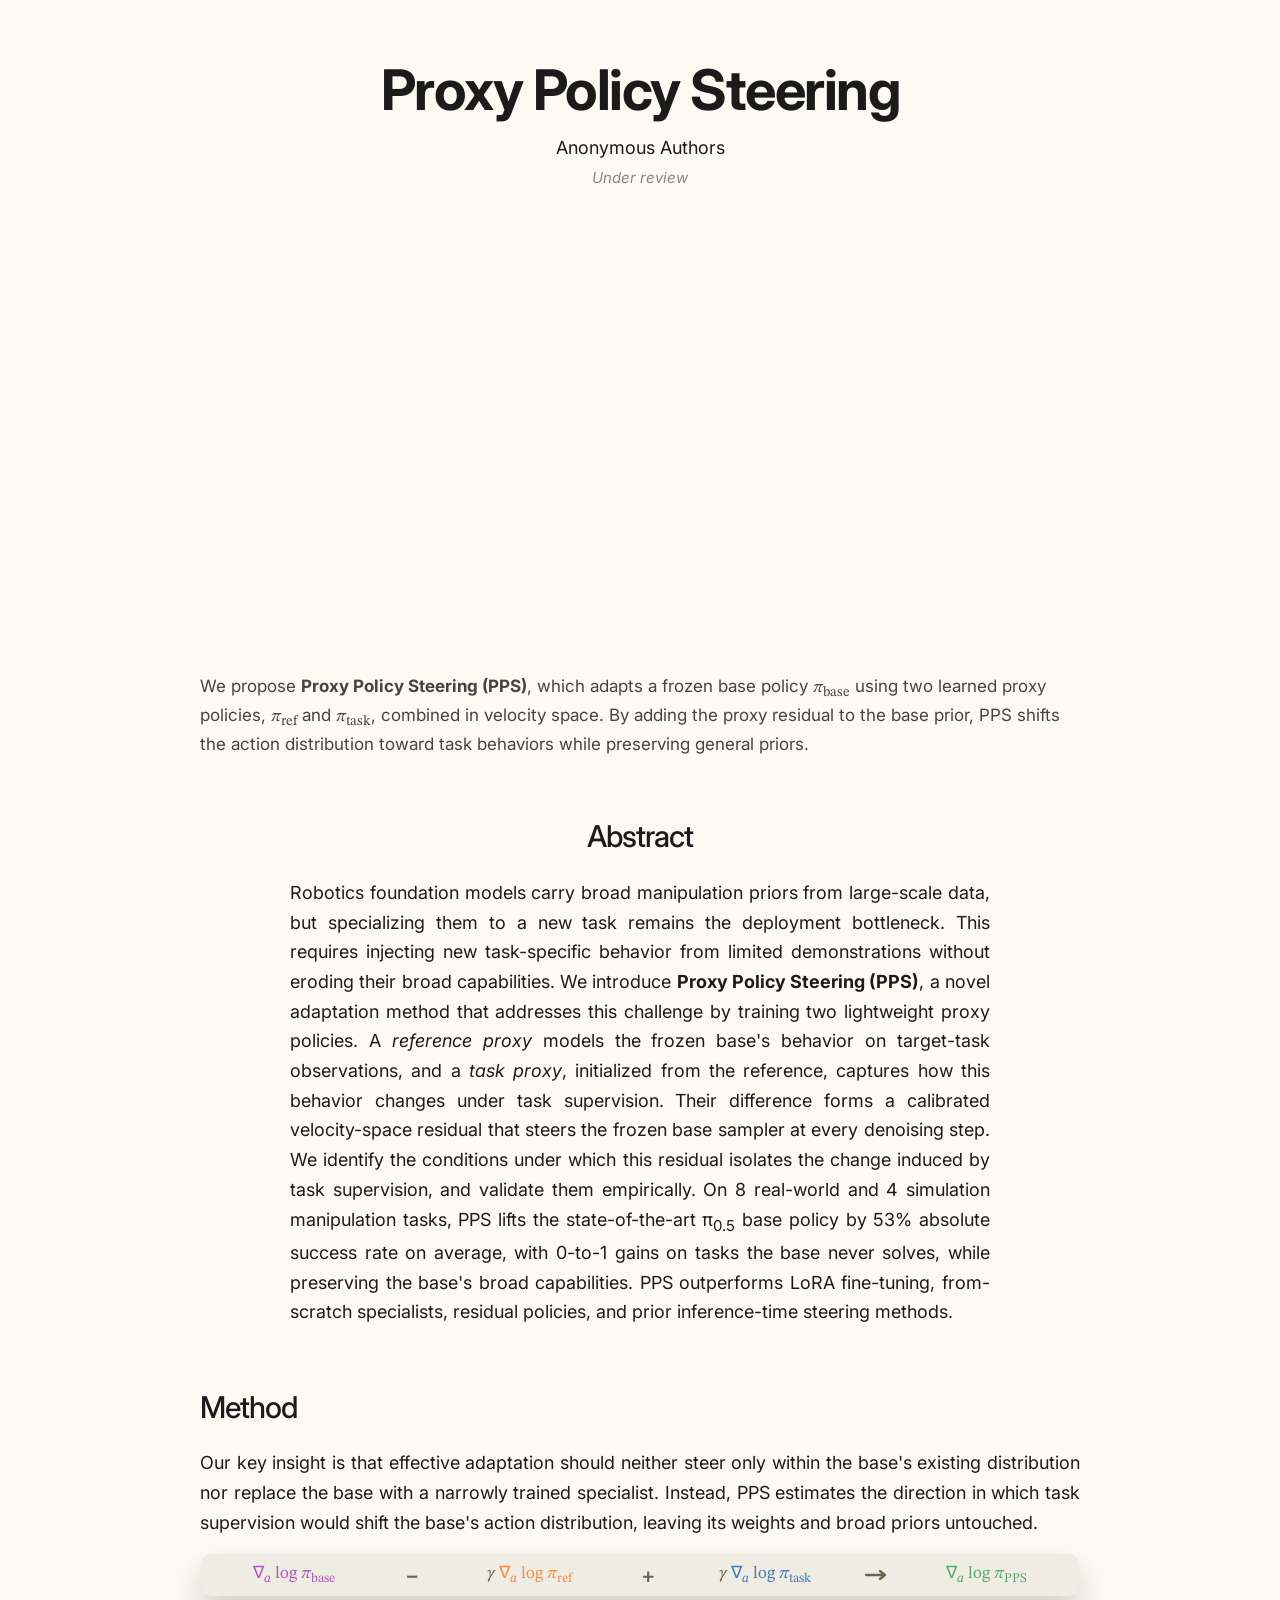
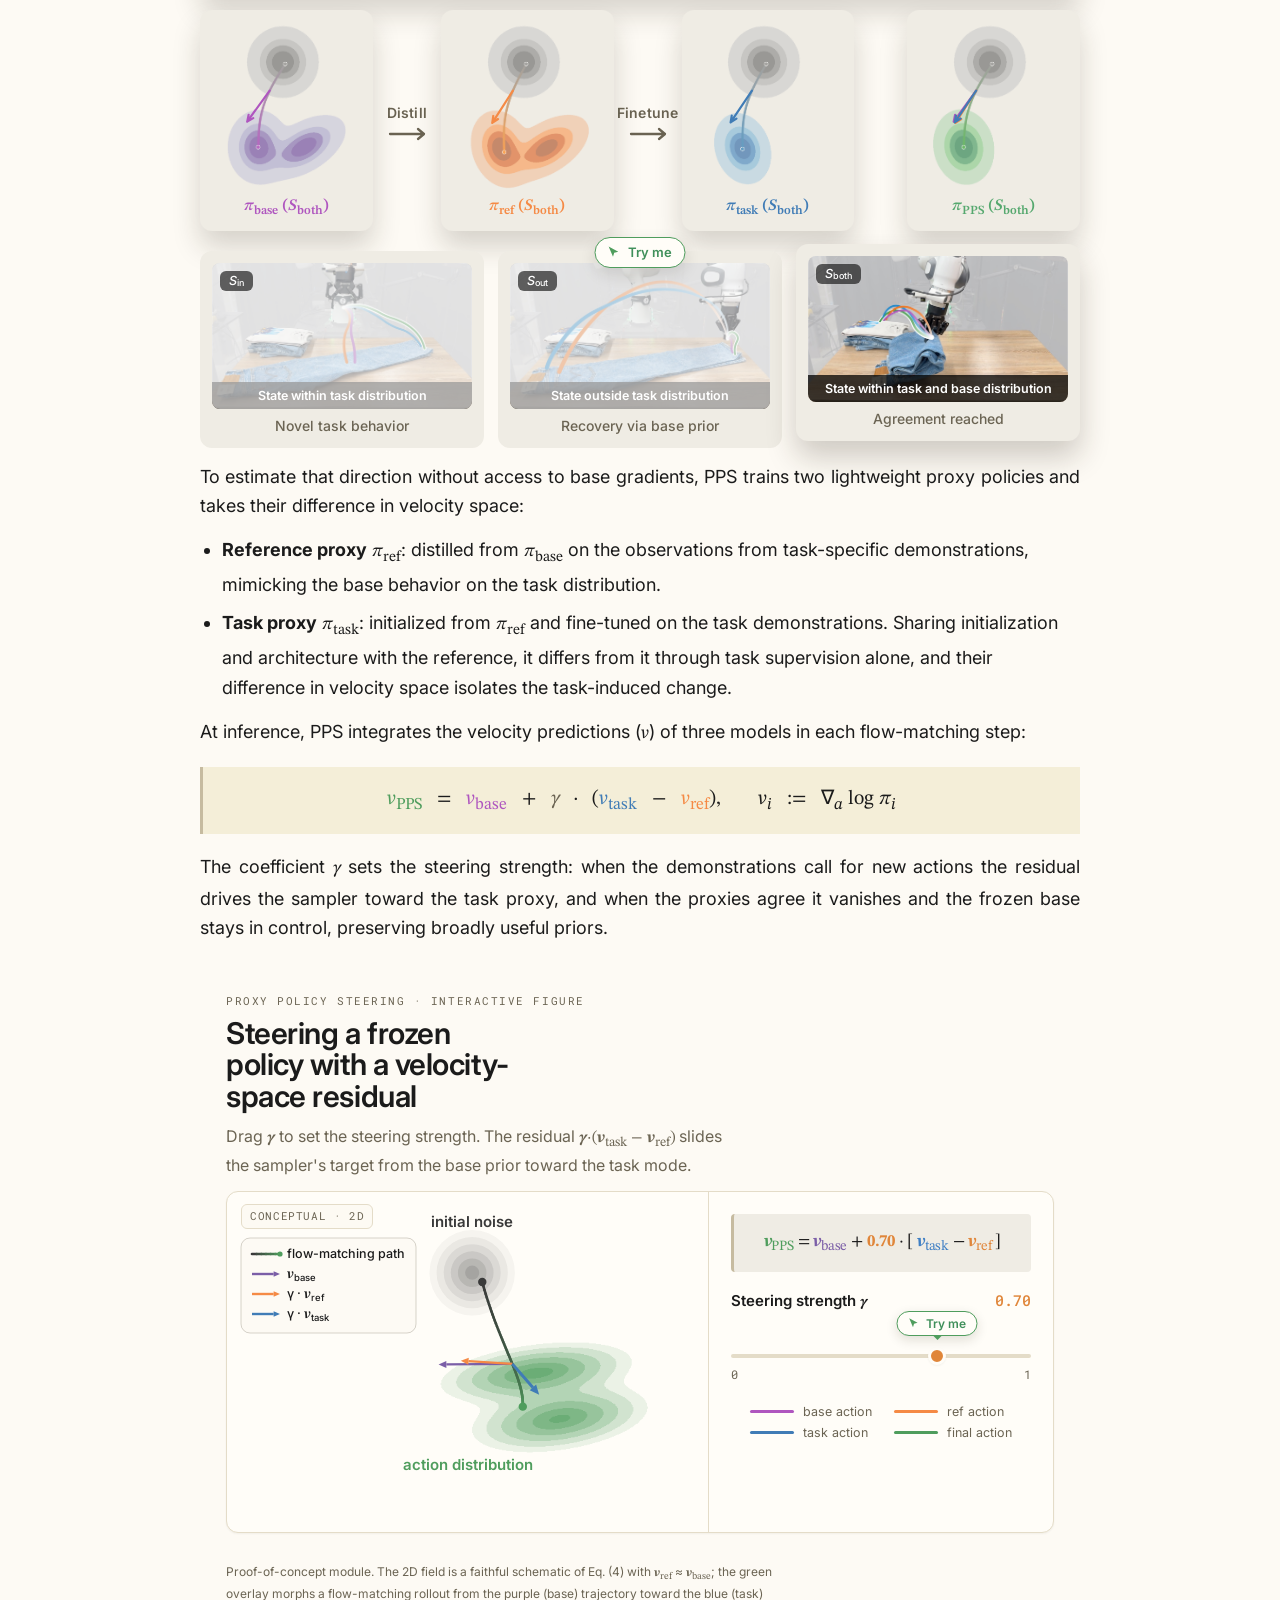
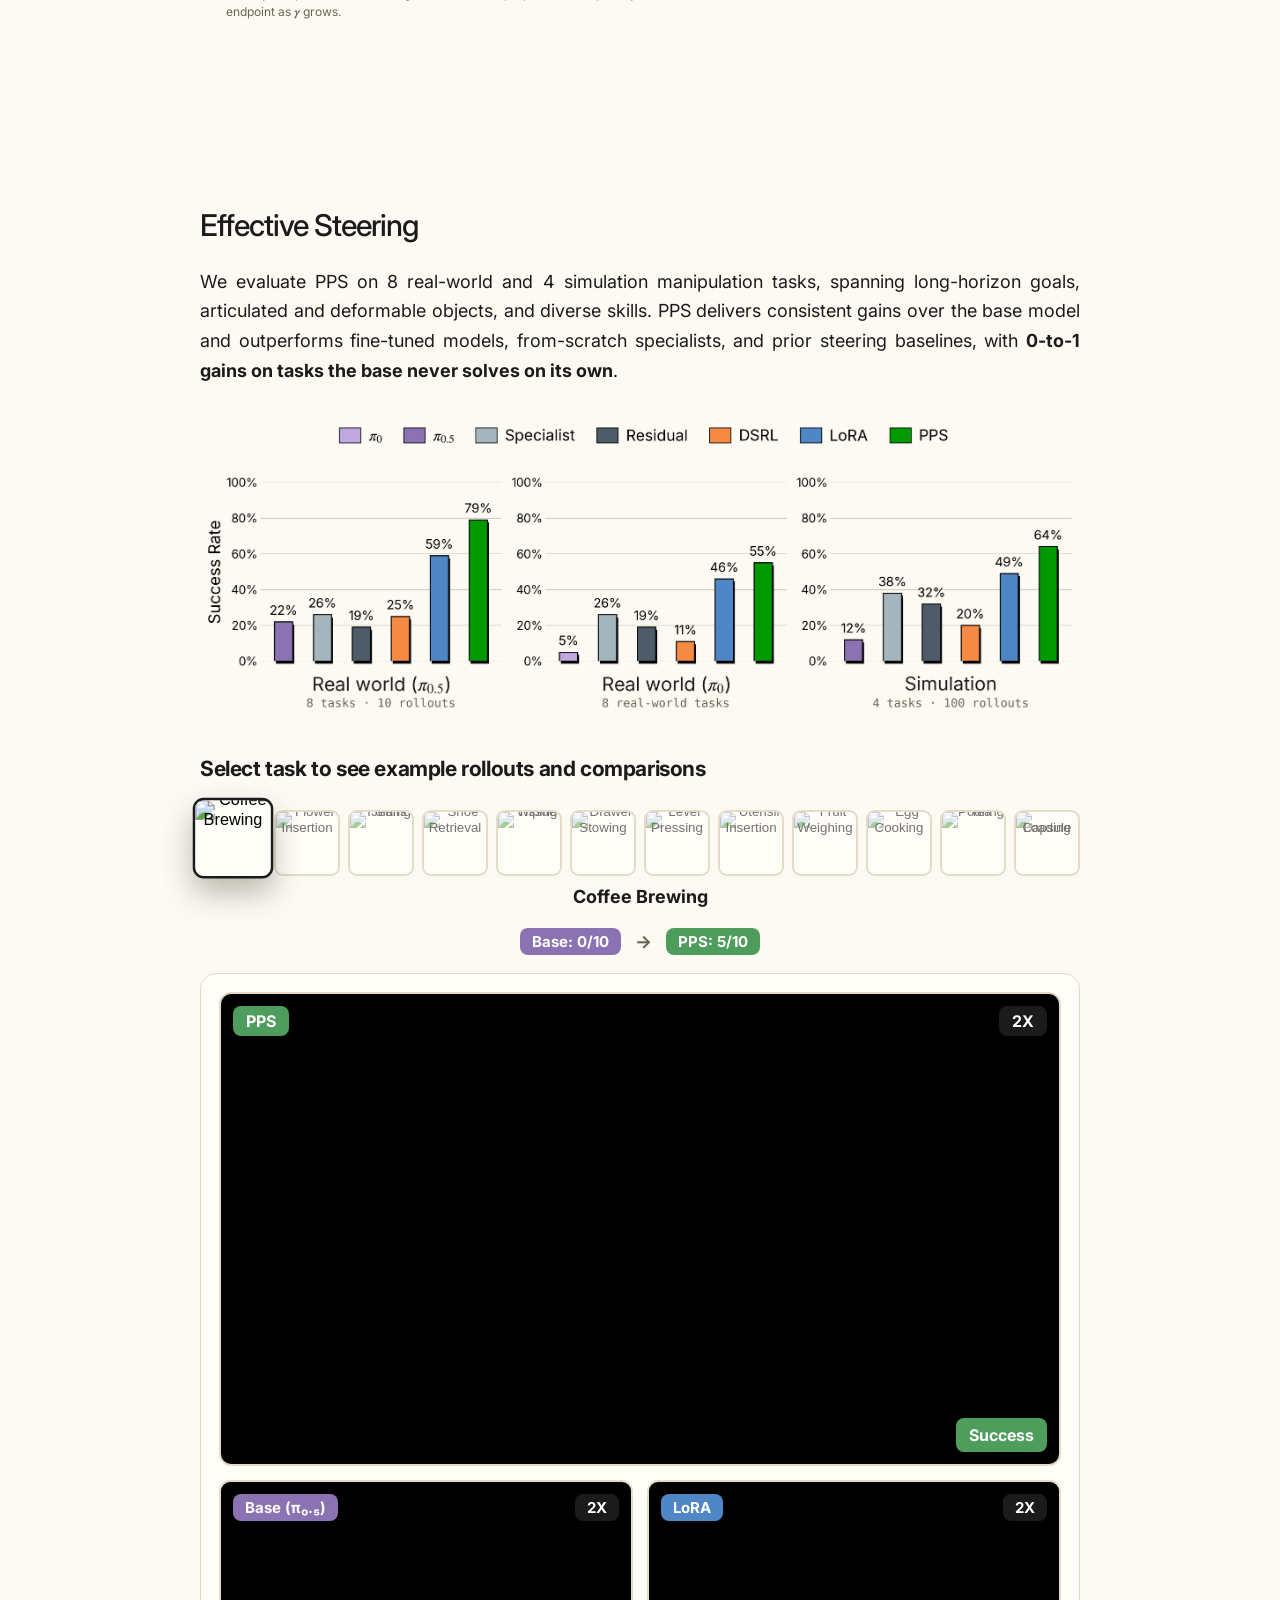
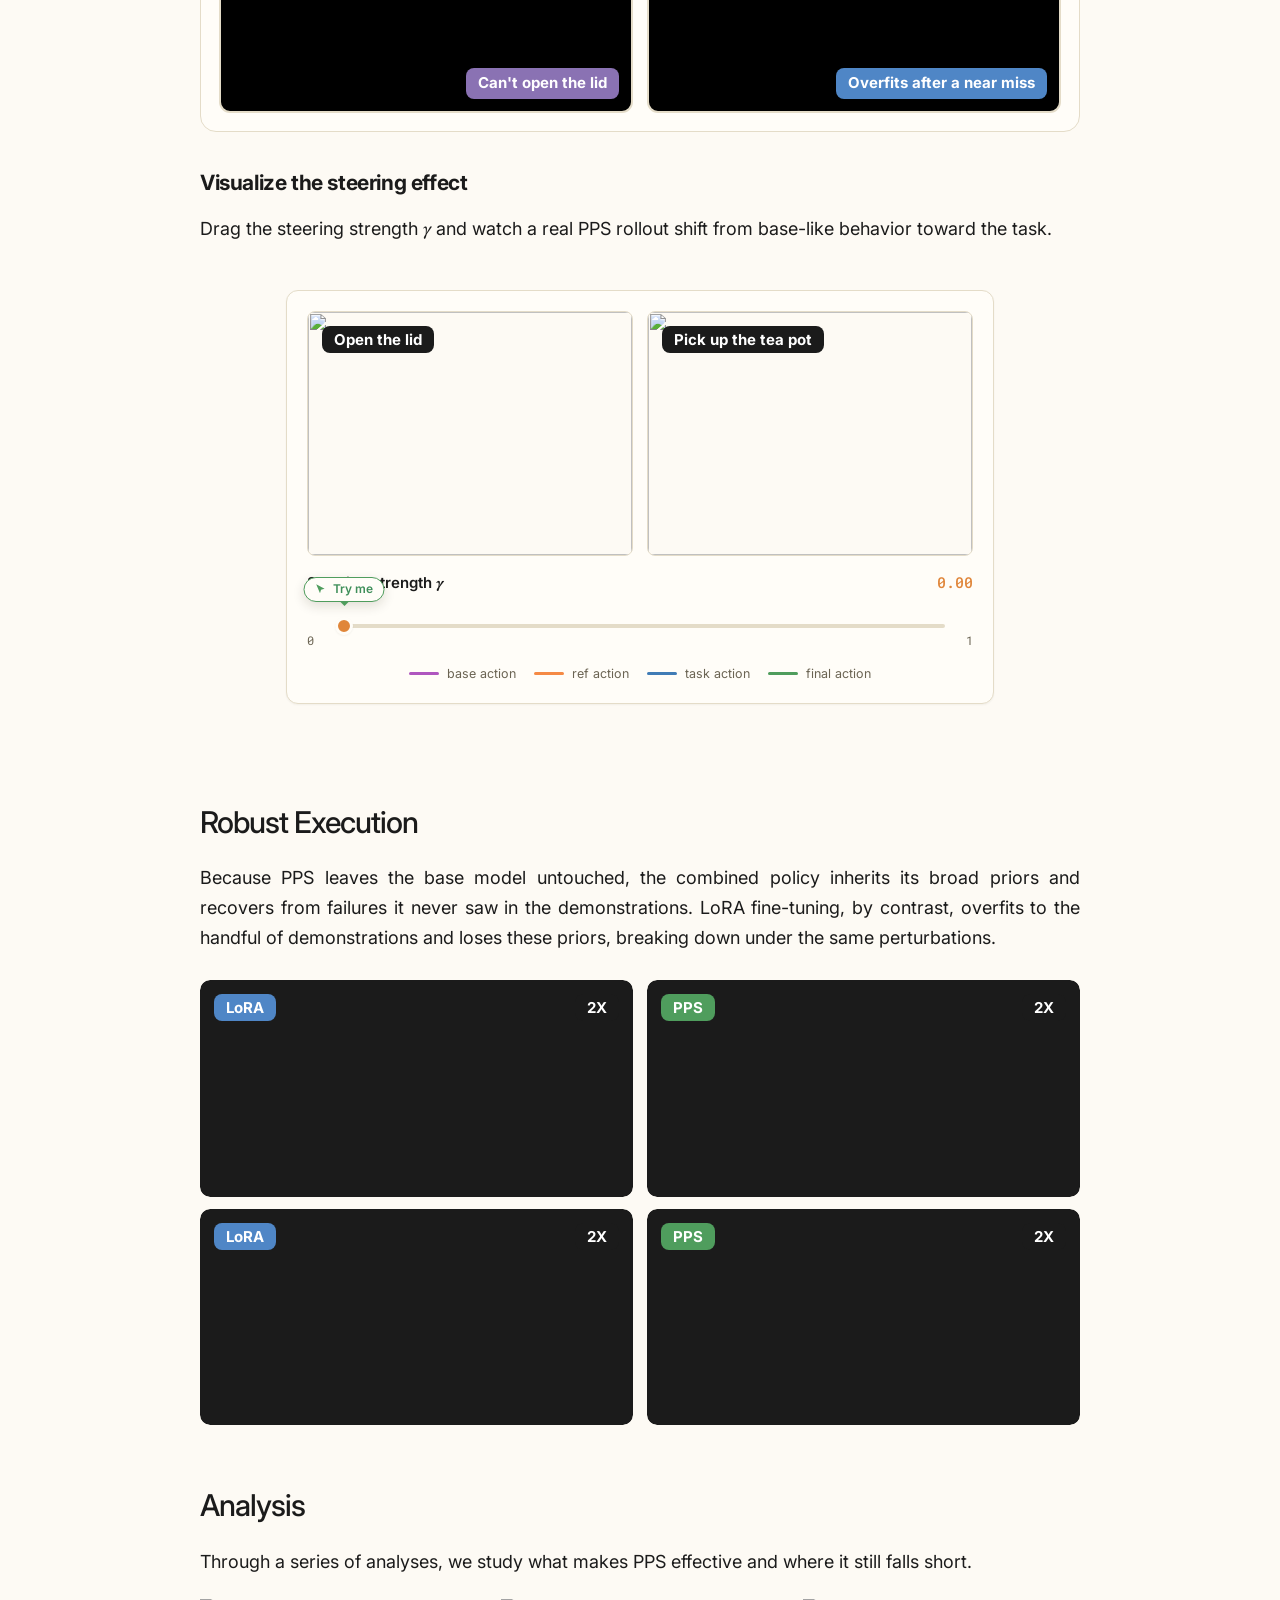
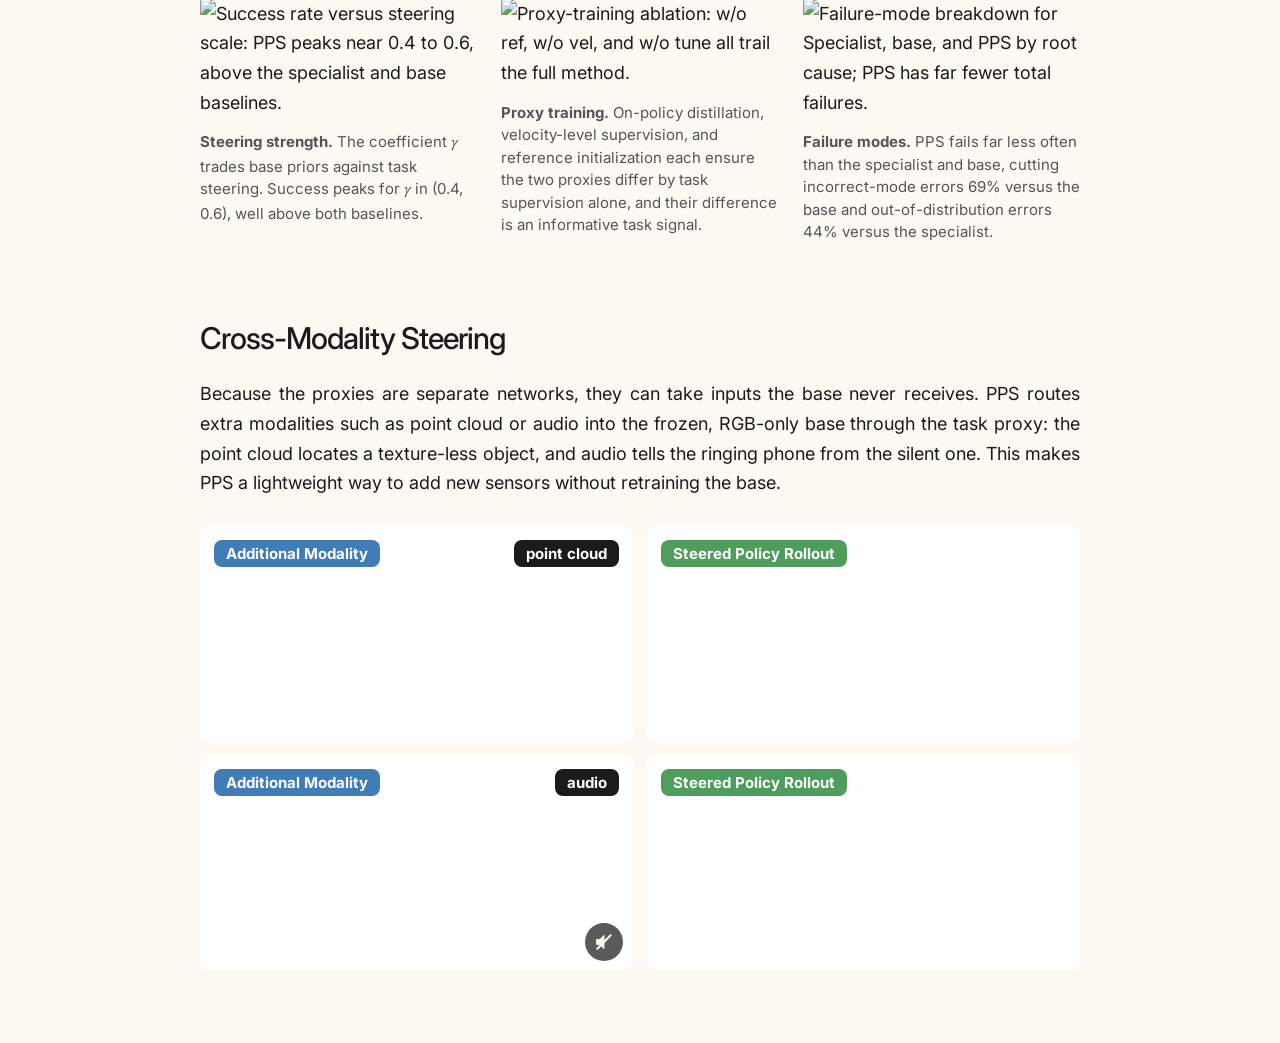
==== index.html @ 685434a2 "Effective Steering: make the 'Select task...' subtitle a plain .subheader (same font/style as 'Visua" ====
<!DOCTYPE html>
<html lang="en">
<head>
  <meta charset="UTF-8">
  <meta name="viewport" content="width=device-width, initial-scale=1.0">
  <title>Proxy Policy Steering</title>
  <meta name="description"
        content="Proxy Policy Steering: Inference-Time Adaptation of Robotic Foundation Models.">
  <meta name="keywords"
        content="Proxy Policy Steering, PPS, VLA, robotic foundation models, flow matching, policy steering">
  <link rel="icon" href="./static/images/favicon.svg" type="image/svg+xml">
  <link rel="stylesheet" href="./static/css/style.css">
  <style>
    /* Interactive module embeds (added). Each module is an isolated same-origin
       iframe under static/modules/, auto-sized to its content by the script at
       the end of the page. Isolation avoids any CSS collision with style.css. */
    .pps-embed-block { margin: 22px 0 4px; }
    .pps-embed-frame { width: 100%; border: 0; display: block; overflow: hidden; background: transparent; }
    .pps-new-flag { display: inline-block; font-family: 'Roboto Mono', ui-monospace, monospace;
      font-size: 0.62rem; letter-spacing: 0.12em; text-transform: uppercase; color: #4f9d5d;
      border: 1px solid rgba(79,157,93,0.4); border-radius: 999px; padding: 2px 8px;
      margin-left: 10px; vertical-align: middle; }
  </style>
</head>
<body>

  <main class="main">

    <header>
      <h1 class="hero-title">Proxy Policy Steering</h1>

      <div class="authors">
        Anonymous Authors
        <span class="review-note">Under review</span>
      </div>

      <!--
      Quick-links block is hidden until the public-facing URLs exist.
      Re-enable by removing the HTML comment wrappers below.

      <nav class="quick-links">
        <a href="#" target="_blank" rel="noopener">[paper]</a>
        <a href="#" target="_blank" rel="noopener">[code]</a>
      </nav>
      -->
    </header>

    <figure class="figure">
      <div class="hero-video">
        <video id="heroVideo" autoplay muted loop playsinline preload="auto">
          <source src="./static/images/introduction.mp4" type="video/mp4">
          Your browser does not support the HTML5 video tag.
        </video>

        <div class="hero-controls" aria-label="Video controls">
          <button type="button" class="hero-btn hero-play"
                  aria-label="Pause" title="Pause">
            <svg viewBox="0 0 24 24" aria-hidden="true" focusable="false">
              <path class="icon-play" d="M8 5v14l11-7z"></path>
              <g class="icon-pause">
                <rect x="6" y="5" width="4" height="14"></rect>
                <rect x="14" y="5" width="4" height="14"></rect>
              </g>
            </svg>
          </button>

          <div class="hero-progress" role="slider" tabindex="0"
               aria-label="Seek" aria-valuemin="0" aria-valuemax="100" aria-valuenow="0">
            <div class="hero-progress-fill"></div>
          </div>

          <span class="hero-time" aria-hidden="true">0:00 / 0:00</span>

          <button type="button" class="hero-btn hero-mute"
                  aria-label="Unmute" title="Unmute">
            <svg viewBox="0 0 24 24" aria-hidden="true" focusable="false">
              <path d="M3 9v6h4l5 5V4l-5 5H3z"></path>
              <g class="speaker-waves">
                <path d="M15.5 8a4.5 4.5 0 010 8" fill="none"
                      stroke-width="2" stroke-linecap="round"></path>
                <path d="M18 5a8 8 0 010 14" fill="none"
                      stroke-width="2" stroke-linecap="round"></path>
              </g>
              <line class="speaker-slash" x1="4" y1="20" x2="20" y2="4"
                    stroke-width="2.5" stroke-linecap="round"></line>
            </svg>
          </button>
        </div>
      </div>
      <figcaption class="teaser-caption">
        We propose <strong>Proxy Policy Steering (PPS)</strong>, which adapts a
        frozen base policy
        <span class="math"><span class="var">&pi;</span><sub>base</sub></span>
        using two learned proxy policies,
        <span class="math"><span class="var">&pi;</span><sub>ref</sub></span> and
        <span class="math"><span class="var">&pi;</span><sub>task</sub></span>,
        combined in velocity space. By adding the proxy residual to the base
        prior, PPS shifts the action distribution toward task behaviors while
        preserving general priors.
      </figcaption>
    </figure>

    <section class="section" id="abstract" style="max-width:700px; margin-left:auto; margin-right:auto;">
      <div class="tagline">Abstract</div>

      <p>
        Robotics foundation models carry broad manipulation priors from
        large-scale data, but specializing them to a new task remains the
        deployment bottleneck. This requires injecting new task-specific
        behavior from limited demonstrations without eroding their broad
        capabilities. We introduce
        <strong>Proxy Policy Steering (PPS)</strong>, a novel adaptation
        method that addresses this challenge by training two lightweight
        proxy policies. A <em>reference proxy</em> models the frozen
        base's behavior on target-task observations, and a
        <em>task proxy</em>, initialized from the reference, captures how
        this behavior changes under task supervision. Their difference
        forms a calibrated velocity-space residual that steers the frozen
        base sampler at every denoising step.
        We identify the conditions under which this residual isolates the
        change induced by task supervision, and validate them empirically.
        On 8 real-world and 4 simulation manipulation tasks, PPS lifts the
        state-of-the-art &pi;<sub>0.5</sub> base policy by 53% absolute
        success rate on average, with 0-to-1 gains on tasks the base
        never solves, while preserving the base's broad capabilities. PPS
        outperforms LoRA fine-tuning, from-scratch specialists, residual
        policies, and prior inference-time steering methods.
      </p>
    </section>

    <section class="section" id="method">
      <div class="tagline">Method</div>

      <p>
        Our key insight is that effective adaptation should neither steer only within the base's existing distribution nor replace the base with a narrowly trained specialist. Instead, PPS estimates the direction in which task supervision would shift the base's action distribution, leaving its weights and broad priors untouched.
      </p>

      <!-- OLD teaser figure — superseded by the interactive hover block below.
      <figure class="figure">
        <img src="./static/images/teaser_web.png" alt="PPS method overview">
      </figure>
      -->


      <!-- Interactive hover block: the four distribution panels (top) update
           to match whichever action panel (bottom) the cursor is over. -->
      <style>
        .tih { margin: 22px 0 4px; }
        .tih *, .tih *::before, .tih *::after { box-sizing: border-box; }
        .tih-row { display: grid; gap: 14px; margin-bottom: 14px; }

        /* Row 1: FOUR individual grey rounded containers, evenly spaced,
           with arrows in the gaps between (1↔2 "Distill") and (2↔3
           "Finetune"). 7-column grid (4 containers @ 1fr + 3 arrow slots
           @ 50px) — the slot between containers 3 and 4 holds an empty
           placeholder so all four containers stay evenly spaced. */
        .tih-row.dist {
          /* arrow slots shrunk to 40 px, placeholder between 3 and 4 down
             to 25 px — both reclaim horizontal space, so the four 1fr
             container columns and the distributions inside them grow. */
          grid-template-columns: 1fr 40px 1fr 40px 1fr 25px 1fr;
          gap: 14px;
          align-items: center;
          transform: translateY(-2px);
          transition: transform 0.25s ease;
        }
        /* Focus-state white veil — applied per-cell so the 14 px grid gaps
           stay unmasked (and the page background shows through them). Covers
           each of the four dist containers AND each labeled Distill/Finetune
           arrow cell. The SVG arrows on the dist plots (z-index 10) ride
           above these masks (z-index 5). Alpha 0.70 = same as the action
           row's mask. */
        .tih-dist::after {
          content: '';
          position: absolute;
          inset: 0;
          background: rgba(255, 255, 255, 0.45);  /* 55% transparent (was 30%) — +25 pts */
          border-radius: 12px;           /* match container rounding */
          opacity: 0;
          pointer-events: none;
          transition: opacity 0.22s ease;
          z-index: 5;
        }
        .tih.focused .tih-dist::after { opacity: 1; }
        /* Distill/Finetune cells: instead of a rectangular white veil, fade
           the actual label text + small arrow svg via opacity so only the
           ink reads as masked — the cell box stays empty/clear. */
        .tih-arrow .lbl,
        .tih-arrow svg { transition: opacity 0.22s ease; }
        .tih.focused .tih-arrow .lbl,
        .tih.focused .tih-arrow svg { opacity: 0.30; }
        .tih-dist {
          background: #efece4;
          border-radius: 12px;
          /* Padding bumped so the plot content (noise + path + distribution)
             occupies ~85% of the container width — more grey breathing room. */
          padding: 7.5%;
          line-height: 0;
          position: relative;
          box-shadow: 0 6px 14px rgba(40, 32, 16, 0.10);
          transition: box-shadow 0.25s ease;
        }
        /* Focus state: cursor anywhere on the distribution row makes EVERY
           arrow (single ones on base/ref/task, all three on PPS) float up
           noticeably — much thicker stroke + a deeper drop shadow. The
           previous semi-transparent veil is gone; the float alone carries
           the focus. */
        .tih-dist-arrow path { transition: stroke-width 0.22s ease, filter 0.22s ease; }
        .tih.focused .tih-dist-arrow path {
          stroke-width: 18;
          filter: drop-shadow(0 9px 14px rgba(20, 16, 8, 0.48));
        }
        .tih-dist img {
          display: block;
          width: 100%;
          height: auto;
          background: transparent;
          opacity: 0.67;            /* 33 % transparent so the SVG arrows pop */
        }
        /* Frame wraps the image + SVG arrow overlay so the velocity-prediction
           arrow lands on the image, not the caption underneath. */
        .tih-dist-frame {
          position: relative;
          line-height: 0;
          /* No `isolation: isolate` here: we want the SVG arrows inside this
             frame to compete in .tih-row.dist's stacking context so they can
             ride above the row-level focus mask. */
        }
        .tih-dist-arrow {
          position: absolute;
          inset: 0;
          width: 100%;
          height: 100%;
          pointer-events: none;
          overflow: visible;     /* let stroke caps + arrow head extend a hair beyond bounds */
          z-index: 10;           /* above the row-level white mask (z-index 5) */
        }
        .tih-dist-arrow path { fill: none; stroke-width: 10; stroke-linecap: round; stroke-linejoin: round; }
        .tih-dist-arrow.base path { stroke: #AF56BF; }
        .tih-dist-arrow.ref  path { stroke: #F58A45; }
        .tih-dist-arrow.task path { stroke: #407CB6; }
        /* PPS distribution carries THREE arrows (base/ref/task colours), all
           sharing the PPS start point, so the viewer can see the velocity
           field that produced the PPS-shaped action distribution. */
        .tih-dist-arrow.pps .pps-base { stroke: #AF56BF; }
        .tih-dist-arrow.pps .pps-ref  { stroke: #F58A45; }
        .tih-dist-arrow.pps .pps-task { stroke: #407CB6; }
        /* Caption below each distribution (π_base, π_ref, π_task, π_PPS)
           — same colour as the corresponding equation term up top. */
        .tih-dist-caption {
          margin-top: 6px;
          text-align: center;
          font-family: 'STIX Two Text','Latin Modern Math','Cambria Math',Georgia,'Times New Roman',serif;
          font-size: 16px;
          font-weight: 600;
          line-height: 1;
        }
        .tih-dist-caption i { font-style: italic; }
        .tih-dist-caption sub { font-style: normal; font-size: 0.78em; }
        .tih-dist-caption.base { color: #AF56BF; }
        .tih-dist-caption.ref  { color: #F58A45; }
        .tih-dist-caption.task { color: #407CB6; }
        .tih-dist-caption.pps  { color: #55A86E; }
        .tih-arrow {
          display: flex;
          flex-direction: column;
          align-items: center;
          justify-content: center;
          gap: 4px;
          color: #6b6453;
        }
        .tih-arrow .lbl {
          font-size: 14px;   /* +27% over the previous 11px */
          font-weight: 600;
          letter-spacing: 0.2px;
          white-space: nowrap;
        }
        /* SVG sized to match its inner path width so the arrow lands at the
           horizontal centre of its grid column. overflow: visible so the
           thick stroke caps + arrow head aren't clipped at the viewBox edge. */
        .tih-arrow svg { display: block; width: 34px; height: 12px; overflow: visible; }
        .tih-arrow-empty { visibility: hidden; }
        /* Distill arrow nudged right a few px so it lands at the optical
           midpoint between the unprefixed ∇log π_base and the γ-prefixed
           ∇log π_ref — the γ shifts that midpoint to the right. */
        .tih-row.dist > .tih-arrow:first-of-type { transform: translateX(4px); }

        /* Wide-but-short equation strip above the dist row. Uses the SAME
           7-column grid template so each math expression sits vertically
           above its corresponding distribution. Thick − and + operators
           between the first three cells, → before the last cell. */
        .tih-eq {
          display: grid;
          grid-template-columns: 1fr 40px 1fr 40px 1fr 25px 1fr;
          gap: 14px;
          align-items: center;
          margin-bottom: 14px;
          background: #efece4;
          border-radius: 12px;
          padding: 10px 10px;
          transform: translateY(-2px);
          box-shadow: 0 6px 14px rgba(40, 32, 16, 0.10);
          transition: transform 0.25s ease, box-shadow 0.25s ease;
        }
        .tih-eq-cell {
          text-align: center;
          font-family: 'STIX Two Text','Latin Modern Math','Cambria Math',Georgia,'Times New Roman',serif;
          font-size: 17px;
          line-height: 1.15;
        }
        .tih-eq-cell i { font-style: italic; }
        .tih-eq-cell sub { font-style: normal; font-size: 0.78em; }
        /* Per-distribution palette: base purple, ref orange, task blue, PPS green. */
        .tih-eq-cell.base { color: #AF56BF; }
        .tih-eq-cell.ref  { color: #F58A45; }
        .tih-eq-cell.task { color: #407CB6; }
        .tih-eq-cell.pps  { color: #55A86E; }
        /* γ keeps the same grey as the operators (Distill / Finetune arrow ink). */
        .tih-eq-cell .gam { color: #6b6453; }
        .tih-eq-op {
          text-align: center;
          font-weight: 500;  /* thinned ~40% from the previous 900 */
          font-size: 22px;
          color: #6b6453;    /* matches the Distill / Finetune arrow colour */
          line-height: 1;
        }
        .tih-eq-op svg { display: block; margin: 0 auto; width: 19px; height: 10px; color: #6b6453; overflow: visible; }

        /* Row 2: each action gets its OWN grey rounded container.
           Active container floats; while hovering, BOTH the active container
           and the dist container lift higher together, and the other two
           action containers get a 30% white wash over their image. */
        .tih-row.act {
          grid-template-columns: repeat(3, 1fr);
          gap: 14px;
          margin-bottom: 0;
        }
        .tih-act {
          background: #efece4;
          border-radius: 12px;
          padding: 12px;
          line-height: 0;
          position: relative;
          transition: transform 0.25s ease, box-shadow 0.25s ease;
        }
        /* Image frame holds the photo + its 75 % black bottom banner.
           overflow: hidden so the banner respects the rounded corners. */
        .tih-act-frame {
          position: relative;
          line-height: 0;
          border-radius: 8px;
          overflow: hidden;
          cursor: none;   /* hide the cursor while hovering the rollout image/video */
        }
        .tih-act-frame img {
          display: block;
          width: 100%;
          height: auto;
          border-radius: 0; /* frame handles rounding */
          cursor: none;
          filter: saturate(0.85) brightness(0.97);
          transition: filter 0.25s ease, opacity 0.18s ease;
        }
        .tih-act.active .tih-act-frame img { filter: none; }
        /* Per-action rollout video — same crop as the still (1100×594) so the
           swap is seamless. Sits over the image, opacity 0 by default,
           pointer-events: none so clicks fall through to the still/banner. */
        .tih-act-video {
          position: absolute;
          inset: 0;
          width: 100%;
          height: 100%;
          object-fit: cover;
          display: block;
          opacity: 0;
          pointer-events: none;
          transition: opacity 0.18s ease;
        }
        .tih-act-frame.video-on .tih-act-video { opacity: 1; }
        .tih-act-frame.video-on img { opacity: 0; }
        /* State label (S_in / S_out / S_both) top-left of each rollout image. */
        .tih-act-state {
          position: absolute;
          top: 8px; left: 8px; z-index: 4;
          font-family: 'Inter','Helvetica Neue',Arial,sans-serif;
          font-size: 12.5px; font-weight: 500; color: #fff;
          background: rgba(20,20,20,0.66); padding: 4px 9px; border-radius: 6px;
          line-height: 1; pointer-events: none;
        }
        .tih-act-state i { font-style: italic; }
        .tih-act-state sub { font-style: normal; font-size: 0.72em; font-weight: 500; vertical-align: -0.15em; }
        .tih-act-banner {
          position: absolute;
          left: 0; right: 0; bottom: 0;
          background: rgba(0, 0, 0, 0.75);
          color: #ffffff;
          font-family: 'Inter','Helvetica Neue',Arial,sans-serif;
          font-size: 12.5px;   /* keeps the (swapped-in) state text at its original size */
          font-weight: 600;
          text-align: center;
          padding: 6px 8px;
          line-height: 1.2;
        }
        /* Per-image descriptive caption sits just below the image frame
           inside the same grey container. */
        .tih-act-caption {
          margin-top: 8px;
          text-align: center;
          font-family: 'Inter','Helvetica Neue',Arial,sans-serif;
          font-size: 14px;   /* keeps the (swapped-in) outcome text at its original size */
          font-weight: 500;
          color: #6b6453;
          line-height: 1.35;
        }
        .tih-act.active {
          transform: translateY(-3px);
          box-shadow: 0 8px 18px rgba(40, 32, 16, 0.14);
        }
        .tih-act.active img { filter: none; }

        /* On hover, all 4 dist containers (riding the row's transform) lift
           together with the active action container, and the dist shadows
           deepen for the "rise" feel. */
        .tih.hovering .tih-row.dist {
          transform: translateY(-6px);
        }
        .tih.hovering .tih-dist {
          box-shadow: 0 16px 28px rgba(40, 32, 16, 0.18);
        }
        .tih.hovering .tih-eq {
          transform: translateY(-6px);
          box-shadow: 0 16px 28px rgba(40, 32, 16, 0.18);
        }
        .tih.hovering .tih-act.active {
          transform: translateY(-7px);
          box-shadow: 0 16px 30px rgba(40, 32, 16, 0.22);
        }
        /* Focus state (cursor on the dist row): the equation strip stays at
           its hovering position (no extra float), and the dist row drops
           back to its resting position and resting shadow. The arrow-pop +
           white veil on each cell carry the focus instead. */
        .tih.focused .tih-row.dist { transform: translateY(0); }
        .tih.focused .tih-dist { box-shadow: none; }

        /* 70%-opacity white mask over OTHER action images while in the
           floating state. The pseudo-element rides the image frame so it
           covers only the photo + banner — the descriptive caption below
           the frame stays unmasked and readable. */
        .tih-act-frame::after {
          content: '';
          position: absolute;
          inset: 0;
          background: rgba(255, 255, 255, 0.60);  /* 40% transparent (was 30%) */
          opacity: 0;
          pointer-events: none;
          transition: opacity 0.25s ease;
        }
        .tih.hovering .tih-act:not(.active) .tih-act-frame::after { opacity: 1; }

        @media (max-width: 700px) {
          .tih-row.dist { grid-template-columns: repeat(2, 1fr); }
          .tih-arrow { display: none; }
          .tih-eq { display: none; }
        }
      </style>
      <div class="tih" id="tih">
        <div class="tih-eq">
          <div class="tih-eq-cell base">&nabla;<sub><i>a</i></sub> log <i>&pi;</i><sub>base</sub></div>
          <div class="tih-eq-op">&minus;</div>
          <div class="tih-eq-cell ref"><span class="gam"><i>&gamma;</i></span> &nabla;<sub><i>a</i></sub> log <i>&pi;</i><sub>ref</sub></div>
          <div class="tih-eq-op">+</div>
          <div class="tih-eq-cell task"><span class="gam"><i>&gamma;</i></span> &nabla;<sub><i>a</i></sub> log <i>&pi;</i><sub>task</sub></div>
          <div class="tih-eq-op">
            <svg viewBox="0 0 19 10" xmlns="http://www.w3.org/2000/svg" aria-hidden="true"><path d="M0 5 L19 5 M14 1 L19 5 L14 9" stroke="currentColor" stroke-width="2.3" fill="none" stroke-linecap="round" stroke-linejoin="round"/></svg>
          </div>
          <div class="tih-eq-cell pps">&nabla;<sub><i>a</i></sub> log <i>&pi;</i><sub>PPS</sub></div>
        </div>
        <div class="tih-row dist">
          <div class="tih-dist k-base">
            <div class="tih-dist-frame">
              <img data-kind="base" src="./static/teaser_web/fm_base_1.png" alt="base distribution">
              <svg class="tih-dist-arrow base" viewBox="0 0 675 777" preserveAspectRatio="xMidYMid meet" aria-hidden="true"><path d=""/></svg>
            </div>
            <div class="tih-dist-caption base"><i>&pi;</i><sub>base</sub></div>
          </div>
          <div class="tih-arrow">
            <span class="lbl">Distill</span>
            <svg viewBox="0 0 34 12" xmlns="http://www.w3.org/2000/svg"><path d="M0 6 L34 6 M28 1 L34 6 L28 11" stroke="currentColor" stroke-width="2.3" fill="none" stroke-linecap="round" stroke-linejoin="round"/></svg>
          </div>
          <div class="tih-dist k-ref">
            <div class="tih-dist-frame">
              <img data-kind="ref" src="./static/teaser_web/fm_ref_1.png" alt="ref distribution">
              <svg class="tih-dist-arrow ref" viewBox="0 0 675 777" preserveAspectRatio="xMidYMid meet" aria-hidden="true"><path d=""/></svg>
            </div>
            <div class="tih-dist-caption ref"><i>&pi;</i><sub>ref</sub></div>
          </div>
          <div class="tih-arrow">
            <span class="lbl">Finetune</span>
            <svg viewBox="0 0 34 12" xmlns="http://www.w3.org/2000/svg"><path d="M0 6 L34 6 M28 1 L34 6 L28 11" stroke="currentColor" stroke-width="2.3" fill="none" stroke-linecap="round" stroke-linejoin="round"/></svg>
          </div>
          <div class="tih-dist k-task">
            <div class="tih-dist-frame">
              <img data-kind="task" src="./static/teaser_web/fm_task_1.png" alt="task distribution">
              <svg class="tih-dist-arrow task" viewBox="0 0 675 777" preserveAspectRatio="xMidYMid meet" aria-hidden="true"><path d=""/></svg>
            </div>
            <div class="tih-dist-caption task"><i>&pi;</i><sub>task</sub></div>
          </div>
          <div class="tih-arrow tih-arrow-empty" aria-hidden="true"></div>
          <div class="tih-dist k-pps">
            <div class="tih-dist-frame">
              <img data-kind="pps" src="./static/teaser_web/fm_pps_1.png" alt="pps distribution">
              <svg class="tih-dist-arrow pps" viewBox="0 0 675 777" preserveAspectRatio="xMidYMid meet" aria-hidden="true">
                <path class="pps-base" d=""/>
                <path class="pps-ref"  d=""/>
                <path class="pps-task" d=""/>
              </svg>
            </div>
            <div class="tih-dist-caption pps"><i>&pi;</i><sub>PPS</sub></div>
          </div>
        </div>
        <div class="tih-row act">
          <div class="tih-act active" data-i="1">
            <div class="tih-act-frame">
              <img src="./static/teaser_web/teaser_1_final_action.jpg" alt="rollout 1">
              <video class="tih-act-video" src="./static/teaser_web/1_web.mp4" muted loop playsinline preload="metadata"></video>
              <span class="tih-act-state"><i>S</i><sub>in</sub></span>
              <div class="tih-act-banner">State within task distribution</div>
            </div>
            <div class="tih-act-caption">Novel task behavior</div>
          </div>
          <div class="tih-act" data-i="2">
            <div class="tih-act-frame">
              <img src="./static/teaser_web/teaser_2_final_action.jpg" alt="rollout 2">
              <video class="tih-act-video" src="./static/teaser_web/2_web.mp4" muted loop playsinline preload="metadata"></video>
              <span class="tih-act-state"><i>S</i><sub>out</sub></span>
              <div class="tih-act-banner">State outside task distribution</div>
            </div>
            <div class="tih-act-caption">Recovery via base prior</div>
          </div>
          <div class="tih-act" data-i="3">
            <div class="tih-act-frame">
              <img src="./static/teaser_web/teaser_3_final_action.jpg" alt="rollout 3">
              <video class="tih-act-video" src="./static/teaser_web/3_web.mp4" muted loop playsinline preload="metadata"></video>
              <span class="tih-act-state"><i>S</i><sub>both</sub></span>
              <div class="tih-act-banner">State within task and base distribution</div>
            </div>
            <div class="tih-act-caption">Agreement reached</div>
          </div>
        </div>
      </div>
      <script>
      (function () {
        var root = document.getElementById('tih');
        if (!root) return;
        var acts = root.querySelectorAll('.tih-act');
        var dists = root.querySelectorAll('.tih-dist img');
        // Preload every variant so hover swaps don't flash on first hit.
        ['base','ref','task','pps'].forEach(function (kind) {
          [1,2,3].forEach(function (i) {
            var im = new Image();
            im.src = './static/teaser_web/fm_' + kind + '_' + i + '.png';
          });
        });
        // Distribution caption labels and the S-argument per active panel.
        var DIST_LABELS = { base: 'base', ref: 'ref', task: 'task', pps: 'PPS' };
        var STATE_ARG = { 1: 'in', 2: 'out', 3: 'both' };
        function updateDistCaptions(i) {
          var arg = STATE_ARG[i] || 'in';
          Object.keys(DIST_LABELS).forEach(function (kind) {
            var el = root.querySelector('.tih-dist-caption.' + kind);
            if (el) el.innerHTML = '<i>&pi;</i><sub>' + DIST_LABELS[kind] +
              '</sub> (<i>S</i><sub>' + arg + '</sub>)';
          });
        }
        function activate(i) {
          acts.forEach(function (a) { a.classList.toggle('active', +a.dataset.i === i); });
          dists.forEach(function (img) {
            img.src = './static/teaser_web/fm_' + img.dataset.kind + '_' + i + '.png';
          });
          updateArrows(i);
          updateDistCaptions(i);
        }
        // Hover an action: swap the distribution row to this variant AND
        // play its rollout video as a loop. Leaving the action snaps the
        // frame back to the still and rewinds the video to frame 0.
        function setActionVideo(act, on) {
          var frame = act.querySelector('.tih-act-frame');
          var vid = act.querySelector('.tih-act-video');
          if (!frame || !vid) return;
          if (on) {
            frame.classList.add('video-on');
            try { vid.currentTime = 0; } catch (e) {}
            vid.playbackRate = 4;
            var p = vid.play();
            if (p && typeof p.catch === 'function') p.catch(function () {});
          } else {
            frame.classList.remove('video-on');
            vid.pause();
            try { vid.currentTime = 0; } catch (e) {}
          }
        }
        acts.forEach(function (a) {
          a.addEventListener('mouseenter', function () {
            activate(+a.dataset.i);
            setActionVideo(a, true);
          });
          a.addEventListener('mouseleave', function () {
            setActionVideo(a, false);
          });
        });

        // ----- Velocity-prediction arrows on each distribution image -----
        //
        // Each fm_*_<variant>.png is rendered by plot_flow_matching_<v>.py
        // (in static/teaser_web/) — the script draws one middle-index path
        // from PATH_STARTS[1]=(-2.5, 0.15) to its mode's `ends[1]`, with a
        // sin-perturbed offset. We re-evaluate that same path here, find
        // the point on it where the image's vertical centre crosses
        // (image_y_norm = 0.5 ↔ matplotlib mx = 0.18), and draw an arrow
        // there in the tangent direction. The image is rendered after a
        // 90° CW rotation so a mat-space tangent (dmx, dmy) corresponds
        // to an image-space direction (dmy, dmx) under uniform scaling.
        var PATH_DATA = {
          base: [
            { end_x: 2.5,  end_y: -1.3,  offset: -0.5 },
            { end_x: 2.5,  end_y:  1.3,  offset:  0.5 },
            { end_x: 2.6,  end_y: -1.5,  offset: -0.5 }
          ],
          ref: [
            { end_x: 2.5,  end_y: -1.2,  offset: -0.5 },
            { end_x: 2.5,  end_y: -1.2,  offset: -0.5 },
            { end_x: 2.9,  end_y: -1.2,  offset: -0.5 }
          ],
          task: [
            { end_x: 3.0,  end_y:  2.3,  offset: -0.5 },
            { end_x: 3.0,  end_y: -2.3,  offset:  0.5 },
            { end_x: 2.7,  end_y: -1.3,  offset: -0.5 }
          ],
          pps: [
            { end_x: 2.6,  end_y:  1.8,  offset: -0.5 },
            { end_x: 2.55, end_y:  1.55, offset:  0.5 },
            { end_x: 2.6,  end_y: -1.6,  offset: -0.5 }
          ]
        };
        var IMG_W = 675, IMG_H = 777;     // matches fm_*.png aspect (and the SVG viewBox above)
        var ARROW_LEN = 176;              // shaft length in viewBox units (+60% from 110)
        var HEAD_SIZE = 32;               // arrowhead size in viewBox units
        var HEAD_ANGLE = 0.42;            // ~24°, opens the chevron
        // Returns { sx, sy, ax, ay } — the start point (pixel coords in the
        // 675×777 viewBox) and the unit direction (after the 10°-inside tilt).
        // Optional per-(kind, variantIdx) override (in degrees) of the
        // inside-rotation tilt applied to the tangent. In variant 2 the
        // ref/task arrows would otherwise spread ~27° apart; zeroing the
        // tilt brings them within ~7° so they read as nearly-parallel
        // velocities.
        var DEFAULT_ROT_DEG = 10;
        var ROT_OVERRIDE_DEG = {
          // variant 1: dial back the inward tilt so the arrows read with the
          //            specific angles requested (ref 5°, task 7°)
          // variant 2: zero the tilt so ref/task velocities look near-parallel
          ref:  [5, 0, null],
          task: [7, 0, null]
        };
        function computeArrowParams(kind, variantIdx) {
          var d = PATH_DATA[kind][variantIdx - 1];
          // Start point picked so image_y_norm = 0.4 (10 % above the image
          // centre, "up" in screen).
          var t = 1.644 / (d.end_x + 2.5);
          var my = (1 - t) * 0.15 + t * d.end_y + d.offset * Math.sin(Math.PI * t);
          var dmx = d.end_x + 2.5;                              // ∂x/∂t
          var dmy = (d.end_y - 0.15) + d.offset * Math.PI * Math.cos(Math.PI * t); // ∂y/∂t
          var pdx = dmy, pdy = dmx;
          var mag = Math.sqrt(pdx * pdx + pdy * pdy) || 1;
          var ux = pdx / mag, uy = pdy / mag;
          var s = d.offset >= 0 ? -1 : 1;
          var nx = s *  uy, ny = s * -ux;
          var rotArr = ROT_OVERRIDE_DEG[kind];
          var rotOv = rotArr ? rotArr[variantIdx - 1] : null;
          var rotDeg = (rotOv === null || rotOv === undefined) ? DEFAULT_ROT_DEG : rotOv;
          var ROT = rotDeg * Math.PI / 180;
          var cR = Math.cos(ROT), sR = Math.sin(ROT);
          var ax = cR * ux - sR * nx;
          var ay = cR * uy - sR * ny;
          var sx = ((my + 4.28) / 9.0) * IMG_W;
          var sy = 0.4 * IMG_H;
          return { sx: sx, sy: sy, ax: ax, ay: ay };
        }
        function arrowPathFrom(sx, sy, ax, ay) {
          var tx = sx + ARROW_LEN * ax;
          var ty = sy + ARROW_LEN * ay;
          var c = Math.cos(HEAD_ANGLE), si = Math.sin(HEAD_ANGLE);
          var v1x = tx - HEAD_SIZE * (ax * c - ay * si);
          var v1y = ty - HEAD_SIZE * (ax * si + ay * c);
          var v2x = tx - HEAD_SIZE * (ax * c + ay * si);
          var v2y = ty - HEAD_SIZE * (-ax * si + ay * c);
          return 'M' + sx.toFixed(1) + ' ' + sy.toFixed(1) +
                 ' L' + tx.toFixed(1) + ' ' + ty.toFixed(1) +
                 ' M' + v1x.toFixed(1) + ' ' + v1y.toFixed(1) +
                 ' L' + tx.toFixed(1) + ' ' + ty.toFixed(1) +
                 ' L' + v2x.toFixed(1) + ' ' + v2y.toFixed(1);
        }
        function computeArrow(kind, variantIdx) {
          var p = computeArrowParams(kind, variantIdx);
          return arrowPathFrom(p.sx, p.sy, p.ax, p.ay);
        }
        function updateArrows(i) {
          // base / ref / task: their own arrows (single path each)
          ['base', 'ref', 'task'].forEach(function (kind) {
            var p = root.querySelector('.tih-dist-arrow.' + kind + ' path');
            if (p) p.setAttribute('d', computeArrow(kind, i));
          });
          // PPS distribution: three arrows that share the PPS start point but
          // borrow each of the base / ref / task directions — visualises the
          // velocity-field decomposition that produces the PPS distribution.
          var ppsParams = computeArrowParams('pps', i);
          ['base', 'ref', 'task'].forEach(function (kind) {
            var src = computeArrowParams(kind, i);
            var path = root.querySelector('.tih-dist-arrow.pps .pps-' + kind);
            if (path) path.setAttribute('d',
              arrowPathFrom(ppsParams.sx, ppsParams.sy, src.ax, src.ay));
          });
        }

        // The .hovering "floating" state is permanent — applied on init
        // and never removed. Hovering another image just swaps which
        // panel is active; there is no non-floating state.
        root.classList.add('hovering');

        // Focus state: cursor on the distribution row (row 2) floats EVERY
        // arrow up; leaving the row recovers the resting style. The top
        // equation row and the action row do NOT trigger the focus.
        var distRow = root.querySelector('.tih-row.dist');
        if (distRow) {
          distRow.addEventListener('mouseenter', function () { root.classList.add('focused'); });
          distRow.addEventListener('mouseleave', function () { root.classList.remove('focused'); });
        }

        // Auto-rotate which panel floats every 2 s while the cursor is NOT
        // over the figure. Hovering pauses it (hover drives the active panel);
        // leaving the figure resumes from wherever it was.
        var ROTATE_MS = 3000;
        var rotateTimer = null;
        var reduceMotion = window.matchMedia('(prefers-reduced-motion: reduce)').matches;
        function currentActive() { var a = root.querySelector('.tih-act.active'); return a ? +a.dataset.i : 1; }
        function startRotate() {
          if (rotateTimer || reduceMotion) return;
          rotateTimer = setInterval(function () { activate(currentActive() % 3 + 1); }, ROTATE_MS);
        }
        function stopRotate() { if (rotateTimer) { clearInterval(rotateTimer); rotateTimer = null; } }
        root.addEventListener('mouseenter', stopRotate);
        root.addEventListener('mouseleave', startRotate);

        // Default state shown on load: variant 1 + action 1 active, then rotate.
        activate(1);
        startRotate();
      })();
      </script>

      <!-- Hover hint: a branded "Try me" pill above the action row plus a
           sequential pulse on the two unexplored panels (Recovery, Agreement).
           Clears on the first hover (desktop) or tap (touch). -->
      <style>
        .tih-row.act { position: relative; }
        .tih-hint-pill {
          position: absolute; z-index: 30; left: 50%; top: -14px;
          display: inline-flex; align-items: center; gap: 7px;
          padding: 7px 13px 7px 10px; border-radius: 999px; white-space: nowrap;
          pointer-events: none; font: 600 13px/1 'Inter','Helvetica Neue',Arial,sans-serif;
          background: #fffdf8; color: #3f8f5a; border: 1.5px solid #4f9d5d;
          box-shadow: 0 6px 16px rgba(40,32,16,.12);
          --bob: translateX(-50%); transform: var(--bob);
          opacity: 0; animation: tih-bob 1.8s ease-in-out infinite;
        }
        .tih-hint-pill .hint-cursor { width: 15px; height: 15px; flex: 0 0 auto; color: #4f9d5d; }
        /* The "Try me" pill stays visible (kept on purpose); panels are drawn
           attention to by the 2 s auto-rotation instead of a glow pulse. */
        .tih-hint-pill { opacity: 1; transition: opacity .3s ease; }
        /* Pill fades out the first time the cursor lands on a rollout image. */
        .tih.tih-hinted .tih-hint-pill { opacity: 0; }
        @keyframes tih-bob { 0%,100% { transform: var(--bob) translateY(0); } 50% { transform: var(--bob) translateY(-5px); } }
        @media (prefers-reduced-motion: reduce) {
          .tih-hint-pill { animation: none !important; }
        }
      </style>
      <script>
      (function () {
        var tih = document.getElementById('tih');
        if (!tih) return;
        var actRow = tih.querySelector('.tih-row.act');
        var acts = Array.prototype.slice.call(tih.querySelectorAll('.tih-act'));
        if (!actRow || !acts.length) return;
        var touch = window.matchMedia('(hover: none), (pointer: coarse)').matches;

        var pill = document.createElement('div');
        pill.className = 'tih-hint-pill';
        pill.innerHTML = '<svg class="hint-cursor" viewBox="0 0 24 24" fill="currentColor" aria-hidden="true"><path d="M5 2.5l15.5 8.2-6.6 1.6-1.9 6.6z"/></svg><span class="hint-text">' + (touch ? 'Tap me' : 'Try me') + '</span>';
        actRow.appendChild(pill);

        // Dismiss the "Try me" pill the first time the cursor lands on a
        // rollout image (any action frame).
        tih.querySelectorAll('.tih-act-frame').forEach(function (fr) {
          fr.addEventListener('mouseenter', function () { tih.classList.add('tih-hinted'); });
        });

        // touch: tap switches panels (reuse the core mouseenter/leave logic)
        var lastTap = null;
        acts.forEach(function (a) {
          a.addEventListener('click', function () {
            if (!touch) return;
            if (lastTap && lastTap !== a) lastTap.dispatchEvent(new MouseEvent('mouseleave', { bubbles: true }));
            a.dispatchEvent(new MouseEvent('mouseenter', { bubbles: true }));
            lastTap = a;
            tih.classList.add('tih-hinted');
          });
        });
      })();
      </script>

      <p>
        To estimate that direction without access to base gradients, PPS
        trains two lightweight proxy policies and takes their difference in
        velocity space:
      </p>
      <ul>
        <li>
          <strong>Reference proxy</strong>
          <span class="math"><span class="var">&pi;</span><sub>ref</sub></span>:
          distilled from
          <span class="math"><span class="var">&pi;</span><sub>base</sub></span>
          on the observations from task-specific demonstrations, mimicking the
          base behavior on the task distribution.
        </li>
        <li>
          <strong>Task proxy</strong>
          <span class="math"><span class="var">&pi;</span><sub>task</sub></span>:
          initialized from
          <span class="math"><span class="var">&pi;</span><sub>ref</sub></span>
          and fine-tuned on the task demonstrations. Sharing initialization and
          architecture with the reference, it differs from it through task
          supervision alone, and their difference in velocity space isolates the task-induced change.
        </li>
      </ul>

      <p>At inference, PPS integrates the velocity predictions (<span class="math"><span class="var">v</span></span>) of three models in each flow-matching step:</p>

      <div class="equation">
        <span style="color:#4f9d5d"><span class="var">v</span><sub>PPS</sub></span>
        <span style="margin:0 10px;">=</span>
        <span style="color:#AF56BF"><span class="var">v</span><sub>base</sub></span>
        <span style="margin:0 10px;">+</span>
        <span style="color:#6b6453"><span class="var">&gamma;</span></span>
        <span style="margin:0 8px;">&middot;</span>
        (<span style="color:#407CB6"><span class="var">v</span><sub>task</sub></span>
        <span style="margin:0 10px;">&minus;</span>
        <span style="color:#F58A45"><span class="var">v</span><sub>ref</sub></span>),
        <span style="margin-left:32px;">
          <span class="var">v</span><sub><em>i</em></sub>
          <span style="margin:0 10px;">:=</span>
          &nabla;<sub><em>a</em></sub> log <span class="var">&pi;</span><sub><em>i</em></sub>
        </span>
      </div>

      <p>
        The coefficient <span class="math"><span class="var">&gamma;</span></span>
        sets the steering strength: when the demonstrations call for new
        actions the residual drives the sampler toward the task proxy, and when
        the proxies agree it vanishes and the frozen base stays in control,
        preserving broadly useful priors.
      </p>

      <!-- OLD "Try the steering yourself" widget — superseded by the
           (new) single-path variant below.
      <div class="subheader">Try the steering yourself <span class="pps-new-flag">interactive</span></div>
      <p>
        Drag the steering strength and watch the residual carry a sampled action
        from the base prior over to the task it was shown. The success curve is
        traced from our sensitivity study, so you can feel why &gamma; near 0.4
        works best.
      </p>
      <div class="pps-embed-block">
        <iframe class="pps-embed-frame" data-embed src="./static/modules/method.html"
                title="Interactive method diagram" scrolling="no" loading="lazy"></iframe>
      </div>
      -->

      <!-- Single-path interactive steering diagram. Subheader + description
           removed; the iframe carries the explanation itself. -->
      <div class="pps-embed-block">
        <iframe class="pps-embed-frame" data-embed src="./static/modules/method_new.html?v=25"
                title="Interactive method diagram (single-path variant)" scrolling="no" loading="lazy"></iframe>
      </div>
    </section>

    <section class="section" id="results">
      <div class="tagline">Effective Steering</div>

      <p>
        We evaluate PPS on 8 real-world and 4 simulation manipulation tasks,
        spanning long-horizon goals, articulated and deformable objects, and
        diverse skills. PPS delivers consistent gains over the base model and
        outperforms fine-tuned models, from-scratch specialists, and prior
        steering baselines, with <strong>0-to-1 gains on tasks the base never
        solves on its own</strong>.
      </p>

      <!-- Static three-panel bar chart (rendered by plots/results_panels_web.py,
           matching the visual style of plots/results_merged_web.py — cream
           background, black drop-shadow + 1.5px edge on each bar, percent
           y-ticks, horizontal grid). Replaces the interactive HTML/CSS bar
           chart that used to live inside the results.html iframe.
      <div class="pps-embed-block">
        <iframe class="pps-embed-frame" data-embed src="./static/modules/results.html?v=5"
                title="Results, beat the baselines" scrolling="no" loading="lazy"></iframe>
      </div>
      -->
      <figure class="figure">
        <img src="./static/images/results_panels_web.png"
             alt="Three bar charts — Real-world, Simulation, and π0 transfer — comparing average success rates of π0.5 base, Specialist, Residual, DSRL, LoRA, and PPS. PPS leads every panel.">
      </figure>

      <!-- Real-World Tasks + Simulated Tasks per-task video grids and the two
           merged per-task bar-chart figures commented out — the three-panel
           summary chart above and the Baseline Comparison carousel below cover
           these now.
            <div class="subheader">Real-World Tasks</div>
      <p class="stat-line">
        <strong>+53% absolute success</strong> over the
        &pi;<sub>0.5</sub> base, averaged across 8 real-world tasks.
      </p>

      <div class="results-grid">
        <figure class="result-item">
          <video class="result-video" src="./static/videos/coffee.mp4"
                 autoplay muted loop playsinline preload="metadata"></video>
          <figcaption class="result-caption">Coffee Brewing</figcaption>
        </figure>
        <figure class="result-item">
          <video class="result-video" src="./static/videos/drawer.mp4"
                 autoplay muted loop playsinline preload="metadata"></video>
          <figcaption class="result-caption">Drawer Stowing</figcaption>
        </figure>
        <figure class="result-item">
          <video class="result-video" src="./static/videos/flower.mp4"
                 autoplay muted loop playsinline preload="metadata"></video>
          <figcaption class="result-caption">Flower Arrangement</figcaption>
        </figure>
        <figure class="result-item">
          <video class="result-video" src="./static/videos/jeans.mp4"
                 autoplay muted loop playsinline preload="metadata"></video>
          <figcaption class="result-caption">Jeans Folding</figcaption>
        </figure>
        <figure class="result-item">
          <video class="result-video" src="./static/videos/lever.mp4"
                 autoplay muted loop playsinline preload="metadata"></video>
          <figcaption class="result-caption">Lever Pressing</figcaption>
        </figure>
        <figure class="result-item">
          <video class="result-video" src="./static/videos/shoe.mp4"
                 autoplay muted loop playsinline preload="metadata"></video>
          <figcaption class="result-caption">Shoe Retrieval</figcaption>
        </figure>
        <figure class="result-item">
          <video class="result-video" src="./static/videos/tissue.mp4"
                 autoplay muted loop playsinline preload="metadata"></video>
          <figcaption class="result-caption">Tissue Wiping</figcaption>
        </figure>
        <figure class="result-item">
          <video class="result-video" src="./static/videos/utensile.mp4"
                 autoplay muted loop playsinline preload="metadata"></video>
          <figcaption class="result-caption">Utensil Insertion</figcaption>
        </figure>
      </div>

      <figure class="figure">
        <img src="./static/images/results_merged_web.png"
             alt="Per-task real-world success rate across models, with the average column at the right">
      </figure>

      <div class="subheader">Simulated Tasks</div>
      <p class="stat-line">
        <strong>+51% absolute success</strong> over the
        &pi;<sub>0.5</sub> base, averaged across 4 simulation tasks,
        outperforming LoRA, specialist, residual, and DSRL on every task.
      </p>

      <div class="results-grid">
        <figure class="result-item">
          <video class="result-video" src="./static/videos/sim_fruit.mp4"
                 autoplay muted loop playsinline preload="metadata"></video>
          <figcaption class="result-caption">Fruit Weighing</figcaption>
        </figure>
        <figure class="result-item">
          <video class="result-video" src="./static/videos/sim_egg.mp4"
                 autoplay muted loop playsinline preload="metadata"></video>
          <figcaption class="result-caption">Egg Cooking</figcaption>
        </figure>
        <figure class="result-item">
          <video class="result-video" src="./static/videos/sim_tea.mp4"
                 autoplay muted loop playsinline preload="metadata"></video>
          <figcaption class="result-caption">Tea Pouring</figcaption>
        </figure>
        <figure class="result-item">
          <video class="result-video" src="./static/videos/sim_capsule.mp4"
                 autoplay muted loop playsinline preload="metadata"></video>
          <figcaption class="result-caption">Capsule Loading</figcaption>
        </figure>
      </div>

      <figure class="figure">
        <img src="./static/images/sim_results_merged_web.png"
             alt="Simulation per-task success rate across models, with the average column at the right">
      </figure>
      -->

      <!-- ADDED: baseline comparison gallery (subheader removed per request) -->
      <!-- Comparison videos use the EXACT same display method as the Real-World
           Tasks grid above: plain declarative <video src> tags, no JS source
           swapping, no posters, no clipping wrapper. Tabs just show/hide whole
           task panels; the videos themselves render identically to the ones that
           already work on this page. -->
      <style>
        .ppsc { --ppsc-line:#e4dcc8; --ppsc-soft:#efece4; --ppsc-sub:#6b6453; --ppsc-ink:#1b1b1b;
          --ppsc-panel:#fffdf8; --ppsc-pps:#4f9d5d; --ppsc-base:#8a72b3; --ppsc-lora:#4f86c6;
          --ppsc-spec:#A4B5BD; --ppsc-dsrl:#F58A45; margin:14px 0 4px; }
        .ppsc *, .ppsc *::before, .ppsc *::after { box-sizing:border-box; }
        /* Per-task success-rate chips (Base -> PPS) above the task name. */
        .ppsc-stats { display:flex; align-items:center; justify-content:center;
          gap:14px; margin:16px 0 18px; }
        .ppsc-stat { font:700 15px/1 'Inter','Helvetica Neue',Arial,sans-serif;
          color:#fff; padding:6px 12px; border-radius:8px; white-space:nowrap; }
        .ppsc-stat.base { background:var(--ppsc-base); }
        .ppsc-stat.pps  { background:var(--ppsc-pps); }
        .ppsc-stat-arrow { font:700 18px/1 'Inter','Helvetica Neue',Arial,sans-serif;
          color:var(--ppsc-sub); }
        /* Current-task name shown between the videos and the thumbnail gallery. */
        /* Match the section body text (Inter 18px, ink) but bold. */
        .ppsc-nowname { text-align:center; margin:6px 0 14px;
          font:700 18px/1.65 'Inter','Helvetica Neue',Arial,sans-serif;
          color:var(--ppsc-ink); letter-spacing:normal; }
        /* Thumbnail gallery (grasping.io-style) BELOW the videos: each task is
           a small image tile; the selected tile scales up and floats above the
           row, the rest sit flat and dim. Extra top padding gives the lifted/
           scaled selected tile room so it isn't clipped at the row's top. */
        .ppsc-gallery { display:grid; grid-template-columns:repeat(12, 1fr); gap:8px;
          margin:0; padding-top:10px; }
        @media (max-width:900px) { .ppsc-gallery { grid-template-columns:repeat(6, 1fr); } }
        @media (max-width:560px) { .ppsc-gallery { grid-template-columns:repeat(4, 1fr); } }
        .ppsc-gallery button { padding:0; border:2px solid var(--ppsc-line); border-radius:9px;
          overflow:hidden; background:var(--ppsc-panel); cursor:pointer; line-height:0;
          transition:border-color .16s ease, transform .16s ease, box-shadow .16s ease; }
        .ppsc-gallery button img { display:block; width:100%; aspect-ratio:1/1; object-fit:cover;
          opacity:0.55; transition:opacity .16s ease; }
        .ppsc-gallery button:hover { border-color:var(--ppsc-sub); transform:translateY(-2px); }
        .ppsc-gallery button:hover img { opacity:0.85; }
        /* Selected tile: enlarged + lifted with a deeper shadow so it reads as
           floating above the plane of the other thumbnails. */
        .ppsc-gallery button.on { position:relative; z-index:3;
          border-color:var(--ppsc-ink); transform:scale(1.22) translateY(-4px);
          box-shadow:0 12px 24px rgba(40,32,16,0.30); }
        .ppsc-gallery button.on img { opacity:1; }
        .ppsc-stage { background:var(--ppsc-panel); border:1px solid var(--ppsc-line); border-radius:16px; padding:18px; }
        .ppsc-panel { display:none; }
        .ppsc-panel.on { display:block; }
        /* rounding/border on the <video> itself, exactly like .result-video */
        .ppsc-hero { position:relative; line-height:0; }
        .ppsc-hero video { display:block; width:100%; aspect-ratio:16/9; object-fit:cover;
          background:#000; border-radius:12px; border:2px solid var(--ppsc-line); }
        .ppsc-tag { position:absolute; left:14px; top:14px; display:inline-flex; align-items:center; gap:6px;
          font-size:15px; line-height:1; font-weight:700; color:#fff; padding:6px 12px; border-radius:8px; }
        .ppsc-hero .ppsc-tag { font-size:16px; padding:7px 13px; }
        .ppsc-tag.pps { background:var(--ppsc-pps); } .ppsc-tag.base { background:var(--ppsc-base); } .ppsc-tag.lora { background:var(--ppsc-lora); } .ppsc-tag.spec { background:var(--ppsc-spec); } .ppsc-tag.dsrl { background:var(--ppsc-dsrl); }
        .ppsc-row { display:grid; grid-template-columns:1fr 1fr; gap:14px; margin-top:14px; }
        @media (max-width:560px){ .ppsc-row { grid-template-columns:1fr; } }
        .ppsc-item { position:relative; line-height:0; }
        .ppsc-item video { display:block; width:100%; aspect-ratio:16/9; object-fit:cover;
          background:#000; border-radius:11px; border:2px solid var(--ppsc-line); }
        .ppsc-foot { margin-top:16px; font-size:12.5px; color:var(--ppsc-sub); text-align:center; }
        /* End-of-playback overlay: fades a (nearly opaque) white veil over the
           video with a coloured outcome caption, shown for 3 s before the
           video restarts. */
        .ppsc-overlay { position:absolute; inset:0; display:flex; align-items:center;
          justify-content:center; background:rgba(255,255,255,0.82);
          opacity:0; pointer-events:none; transition:opacity .25s ease; }
        .ppsc-overlay.show { opacity:1; }
        .ppsc-hero .ppsc-overlay { border-radius:12px; }
        .ppsc-item .ppsc-overlay { border-radius:11px; }
        .ppsc-overlay-text { font:700 24px/1.32 'Inter','Helvetica Neue',Arial,sans-serif; text-align:center;
          padding:0 14px; letter-spacing:-0.3px; text-shadow:0 1px 0 rgba(255,255,255,0.9);
          /* Block-level so the text actually wraps inside the overlay width
             instead of overflowing on a single line. */
          display:block; width:100%; max-width:100%; box-sizing:border-box;
          word-wrap:break-word; overflow-wrap:break-word; }
        .ppsc-overlay-text.base { color:var(--ppsc-base); }
        .ppsc-overlay-text.lora { color:var(--ppsc-lora); }
        .ppsc-overlay-text.pps  { color:var(--ppsc-pps); }
        .ppsc-overlay-text.spec { color:var(--ppsc-spec); }
        .ppsc-overlay-text.dsrl { color:var(--ppsc-dsrl); }
        /* Hero (full-width) video can carry a bigger "Success"; the two
           half-width items below need a smaller font + roomier line-height
           so the long Base/LoRA captions wrap to 2 lines without lines
           visually crashing into each other. */
        .ppsc-hero .ppsc-overlay-text { font-size:48px; line-height:1.18; }
        .ppsc-item .ppsc-overlay-text { font-size:22px; line-height:1.34; }
        @media (max-width:560px) {
          .ppsc-hero .ppsc-overlay-text { font-size:30px; }
          .ppsc-item .ppsc-overlay-text { font-size:15px; padding:0 10px; }
        }
        /* Speed badge — same chip style as the method-name tag (Inter 700,
           15px / 16px on hero, pill shape), kept on a neutral dark fill
           since "2X" isn't a method. */
        .ppsc-speed-badge { position:absolute; top:14px; right:14px;
          display:inline-flex; align-items:center;
          font-family:'Inter','Helvetica Neue',Arial,sans-serif;
          font-size:15px; font-weight:700; line-height:1; color:#fff;
          background:#1b1b1b; padding:6px 12px; border-radius:8px;
          letter-spacing:0; pointer-events:none; z-index:2; }
        .ppsc-hero .ppsc-speed-badge { font-size:16px; padding:7px 13px; }
        /* Persistent outcome chips (Success / failure reasons) sit permanently
           in the bottom-right corner. Same chip style as the method-name tag
           and the 2X badge: Inter 700, 15px (16px on hero), white text, solid
           fill, square-ish 8px corners; coloured by method. */
        .ppsc-caption { position:absolute; right:14px; bottom:14px; z-index:3; display:none;
          max-width:82%; text-align:right;
          font-family:'Inter','Helvetica Neue',Arial,sans-serif; font-size:15px; font-weight:700; line-height:1.25;
          color:#fff; background:#1b1b1b; padding:6px 12px; border-radius:8px; letter-spacing:0; }
        .ppsc-hero .ppsc-caption { font-size:16px; padding:7px 13px; }
        .ppsc-caption.base { background:var(--ppsc-base); }
        .ppsc-caption.lora { background:var(--ppsc-lora); }
        .ppsc-caption.spec { background:var(--ppsc-spec); }
        .ppsc-caption.dsrl { background:var(--ppsc-dsrl); }
        .ppsc-caption.pps  { background:var(--ppsc-pps); }
        .ppsc.cap-persistent .ppsc-caption { display:inline-block; }
        .ppsc.cap-persistent .ppsc-overlay { display:none; }
        /* Version 3 — failure-type: persistent chip, colour-coded by the paper's
           failure modes, with a legend. Colours mirror Fig. 4c. */
        .ppsc { --ft-incorrect:#4f86c6; --ft-ood:#e8b84b; --ft-imprecise:#4f9d5d; --ft-other:#d9694a; }
        .ppsc.cap-ftype .ppsc-caption { display:inline-block; padding-left:11px; }
        .ppsc.cap-ftype .ppsc-overlay { display:none; }
        .ppsc.cap-ftype .ppsc-caption[data-ftype="incorrect"] { border-left:4px solid var(--ft-incorrect); }
        .ppsc.cap-ftype .ppsc-caption[data-ftype="ood"] { border-left:4px solid var(--ft-ood); }
        .ppsc.cap-ftype .ppsc-caption[data-ftype="imprecise"] { border-left:4px solid var(--ft-imprecise); }
        .ppsc-ftlegend { display:none; gap:8px 18px; flex-wrap:wrap; justify-content:center;
          margin-top:16px; font:500 13px/1 'Inter','Helvetica Neue',Arial,sans-serif; color:var(--ppsc-sub); }
        .ppsc.cap-ftype .ppsc-ftlegend { display:flex; }
        .ppsc-ftlegend span { display:inline-flex; align-items:center; gap:7px; }
        .ppsc-ftlegend i { width:12px; height:12px; border-radius:3px; display:inline-block; }
        /* caption-mode toggle */
        .ppsc-capmode { display:flex; align-items:center; gap:10px; justify-content:flex-end;
          margin-bottom:12px; font-size:12.5px; color:var(--ppsc-sub); }
        .ppsc-capseg { display:inline-flex; padding:3px; background:var(--ppsc-soft);
          border:1px solid var(--ppsc-line); border-radius:9px; gap:2px; }
        .ppsc-capseg button { font:600 12.5px/1 'Inter','Helvetica Neue',Arial,sans-serif; color:var(--ppsc-sub);
          background:transparent; border:0; cursor:pointer; padding:7px 12px; border-radius:7px; }
        .ppsc-capseg button.on { background:var(--ppsc-panel); color:var(--ppsc-ink); box-shadow:0 1px 2px rgba(40,32,16,0.08); }
      </style>
      <div class="subheader">Select task to see example rollouts and comparisons</div>
      <div class="ppsc">
        <div class="ppsc-gallery" id="ppsc-tabs">
          <button class="on" data-i="0" data-name="Coffee Brewing" aria-label="Coffee Brewing"><img src="./static/images/task_thumbs/thumb_coffee.png" alt="Coffee Brewing"></button>
          <button data-i="1" data-name="Flower Insertion" aria-label="Flower Insertion"><img src="./static/images/task_thumbs/thumb_flower.png" alt="Flower Insertion"></button>
          <button data-i="2" data-name="Jeans Folding" aria-label="Jeans Folding"><img src="./static/images/task_thumbs/thumb_jeans.png" alt="Jeans Folding"></button>
          <button data-i="3" data-name="Shoe Retrieval" aria-label="Shoe Retrieval"><img src="./static/images/task_thumbs/thumb_shoe.png" alt="Shoe Retrieval"></button>
          <button data-i="4" data-name="Tissue Wiping" aria-label="Tissue Wiping"><img src="./static/images/task_thumbs/thumb_tissue.png" alt="Tissue Wiping"></button>
          <button data-i="5" data-name="Drawer Stowing" aria-label="Drawer Stowing"><img src="./static/images/task_thumbs/thumb_drawer.png" alt="Drawer Stowing"></button>
          <button data-i="6" data-name="Lever Pressing" aria-label="Lever Pressing"><img src="./static/images/task_thumbs/thumb_lever.png" alt="Lever Pressing"></button>
          <button data-i="7" data-name="Utensil Insertion" aria-label="Utensil Insertion"><img src="./static/images/task_thumbs/thumb_utensil.png" alt="Utensil Insertion"></button>
          <button data-i="8" data-name="Fruit Weighing" aria-label="Fruit Weighing"><img src="./static/images/task_thumbs/thumb_fruit.png" alt="Fruit Weighing"></button>
          <button data-i="9" data-name="Egg Cooking" aria-label="Egg Cooking"><img src="./static/images/task_thumbs/thumb_egg.png" alt="Egg Cooking"></button>
          <button data-i="10" data-name="Tea Pouring" aria-label="Tea Pouring"><img src="./static/images/task_thumbs/thumb_tea.png" alt="Tea Pouring"></button>
          <button data-i="11" data-name="Capsule Loading" aria-label="Capsule Loading"><img src="./static/images/task_thumbs/thumb_capsule.png" alt="Capsule Loading"></button>
        </div>
        <div class="ppsc-nowname" id="ppsc-nowname">Coffee Brewing</div>
        <div class="ppsc-stats" id="ppsc-stats">
          <span class="ppsc-stat base" id="ppsc-stat-base">Base: 0/10</span>
          <span class="ppsc-stat-arrow" aria-hidden="true">&#8594;</span>
          <span class="ppsc-stat pps" id="ppsc-stat-pps">PPS: 5/10</span>
        </div>
        <div class="ppsc-stage">
          <div class="ppsc-panel on" data-i="0">
            <div class="ppsc-hero"><span class="ppsc-tag pps">PPS</span>
              <video src="./static/videos/compare/coffee_pps.mp4" autoplay muted playsinline preload="metadata" data-speed="2"></video>
              <div class="ppsc-overlay"><span class="ppsc-overlay-text pps">Success</span></div></div>
            <div class="ppsc-row">
              <div class="ppsc-item"><span class="ppsc-tag base">Base (&pi;&#8320;.&#8325;)</span>
                <video src="./static/videos/compare/coffee_base.mp4" autoplay muted playsinline preload="metadata" data-speed="2"></video>
                <div class="ppsc-overlay"><span class="ppsc-overlay-text base" data-ftype="incorrect">Can't open the lid</span></div></div>
              <div class="ppsc-item"><span class="ppsc-tag lora">LoRA</span>
                <video src="./static/videos/compare/coffee_lora.mp4" autoplay muted playsinline preload="metadata" data-speed="2"></video>
                <div class="ppsc-overlay"><span class="ppsc-overlay-text lora" data-ftype="imprecise">Overfits after a near miss</span></div></div>
            </div>
          </div>
          <div class="ppsc-panel" data-i="1">
            <div class="ppsc-hero"><span class="ppsc-tag pps">PPS</span>
              <video src="./static/videos/compare/flower_pps.mp4" autoplay muted playsinline preload="metadata" data-speed="2"></video>
              <div class="ppsc-overlay"><span class="ppsc-overlay-text pps">Success</span></div></div>
            <div class="ppsc-row">
              <div class="ppsc-item"><span class="ppsc-tag base">Base (&pi;&#8320;.&#8325;)</span>
                <video src="./static/videos/compare/flower_base.mp4" autoplay muted playsinline preload="metadata" data-speed="2"></video>
                <div class="ppsc-overlay"><span class="ppsc-overlay-text base" data-ftype="incorrect">Places instead of inserting</span></div></div>
              <div class="ppsc-item"><span class="ppsc-tag lora">LoRA</span>
                <video src="./static/videos/compare/flower_lora.mp4" autoplay muted playsinline preload="metadata" data-speed="2"></video>
                <div class="ppsc-overlay"><span class="ppsc-overlay-text lora" data-ftype="imprecise">Continues a wrong insertion</span></div></div>
            </div>
          </div>
          <div class="ppsc-panel" data-i="2">
            <div class="ppsc-hero"><span class="ppsc-tag pps">PPS</span>
              <video src="./static/videos/compare/jeans_pps.mp4" autoplay muted playsinline preload="metadata" data-speed="2"></video>
              <div class="ppsc-overlay"><span class="ppsc-overlay-text pps">Success</span></div></div>
            <div class="ppsc-row">
              <div class="ppsc-item"><span class="ppsc-tag base">Base (&pi;&#8320;.&#8325;)</span>
                <video src="./static/videos/compare/jeans_base.mp4" autoplay muted playsinline preload="metadata" data-speed="4"></video>
                <div class="ppsc-overlay"><span class="ppsc-overlay-text base" data-ftype="incorrect">Can't fold</span></div></div>
              <div class="ppsc-item"><span class="ppsc-tag lora">LoRA</span>
                <video src="./static/videos/compare/jeans_lora.mp4" autoplay muted playsinline preload="metadata" data-speed="2"></video>
                <div class="ppsc-overlay"><span class="ppsc-overlay-text lora" data-ftype="ood">Overfits, tosses the jeans</span></div></div>
            </div>
          </div>
          <div class="ppsc-panel" data-i="3">
            <div class="ppsc-hero"><span class="ppsc-tag pps">PPS</span>
              <video src="./static/videos/shoe.mp4" autoplay muted playsinline preload="metadata" data-speed="2"></video>
              <div class="ppsc-overlay"><span class="ppsc-overlay-text pps">Success</span></div></div>
            <div class="ppsc-row">
              <div class="ppsc-item"><span class="ppsc-tag spec">Specialist</span>
                <video src="./static/videos/compare/shoe_specialist.mp4" autoplay muted playsinline preload="metadata" data-speed="2"></video>
                <div class="ppsc-overlay"><span class="ppsc-overlay-text spec" data-ftype="imprecise">Overfits to demos</span></div></div>
              <div class="ppsc-item"><span class="ppsc-tag lora">LoRA</span>
                <video src="./static/videos/compare/shoe_lora.mp4" autoplay muted playsinline preload="metadata" data-speed="2"></video>
                <div class="ppsc-overlay"><span class="ppsc-overlay-text lora" data-ftype="ood">Tips the box, can't recover</span></div></div>
            </div>
          </div>
          <div class="ppsc-panel" data-i="4">
            <div class="ppsc-hero"><span class="ppsc-tag pps">PPS</span>
              <video src="./static/videos/compare/tissue_pps.mp4" autoplay muted playsinline preload="metadata" data-speed="2"></video>
              <div class="ppsc-overlay"><span class="ppsc-overlay-text pps">Success</span></div></div>
            <div class="ppsc-row">
              <div class="ppsc-item"><span class="ppsc-tag base">Base (&pi;&#8320;.&#8325;)</span>
                <video src="./static/videos/compare/tissue_base.mp4" autoplay muted playsinline preload="metadata" data-speed="2"></video>
                <div class="ppsc-overlay"><span class="ppsc-overlay-text base" data-ftype="incorrect">Releases before wiping</span></div></div>
              <div class="ppsc-item"><span class="ppsc-tag lora">LoRA</span>
                <video src="./static/videos/compare/tissue_lora.mp4" autoplay muted playsinline preload="metadata" data-speed="2"></video>
                <div class="ppsc-overlay"><span class="ppsc-overlay-text lora" data-ftype="imprecise">Drags before the tissue is out</span></div></div>
            </div>
          </div>
          <div class="ppsc-panel" data-i="5">
            <div class="ppsc-hero"><span class="ppsc-tag pps">PPS</span>
              <video src="./static/videos/drawer.mp4" autoplay muted playsinline preload="metadata" data-speed="2"></video>
              <div class="ppsc-overlay"><span class="ppsc-overlay-text pps">Success</span></div></div>
            <div class="ppsc-row">
              <div class="ppsc-item"><span class="ppsc-tag dsrl">DSRL</span>
                <video src="./static/videos/compare/drawer_dsrl.mp4" autoplay muted playsinline preload="metadata" data-speed="2"></video>
                <div class="ppsc-overlay"><span class="ppsc-overlay-text dsrl" data-ftype="incorrect">Can't open the drawer</span></div></div>
              <div class="ppsc-item"><span class="ppsc-tag lora">LoRA</span>
                <video src="./static/videos/compare/drawer_lora.mp4" autoplay muted playsinline preload="metadata" data-speed="2"></video>
                <div class="ppsc-overlay"><span class="ppsc-overlay-text lora" data-ftype="incorrect">Stows before opening</span></div></div>
            </div>
          </div>
          <!-- Additional-task panels (no baseline comparison row — just the
               PPS rollout + Success caption). Sourced from the formerly-
               separate Real-World Tasks / Simulated Tasks grids. -->
          <div class="ppsc-panel" data-i="6">
            <div class="ppsc-hero"><span class="ppsc-tag pps">PPS</span>
              <video src="./static/videos/lever.mp4" autoplay muted playsinline preload="metadata" data-speed="2"></video>
              <div class="ppsc-overlay"><span class="ppsc-overlay-text pps">Success</span></div></div>
          </div>
          <div class="ppsc-panel" data-i="7">
            <div class="ppsc-hero"><span class="ppsc-tag pps">PPS</span>
              <video src="./static/videos/utensile.mp4" autoplay muted playsinline preload="metadata" data-speed="2"></video>
              <div class="ppsc-overlay"><span class="ppsc-overlay-text pps">Success</span></div></div>
          </div>
          <div class="ppsc-panel" data-i="8">
            <div class="ppsc-hero"><span class="ppsc-tag pps">PPS</span>
              <video src="./static/videos/sim_fruit.mp4" autoplay muted playsinline preload="metadata" data-speed="2"></video>
              <div class="ppsc-overlay"><span class="ppsc-overlay-text pps">Success</span></div></div>
          </div>
          <div class="ppsc-panel" data-i="9">
            <div class="ppsc-hero"><span class="ppsc-tag pps">PPS</span>
              <video src="./static/videos/sim_egg.mp4" autoplay muted playsinline preload="metadata" data-speed="2"></video>
              <div class="ppsc-overlay"><span class="ppsc-overlay-text pps">Success</span></div></div>
          </div>
          <div class="ppsc-panel" data-i="10">
            <div class="ppsc-hero"><span class="ppsc-tag pps">PPS</span>
              <video src="./static/videos/sim_tea.mp4" autoplay muted playsinline preload="metadata" data-speed="2"></video>
              <div class="ppsc-overlay"><span class="ppsc-overlay-text pps">Success</span></div></div>
          </div>
          <div class="ppsc-panel" data-i="11">
            <div class="ppsc-hero"><span class="ppsc-tag pps">PPS</span>
              <video src="./static/videos/sim_capsule.mp4" autoplay muted playsinline preload="metadata" data-speed="2"></video>
              <div class="ppsc-overlay"><span class="ppsc-overlay-text pps">Success</span></div></div>
          </div>
        </div>
      </div>
      <script>
      (function () {
        var tabs = document.querySelectorAll('#ppsc-tabs button');
        var panels = document.querySelectorAll('.ppsc-panel');
        var nameEl = document.getElementById('ppsc-nowname');
        var statBaseEl = document.getElementById('ppsc-stat-base');
        var statPpsEl = document.getElementById('ppsc-stat-pps');
        // Per-task base (pi_0.5) and PPS success counts, indexed by data-i.
        // Real-world tasks (0-7) are out of 10 (results_merged_web.py); sim
        // tasks (8-11) are out of 100 (sim_results_merged_web.py).
        var STATS = [
          { b: '0/10',  p: '5/10'  },   // 0  Coffee Brewing
          { b: '0/10',  p: '6/10'  },   // 1  Flower Insertion
          { b: '0/10',  p: '7/10'  },   // 2  Jeans Folding
          { b: '2/10',  p: '8/10'  },   // 3  Shoe Retrieval
          { b: '8/10',  p: '10/10' },   // 4  Tissue Wiping
          { b: '0/10',  p: '8/10'  },   // 5  Drawer Stowing
          { b: '4/10',  p: '10/10' },   // 6  Lever Pressing
          { b: '4/10',  p: '9/10'  },   // 7  Utensil Insertion
          { b: '27/100', p: '84/100' }, // 8  Fruit Weighing
          { b: '17/100', p: '79/100' }, // 9  Egg Cooking
          { b: '5/100',  p: '39/100' }, // 10 Tea Pouring
          { b: '0/100',  p: '52/100' }  // 11 Capsule Loading
        ];
        function show(i) {
          tabs.forEach(function (b) {
            var on = +b.dataset.i === i;
            b.classList.toggle('on', on);
            if (on && nameEl) nameEl.textContent = b.dataset.name || '';
          });
          if (STATS[i]) {
            if (statBaseEl) statBaseEl.textContent = 'Base: ' + STATS[i].b;
            if (statPpsEl) statPpsEl.textContent = 'PPS: ' + STATS[i].p;
          }
          panels.forEach(function (p) {
            var on = +p.dataset.i === i;
            p.classList.toggle('on', on);
            p.querySelectorAll('video').forEach(function (v) {
              if (on) {
                // Always restart the selected task's clips from the beginning.
                try { v.currentTime = 0; } catch (e) {}
                v.playbackRate = parseFloat(v.dataset.speed) || 2.0;
                var pr = v.play(); if (pr && pr.catch) pr.catch(function () {});
              } else {
                v.pause();
                try { v.currentTime = 0; } catch (e) {}
              }
            });
          });
        }
        tabs.forEach(function (b) { b.onclick = function () { show(+b.dataset.i); }; });

        // End-of-playback effect: at the final frame, fade in a translucent
        // white veil with the per-video outcome caption, hold for 3 s, then
        // rewind and resume. The previous `loop` attribute has been removed
        // so the `ended` event actually fires.
        //
        // Per-video playback rate is read from the `data-speed` attribute
        // (default 2.0). Browsers reset playbackRate on (re)load and on
        // seek/play in some cases, so we re-apply on every relevant event.
        // Re-add a "2X" speed badge to each rollout panel (top-right).
        document.querySelectorAll('.ppsc-hero, .ppsc-item').forEach(function (h) {
          if (h.querySelector('video') && !h.querySelector('.ppsc-speed-badge')) {
            var b = document.createElement('span');
            b.className = 'ppsc-speed-badge';
            b.textContent = '2X';
            h.appendChild(b);
          }
        });
        document.querySelectorAll('.ppsc video').forEach(function (v) {
          // Persistent captions are always visible, so just loop smoothly
          // instead of freezing on the last frame for the (now hidden) overlay.
          v.loop = true;
          var rate = parseFloat(v.dataset.speed) || 2.0;
          var setRate = function () { v.playbackRate = rate; };
          setRate();
          ['loadedmetadata', 'loadeddata', 'canplay', 'play', 'seeked'].forEach(function (ev) {
            v.addEventListener(ev, setRate);
          });

          var overlay = v.parentNode.querySelector('.ppsc-overlay');
          if (!overlay) return;
          v.addEventListener('ended', function () {
            overlay.classList.add('show');
            var capEl = overlay.querySelector('.ppsc-overlay-text');
            var words = capEl ? capEl.textContent.trim().split(/\s+/).length : 5;
            var holdMs = Math.max(3500, Math.min(9000, 1200 + words * 650));
            setTimeout(function () {
              overlay.classList.remove('show');
              try { v.currentTime = 0; } catch (e) {}
              v.playbackRate = rate;
              var panel = v.closest('.ppsc-panel');
              if (panel && panel.classList.contains('on')) {
                var pr = v.play(); if (pr && pr.catch) pr.catch(function () {});
              }
            }, holdMs);
          });
        });
      })();
      </script>

      <!-- Keyboard ←/→ navigation across the gallery (the thumbnails are the
           primary selector; arrows are a convenience while hovering the block). -->
      <script>
      (function () {
        var ppsc = document.querySelector('.ppsc'); if (!ppsc) return;
        var tabsWrap = ppsc.querySelector('#ppsc-tabs');
        var N = tabsWrap.querySelectorAll('button').length;
        function current(){ var on = tabsWrap.querySelector('button.on'); return on ? +on.dataset.i : 0; }
        function goTo(i){ i = (i % N + N) % N; var b = tabsWrap.querySelector('button[data-i="'+i+'"]'); if (b) b.click(); }
        var hovering=false;
        ppsc.addEventListener('mouseenter', function(){ hovering=true; });
        ppsc.addEventListener('mouseleave', function(){ hovering=false; });
        document.addEventListener('keydown', function(e){ if(!hovering) return;
          if(e.key==='ArrowLeft'){ e.preventDefault(); goTo(current()-1); }
          else if(e.key==='ArrowRight'){ e.preventDefault(); goTo(current()+1); } });
      })();
      </script>

      <!-- Persistent corner captions built from the end-of-clip overlay texts. -->
      <script>
      (function () {
        var ppsc = document.querySelector('.ppsc'); if (!ppsc) return;
        // mirror each overlay caption into a persistent corner chip
        ppsc.querySelectorAll('.ppsc-overlay-text').forEach(function (t) {
          var holder = t.closest('.ppsc-hero, .ppsc-item'); if (!holder) return;
          var cls = (t.className.match(/\b(base|lora|pps|spec|dsrl)\b/) || [,''])[1];
          var chip = document.createElement('span');
          chip.className = 'ppsc-caption' + (cls ? ' ' + cls : '');
          if (t.dataset.ftype) chip.setAttribute('data-ftype', t.dataset.ftype);
          chip.textContent = t.textContent;
          holder.appendChild(chip);
        });
        // Persistent caption chips are the only caption mode now — the
        // "At end" / "Failure type" toggle and its legend were removed.
        ppsc.classList.add('cap-persistent');
      })();
      </script>

      <!-- Steering-strength rollout (split out of the Method-section widget):
           drag γ to watch a real rollout change. -->
      <div class="subheader">Visualize the steering effect</div>
      <p>
        Drag the steering strength <span class="math"><span class="var">&gamma;</span></span>
        and watch a real PPS rollout shift from base-like behavior toward the task.
      </p>
      <div class="pps-embed-block">
        <iframe class="pps-embed-frame" data-embed src="./static/modules/steering_video.html?v=16"
                title="Real rollout vs. steering strength" scrolling="no" loading="lazy"></iframe>
      </div>

    </section>

    <section class="section" id="robustness">
      <div class="tagline">Robust Execution</div>

      <p>
        Because PPS leaves the base model untouched, the combined policy
        inherits its broad priors and recovers from failures it never saw in
        the demonstrations. LoRA fine-tuning, by contrast, overfits to the
        handful of demonstrations and loses these priors, breaking down under
        the same perturbations.
      </p>

      <div class="recovery-grid">
        <div class="recovery-cell">
          <video class="recovery-video" src="./static/videos/lora_jeans.mp4"
                 autoplay muted loop playsinline preload="metadata"></video>
          <span class="recovery-tag lora">LoRA</span>
        </div>
        <div class="recovery-cell">
          <video class="recovery-video" src="./static/videos/ours_jeans.mp4"
                 autoplay muted loop playsinline preload="metadata"></video>
          <span class="recovery-tag pps">PPS</span>
        </div>

        <div class="recovery-cell">
          <video class="recovery-video" src="./static/videos/lora_utensil.mp4"
                 autoplay muted loop playsinline preload="metadata"></video>
          <span class="recovery-tag lora">LoRA</span>
        </div>
        <div class="recovery-cell">
          <video class="recovery-video" src="./static/videos/ours_utensil.mp4"
                 autoplay muted loop playsinline preload="metadata"></video>
          <span class="recovery-tag pps">PPS</span>
        </div>
      </div>

      <!-- Recovery storyboard iframe (the interactive "Recover from..." tabs +
           frame pairs) commented out — keeping only the Robust Execution video
           pairs above.
      <div class="pps-embed-block">
        <iframe class="pps-embed-frame" data-embed src="./static/modules/recovery.html?v=6"
                title="Recovery storyboard" scrolling="no" loading="lazy"></iframe>
      </div>
      -->
    </section>

    <section class="section" id="analysis">
      <div class="tagline">Analysis</div>

      <p>
        Through a series of analyses, we study what makes PPS effective and
        where it still falls short.
      </p>

      <div class="figure-row">
        <figure>
          <img src="./static/images/gamma_web.png" style="width:100%; height:220px; object-fit:contain;"
               alt="Success rate versus steering scale: PPS peaks near 0.4 to 0.6, above the specialist and base baselines.">
          <p class="figure-caption">
            <strong>Steering strength.</strong> The coefficient
            <span class="math"><span class="var">&gamma;</span></span> trades
            base priors against task steering. Success peaks for
            <span class="math"><span class="var">&gamma;</span></span> in
            (0.4, 0.6), well above both baselines.
          </p>
        </figure>
        <figure>
          <img src="./static/images/ablation_average_success_rate_web.png" style="width:100%; height:220px; object-fit:contain;"
               alt="Proxy-training ablation: w/o ref, w/o vel, and w/o tune all trail the full method.">
          <p class="figure-caption">
            <strong>Proxy training.</strong> On-policy distillation,
            velocity-level supervision, and reference initialization each
            ensure the two proxies differ by task supervision alone, and their
            difference is an informative task signal.           </p>
        </figure>
        <figure>
          <img src="./static/images/failure_pps_web.png" style="width:100%; height:220px; object-fit:contain;"
               alt="Failure-mode breakdown for Specialist, base, and PPS by root cause; PPS has far fewer total failures.">
          <p class="figure-caption">
            <strong>Failure modes.</strong> PPS fails far less often than the
            specialist and base, cutting incorrect-mode errors 69% versus the
            base and out-of-distribution errors 44% versus the specialist.
          </p>
        </figure>
      </div>
    </section>

    <section class="section" id="multimodal">
      <div class="tagline">Cross-Modality Steering</div>

      <p>
        Because the proxies are separate networks, they can take inputs the
        base never receives. PPS routes extra modalities such as point cloud or
        audio into the frozen, RGB-only base through the task proxy: the point
        cloud locates a texture-less object, and audio tells the ringing phone
        from the silent one. This makes PPS a lightweight way to add new
        sensors without retraining the base.
      </p>

      <div class="crossmod-grid">
        <div class="crossmod-cell">
          <video class="crossmod-video" src="./static/videos/pointcloud_mod.mp4"
                 autoplay muted loop playsinline preload="metadata"></video>
          <span class="crossmod-role-tag mod">Additional Modality</span>
          <span class="crossmod-tag">point cloud</span>
        </div>
        <div class="crossmod-cell">
          <video class="crossmod-video" src="./static/videos/pointcloud_base.mp4"
                 autoplay muted loop playsinline preload="metadata"></video>
          <span class="crossmod-role-tag roll">Steered Policy Rollout</span>
        </div>

        <div class="crossmod-cell">
          <video class="crossmod-video" id="crossmodAudioMod"
                 src="./static/videos/audio_mod.mp4"
                 autoplay muted loop playsinline preload="metadata"></video>
          <span class="crossmod-role-tag mod">Additional Modality</span>
          <span class="crossmod-tag">audio</span>
          <button type="button" class="crossmod-audio-toggle"
                  data-target="crossmodAudioMod"
                  aria-label="Play sound" title="Play sound">
            <svg viewBox="0 0 24 24" aria-hidden="true" focusable="false">
              <path d="M3 9v6h4l5 5V4l-5 5H3z"></path>
              <g class="speaker-waves">
                <path d="M15.5 8a4.5 4.5 0 010 8" fill="none"
                      stroke-width="2" stroke-linecap="round"></path>
                <path d="M18 5a8 8 0 010 14" fill="none"
                      stroke-width="2" stroke-linecap="round"></path>
              </g>
              <line class="speaker-slash" x1="4" y1="20" x2="20" y2="4"
                    stroke-width="2.5" stroke-linecap="round"></line>
            </svg>
          </button>
        </div>
        <div class="crossmod-cell">
          <video class="crossmod-video" src="./static/videos/audio_base.mp4"
                 autoplay muted loop playsinline preload="metadata"></video>
          <span class="crossmod-role-tag roll">Steered Policy Rollout</span>
        </div>
      </div>
    </section>

  </main>

  <script>
    // Force the recovery-section videos to play at 2x. Browsers reset
    // playbackRate when the video is (re)loaded or restarted via loop,
    // so we re-apply on the relevant events.
    document.querySelectorAll('.recovery-video').forEach(function (v) {
      var setRate = function () { v.playbackRate = 2.0; };
      setRate();
      ['loadedmetadata', 'loadeddata', 'canplay', 'play', 'seeked'].forEach(function (ev) {
        v.addEventListener(ev, setRate);
      });
    });
    // Re-add a "2X" speed badge to each Robust Execution clip.
    document.querySelectorAll('.recovery-cell').forEach(function (c) {
      if (c.querySelector('video') && !c.querySelector('.recovery-badge')) {
        var b = document.createElement('span');
        b.className = 'recovery-badge';
        b.textContent = '2X';
        c.appendChild(b);
      }
    });

    // Cross-modality: speaker icon toggles audio on the audio_mod video.
    document.querySelectorAll('.crossmod-audio-toggle').forEach(function (btn) {
      var video = document.getElementById(btn.dataset.target);
      if (!video) return;
      btn.addEventListener('click', function () {
        var willUnmute = video.muted;
        video.muted = !willUnmute;
        if (willUnmute) {
          var p = video.play();
          if (p && typeof p.catch === 'function') p.catch(function () {});
        }
        btn.classList.toggle('is-on', willUnmute);
        btn.setAttribute('aria-label', willUnmute ? 'Mute sound' : 'Play sound');
        btn.setAttribute('title', willUnmute ? 'Mute sound' : 'Play sound');
      });
    });

    // Auto-size the interactive-module iframes to their content. Modules post
    // their height (pps-embed.js); we also measure the same-origin document as a
    // fallback. Only apply a height when it MEANINGFULLY changes, and stop after
    // a short settle window — no perpetual polling — so the page can't keep
    // jittering/shifting after load.
    var ppsLastH = {};
    function ppsApply(f, h) {
      if (!(h > 40)) return;
      var k = f.getAttribute('src') || f.src;
      if (Math.abs((ppsLastH[k] || 0) - h) <= 2) return; // ignore sub-pixel churn
      ppsLastH[k] = h;
      f.style.height = (h + 2) + 'px';
    }
    window.addEventListener('message', function (e) {
      var d = e.data;
      if (!d || typeof d.ppsEmbedHeight !== 'number') return;
      document.querySelectorAll('iframe[data-embed]').forEach(function (f) {
        if (f.contentWindow === e.source) ppsApply(f, d.ppsEmbedHeight);
      });
    });
    (function () {
      function sizeFromDoc() {
        document.querySelectorAll('iframe[data-embed]').forEach(function (f) {
          try {
            var doc = f.contentDocument;
            if (!doc || !doc.body) return;
            ppsApply(f, Math.max(doc.body.scrollHeight, doc.documentElement.scrollHeight));
          } catch (err) {}
        });
      }
      // Grow from natural height; a few settle checks, then stop (no 16s poll).
      [0, 200, 500, 1000, 2000].forEach(function (t) { setTimeout(sizeFromDoc, t); });
      window.addEventListener('resize', sizeFromDoc);
      window.addEventListener('load', sizeFromDoc);
    })();
  </script>

  <!-- Custom controls for the hero introduction video: play/pause toggle,
       a thin seek bar, time readout, and a mute toggle. The <video> element
       has no `controls` attribute, so the browser's native (dark gradient)
       control bar is suppressed entirely. -->
  <script>
  (function () {
    var video = document.getElementById('heroVideo');
    if (!video) return;
    var controls = video.parentElement.querySelector('.hero-controls');
    var playBtn = controls.querySelector('.hero-play');
    var muteBtn = controls.querySelector('.hero-mute');
    var bar     = controls.querySelector('.hero-progress');
    var fill    = controls.querySelector('.hero-progress-fill');
    var timeEl  = controls.querySelector('.hero-time');

    function fmt(t) {
      if (!isFinite(t) || t < 0) t = 0;
      var m = Math.floor(t / 60);
      var s = Math.floor(t % 60);
      return m + ':' + (s < 10 ? '0' + s : s);
    }

    function syncPlayState() {
      controls.classList.toggle('is-playing', !video.paused);
      var label = video.paused ? 'Play' : 'Pause';
      playBtn.setAttribute('aria-label', label);
      playBtn.setAttribute('title', label);
    }

    function syncMuteState() {
      muteBtn.classList.toggle('is-on', !video.muted);
      var label = video.muted ? 'Unmute' : 'Mute';
      muteBtn.setAttribute('aria-label', label);
      muteBtn.setAttribute('title', label);
    }

    function syncProgress() {
      var d = video.duration;
      var t = video.currentTime;
      var pct = (isFinite(d) && d > 0) ? (t / d) * 100 : 0;
      fill.style.width = pct + '%';
      bar.setAttribute('aria-valuenow', Math.round(pct));
      timeEl.textContent = fmt(t) + ' / ' + fmt(d);
    }

    playBtn.addEventListener('click', function () {
      if (video.paused) {
        var p = video.play();
        if (p && p.catch) p.catch(function () {});
      } else {
        video.pause();
      }
    });

    muteBtn.addEventListener('click', function () {
      video.muted = !video.muted;
      if (!video.muted) {
        var p = video.play();
        if (p && p.catch) p.catch(function () {});
      }
    });

    function seekFromEvent(ev) {
      var rect = bar.getBoundingClientRect();
      var x = (ev.clientX != null ? ev.clientX : ev.touches[0].clientX) - rect.left;
      var ratio = Math.max(0, Math.min(1, x / rect.width));
      if (isFinite(video.duration)) video.currentTime = ratio * video.duration;
    }

    var dragging = false;
    bar.addEventListener('pointerdown', function (ev) {
      dragging = true;
      bar.setPointerCapture(ev.pointerId);
      seekFromEvent(ev);
    });
    bar.addEventListener('pointermove', function (ev) {
      if (dragging) seekFromEvent(ev);
    });
    bar.addEventListener('pointerup', function (ev) {
      dragging = false;
      try { bar.releasePointerCapture(ev.pointerId); } catch (_) {}
    });

    bar.addEventListener('keydown', function (ev) {
      if (!isFinite(video.duration)) return;
      var step = video.duration * 0.05; // 5% per arrow press
      if (ev.key === 'ArrowLeft')  { video.currentTime = Math.max(0, video.currentTime - step); ev.preventDefault(); }
      if (ev.key === 'ArrowRight') { video.currentTime = Math.min(video.duration, video.currentTime + step); ev.preventDefault(); }
    });

    ['play', 'pause', 'ended'].forEach(function (e) { video.addEventListener(e, syncPlayState); });
    video.addEventListener('volumechange', syncMuteState);
    video.addEventListener('loadedmetadata', syncProgress);
    video.addEventListener('timeupdate', syncProgress);

    syncPlayState();
    syncMuteState();
    syncProgress();
  })();
  </script>

  <!-- Play only the videos currently on screen; pause the rest. A page with
       many simultaneously-playing videos exhausts the browser's video
       compositing slots, which makes some videos (the carousel) render blank
       even though they decode fine. Limiting playback to the viewport fixes
       that and cuts CPU/GPU/battery use. -->
  <script>
  (function () {
    var vids = document.querySelectorAll('video');
    if (!('IntersectionObserver' in window) || !vids.length) return;
    var io = new IntersectionObserver(function (entries) {
      entries.forEach(function (e) {
        var v = e.target;
        if (e.isIntersecting) {
          if (v.paused) { var p = v.play(); if (p && p.catch) p.catch(function () {}); }
        } else if (!v.paused) {
          v.pause();
        }
      });
    }, { rootMargin: '150px 0px', threshold: 0.01 });
    vids.forEach(function (v) { io.observe(v); });
  })();
  </script>

</body>
</html>
---- static/css/style.css ----
@import url('https://fonts.googleapis.com/css2?family=Roboto+Mono:wght@400;500&family=Inter:wght@400;500;700;800&family=STIX+Two+Text:ital,wght@0,400;0,700;1,400;1,700&display=swap');

/* ---------- Base ---------- */

* {
  box-sizing: border-box;
}

html {
  scroll-behavior: smooth;
  scroll-padding-top: 30px;
}

body {
  margin: 0;
  background-color: #fdfaf4;
  color: #1b1b1b;
  font-family: 'Inter', 'Helvetica Neue', Arial, sans-serif;
  font-size: 18px;
  line-height: 1.65;
  padding: 60px 30px;
}

a {
  color: #1b1b1b;
  text-decoration: underline;
  text-decoration-color: #c6bba0;
  text-underline-offset: 2px;
}

a:hover {
  text-decoration-color: #1b1b1b;
}

hr {
  border: 0;
  height: 1px;
  background-color: #d9d2bd;
  margin: 36px 0;
}

/* ---------- Layout ---------- */

.main {
  max-width: 880px;
  margin: 0 auto;
}

/* ---------- Hero (centered) ---------- */

header {
  text-align: center;
  margin-bottom: 8px;
}

.hero-title {
  font-family: 'Inter', 'Helvetica Neue', Arial, sans-serif;
  font-weight: 700;
  font-size: 56px;
  line-height: 1.08;
  letter-spacing: -1.5px;
  margin: 0 0 14px 0;
}

.hero-subtitle {
  font-family: 'Inter', 'Helvetica Neue', Arial, sans-serif;
  font-weight: 500;
  font-size: 24px;
  line-height: 1.3;
  color: #444;
  margin: 0 0 20px 0;
}

.authors {
  font-size: 18px;
  line-height: 1.5;
}

.affiliation {
  display: block;
  color: #666;
  font-size: 16px;
  margin-top: 4px;
}

.review-note {
  display: block;
  color: #888;
  font-size: 15px;
  font-style: italic;
  margin-top: 6px;
}

/* ---------- Quick links ---------- */

.quick-links {
  font-family: 'Inter', 'Helvetica Neue', Arial, sans-serif;
  font-size: 17px;
  margin: 24px 0 8px 0;
}

.quick-links a {
  margin: 0 11px;
  text-decoration: none;
  color: #1b1b1b;
  border-bottom: 1.5px solid #c6bba0;
  padding-bottom: 2px;
}

.quick-links a:hover {
  border-bottom-color: #1b1b1b;
}

/* ---------- Section headers (no underline bar) ---------- */

.tagline {
  font-family: 'Inter', 'Helvetica Neue', Arial, sans-serif;
  font-size: 30px;
  font-weight: 500;
  letter-spacing: -1px;
  margin: 56px 0 16px 0;
}

#abstract .tagline {
  text-align: center;
}

.subheader {
  font-family: 'Inter', 'Helvetica Neue', Arial, sans-serif;
  font-weight: 700;
  font-size: 21px;
  letter-spacing: -0.4px;
  margin: 34px 0 10px 0;
}

.stat-line {
  font-size: 18px;
  margin: 6px 0 14px 0;
}

/* ---------- Body text ---------- */

.section p {
  margin: 14px 0;
  text-align: justify;
  hyphens: auto;
}

.section ul {
  margin: 14px 0;
  padding-left: 22px;
}

.section li {
  margin: 8px 0;
}

.section em {
  font-style: italic;
}

.section strong {
  font-weight: 700;
}

/* ---------- Figures ---------- */

.figure {
  margin: 28px 0 12px 0;
}

.figure img {
  width: 100%;
  display: block;
  border-radius: 10px;
}

.figure-caption {
  font-family: 'Inter', 'Helvetica Neue', Arial, sans-serif;
  font-size: 15px;
  line-height: 1.5;
  color: #555;
  margin: 10px 0 0 0;
  text-align: left;
}

.teaser-caption {
  font-family: 'Inter', 'Helvetica Neue', Arial, sans-serif;
  font-size: 17px;
  line-height: 1.45;
  color: #444;
  text-align: left;
  margin: 16px 0 0 0;
}

/* ---------- Math ---------- */

/* Single-letter variables are italic; multi-letter subscripts
   (base, ref, task, PPS) and operators stay upright, matching
   standard math typesetting.
   STIX Two Text is the web-friendly serif companion of STIX Two Math —
   visually the closest free webfont to LaTeX's Computer Modern /
   Latin Modern Math, with proper italic Greek letters and serif Latin
   italics. Falls back to LaTeX-installed Latin Modern → Cambria Math →
   Georgia → Times. */
.math {
  font-family: 'STIX Two Text', 'Latin Modern Math', 'Cambria Math', Georgia, 'Times New Roman', serif;
}

.math .var,
.equation .var {
  font-style: italic;
}

.math sub,
.equation sub {
  font-style: normal;
}

.equation {
  font-family: 'STIX Two Text', 'Latin Modern Math', 'Cambria Math', Georgia, 'Times New Roman', serif;
  font-size: 20px;
  text-align: center;
  margin: 18px 0;
  padding: 16px 10px;
  background-color: #f4eed8;
  border-left: 3px solid #c6bba0;
  overflow-x: auto;
}

/* ---------- Analysis figure row (three across, equal height) ---------- */

.figure-row {
  display: flex;
  gap: 24px;
  flex-wrap: wrap;
  align-items: flex-start;
  justify-content: center;
  margin: 22px 0 12px 0;
}

.figure-row > figure {
  flex: 1 1 0;
  min-width: 240px;
  margin: 0;
}

.figure-row .figure-caption {
  text-align: left;
}

/* ---------- Results video grid (N x 2) ---------- */

.results-grid {
  display: grid;
  grid-template-columns: 1fr 1fr;
  gap: 16px;
  margin: 22px 0 12px 0;
}

.result-item {
  margin: 0;
  display: block;
}

.result-video {
  width: 100%;
  aspect-ratio: 16 / 10;
  object-fit: cover;
  background: #1b1b1b;
  display: block;
  border-radius: 10px;
}

.result-caption {
  font-family: 'Inter', 'Helvetica Neue', Arial, sans-serif;
  font-size: 15px;
  text-align: left;
  color: #555;
  margin: 8px 0 0 0;
}

@media (max-width: 700px) {
  .results-grid {
    grid-template-columns: 1fr;
  }
}

/* ---------- Hero video custom controls (no native panel) ---------- */

.hero-video {
  position: relative;
  display: block;
  width: 100%;
  border-radius: 10px;
  overflow: hidden;
  line-height: 0;
}

.hero-video > video {
  width: 100%;
  display: block;
}

.hero-controls {
  position: absolute;
  left: 0;
  right: 0;
  bottom: 0;
  display: flex;
  align-items: center;
  gap: 12px;
  padding: 0 14px 12px 14px;
  /* No background panel — buttons + bar carry their own contrast. */
  opacity: 0;
  transition: opacity 0.18s ease;
  pointer-events: none;
  z-index: 3;
}

.hero-video:hover .hero-controls,
.hero-video:focus-within .hero-controls,
.hero-controls.is-active {
  opacity: 1;
  pointer-events: auto;
}

.hero-btn {
  flex: 0 0 auto;
  width: 36px;
  height: 36px;
  padding: 0;
  border: 0;
  border-radius: 50%;
  background: rgba(27, 27, 27, 0.78);
  color: #fdfaf4;
  cursor: pointer;
  display: inline-flex;
  align-items: center;
  justify-content: center;
  transition: background 0.15s ease, transform 0.1s ease;
}

.hero-btn:hover {
  background: rgba(27, 27, 27, 0.95);
}

.hero-btn:active {
  transform: scale(0.94);
}

.hero-btn svg {
  width: 18px;
  height: 18px;
  fill: currentColor;
  stroke: currentColor;
  stroke-width: 0;
}

/* Play/pause icon swap — driven by .is-playing on the parent control bar. */
.hero-play .icon-pause { display: none; }
.hero-play .icon-play  { display: block; }
.hero-controls.is-playing .hero-play .icon-pause { display: block; }
.hero-controls.is-playing .hero-play .icon-play  { display: none; }

/* Mute icon mirrors the cross-modality speaker toggle — slash when muted,
   sound-waves when on. */
.hero-mute .speaker-waves { display: none; }
.hero-mute .speaker-slash { display: block; }
.hero-mute.is-on .speaker-waves { display: block; }
.hero-mute.is-on .speaker-slash { display: none; }

.hero-progress {
  flex: 1 1 auto;
  position: relative;
  height: 5px;
  border-radius: 999px;
  background: rgba(27, 27, 27, 0.78);  /* same dark pill as the buttons */
  cursor: pointer;
  overflow: hidden;
}

.hero-progress:focus-visible {
  outline: 2px solid #fdfaf4;
  outline-offset: 2px;
}

.hero-progress-fill {
  position: absolute;
  inset: 0 auto 0 0;
  width: 0%;
  background: #fdfaf4;
  border-radius: 999px;
  pointer-events: none;
}

.hero-time {
  flex: 0 0 auto;
  font-family: 'Roboto Mono', monospace;
  font-size: 12px;
  font-weight: 500;
  line-height: 1;
  color: #fdfaf4;
  text-shadow: 0 1px 2px rgba(0, 0, 0, 0.55);
  font-variant-numeric: tabular-nums;
  white-space: nowrap;
}

@media (max-width: 700px) {
  .hero-controls {
    padding: 0 10px 10px 10px;
    gap: 9px;
  }
  .hero-btn {
    width: 32px;
    height: 32px;
  }
  .hero-time {
    font-size: 11px;
  }
}

/* ---------- Recovery behaviors 2x2 video grid ---------- */

.recovery-grid {
  display: grid;
  grid-template-columns: 1fr 1fr;
  gap: 12px 14px;
  margin: 28px 0 12px 0;
  align-items: start;
}

.recovery-col-header {
  font-family: 'Inter', 'Helvetica Neue', Arial, sans-serif;
  font-weight: 700;
  font-size: 21px;
  text-align: center;
  letter-spacing: -0.3px;
  margin-bottom: 2px;
}

/* Top-left tag overlaid on each Robust Execution clip — mirrors the
   .ppsc-tag style from the baseline-comparison carousel. */
.recovery-tag {
  position: absolute;
  left: 14px;
  top: 14px;
  display: inline-flex;
  align-items: center;
  gap: 6px;
  font-family: 'Inter', 'Helvetica Neue', Arial, sans-serif;
  font-size: 15px;
  line-height: 1;
  font-weight: 700;
  color: #fff;
  padding: 6px 12px;
  border-radius: 8px;
  z-index: 2;
  pointer-events: none;
}
.recovery-tag.pps  { background: #4f9d5d; }
.recovery-tag.lora { background: #4f86c6; }

.recovery-cell {
  position: relative;
  width: 100%;
  display: block;
  border-radius: 10px;
  overflow: hidden;
  line-height: 0; /* kill descender gap under the video */
}

.recovery-video {
  width: 100%;
  display: block;
  background: #1b1b1b;
  border-radius: 10px;
}

.recovery-badge {
  position: absolute;
  top: 14px;
  right: 14px;
  font-family: 'Inter', 'Helvetica Neue', Arial, sans-serif;
  font-size: 15px;
  font-weight: 700;
  line-height: 1;
  color: #fff;
  background: #1b1b1b;
  padding: 6px 12px;
  border-radius: 8px;
  letter-spacing: 0;
  pointer-events: none;
}

@media (max-width: 700px) {
  .recovery-col-header {
    font-size: 18px;
  }
  .recovery-grid {
    gap: 8px 10px;
  }
}

/* ---------- Cross-modality 2x2 video grid ---------- */

.crossmod-grid {
  display: grid;
  grid-template-columns: 1fr 1fr;
  gap: 12px 14px;
  margin: 28px 0 12px 0;
  align-items: start;
}

.crossmod-col-header {
  font-family: 'Inter', 'Helvetica Neue', Arial, sans-serif;
  font-weight: 500;
  font-size: 21px;
  text-align: center;
  letter-spacing: -0.3px;
  margin-bottom: 2px;
}

.crossmod-video {
  width: 100%;
  display: block;
  background: #ffffff;  /* matches the white padding inside the pointcloud_mod cell */
  border-radius: 10px;
}

.crossmod-cell {
  position: relative;
  width: 100%;
  display: block;
  border-radius: 10px;
  overflow: hidden;
  line-height: 0; /* kill descender gap under the video */
}

/* Modality label overlay (e.g. "point cloud", "audio") on cross-mod cells. */
.crossmod-tag {
  position: absolute;
  top: 14px;
  right: 14px;
  font-family: 'Inter', 'Helvetica Neue', Arial, sans-serif;
  font-size: 15px;
  font-weight: 700;
  line-height: 1;
  color: #fff;
  background: #1b1b1b;
  padding: 6px 12px;
  border-radius: 8px;
  letter-spacing: 0;
  pointer-events: none;
  z-index: 4;
}

/* Top-left role tags overlaid on cross-mod cells — mirror the
   .recovery-tag / .ppsc-tag pill style. Blue for the "Additional Modality"
   input column, green for the "Steered Policy Rollout" output column. */
.crossmod-role-tag {
  position: absolute;
  left: 14px;
  top: 14px;
  display: inline-flex;
  align-items: center;
  gap: 6px;
  font-family: 'Inter', 'Helvetica Neue', Arial, sans-serif;
  font-size: 15px;
  line-height: 1;
  font-weight: 700;
  color: #fff;
  padding: 6px 12px;
  border-radius: 8px;
  z-index: 3;
  pointer-events: none;
}
.crossmod-role-tag.mod  { background: #407CB6; }
.crossmod-role-tag.roll { background: #4f9d5d; }

.crossmod-audio-toggle {
  position: absolute;
  bottom: 10px;
  right: 10px;
  width: 38px;
  height: 38px;
  padding: 0;
  border: 0;
  border-radius: 50%;
  background: rgba(27, 27, 27, 0.72);
  color: #fdfaf4;
  cursor: pointer;
  display: inline-flex;
  align-items: center;
  justify-content: center;
  transition: background 0.15s ease, transform 0.1s ease;
}

.crossmod-audio-toggle:hover {
  background: rgba(27, 27, 27, 0.92);
}

.crossmod-audio-toggle:active {
  transform: scale(0.94);
}

.crossmod-audio-toggle svg {
  width: 20px;
  height: 20px;
  fill: currentColor;
  stroke: currentColor;
}

/* Default state (video is muted): show slash, hide waves. */
.crossmod-audio-toggle .speaker-waves { display: none; }
.crossmod-audio-toggle .speaker-slash { display: block; }

/* Sound-on state (video is un-muted): show waves, hide slash. */
.crossmod-audio-toggle.is-on .speaker-waves { display: block; }
.crossmod-audio-toggle.is-on .speaker-slash { display: none; }

@media (max-width: 700px) {
  .crossmod-col-header {
    font-size: 18px;
  }
  .crossmod-grid {
    gap: 8px 10px;
  }
}

/* ---------- BibTeX / code block ---------- */

pre {
  font-family: 'Roboto Mono', monospace;
  font-size: 14px;
  background-color: #f4eed8;
  border-left: 3px solid #c6bba0;
  padding: 16px 18px;
  margin: 14px 0;
  overflow-x: auto;
  line-height: 1.5;
  white-space: pre-wrap;
}

/* ---------- Footer ---------- */

.footer {
  margin-top: 80px;
  padding-top: 24px;
  border-top: 1px solid #d9d2bd;
  text-align: center;
  font-size: 14px;
  color: #777;
}

.footer a {
  color: #555;
}

/* ---------- Mobile tweaks ---------- */

@media (max-width: 700px) {
  body {
    padding: 30px 20px;
    font-size: 17px;
  }
  .hero-title {
    font-size: 40px;
  }
  .hero-subtitle {
    font-size: 21px;
  }
  .tagline {
    font-size: 25px;
  }
  .subheader {
    font-size: 19px;
  }
}
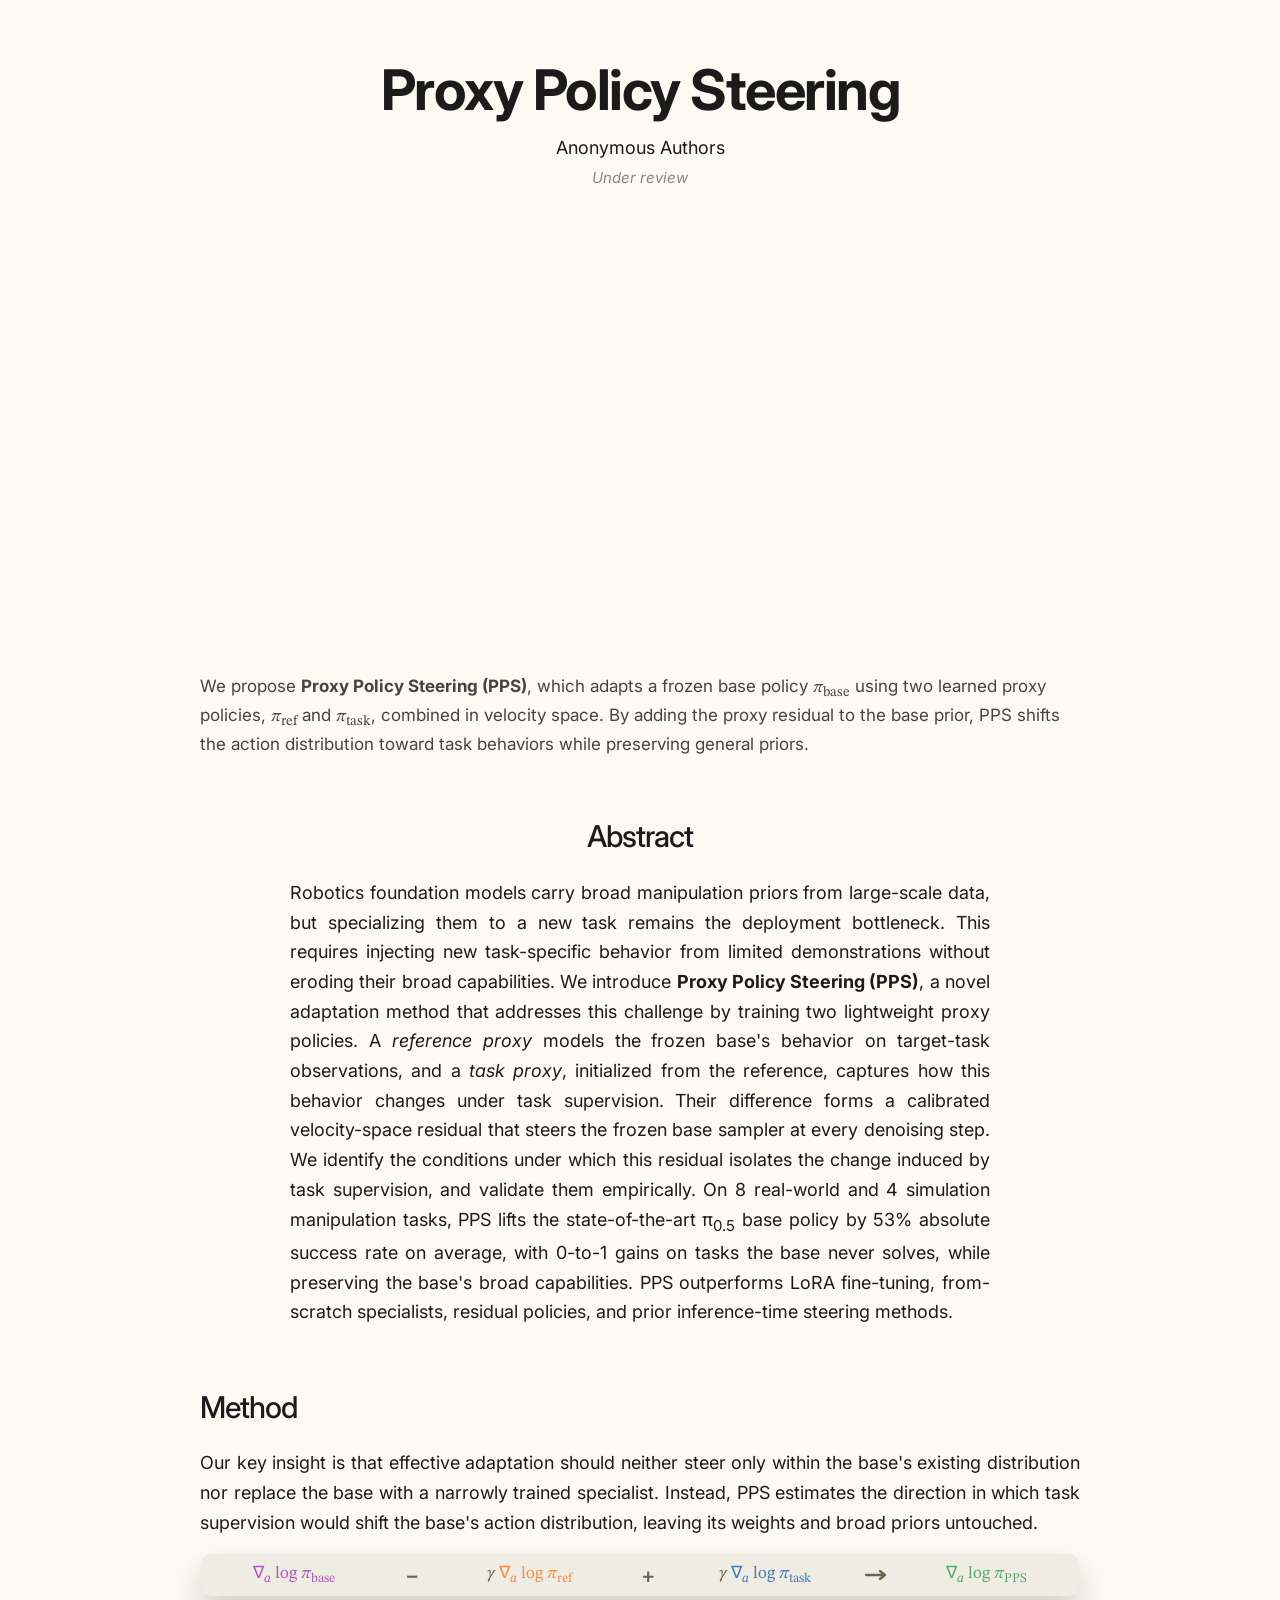
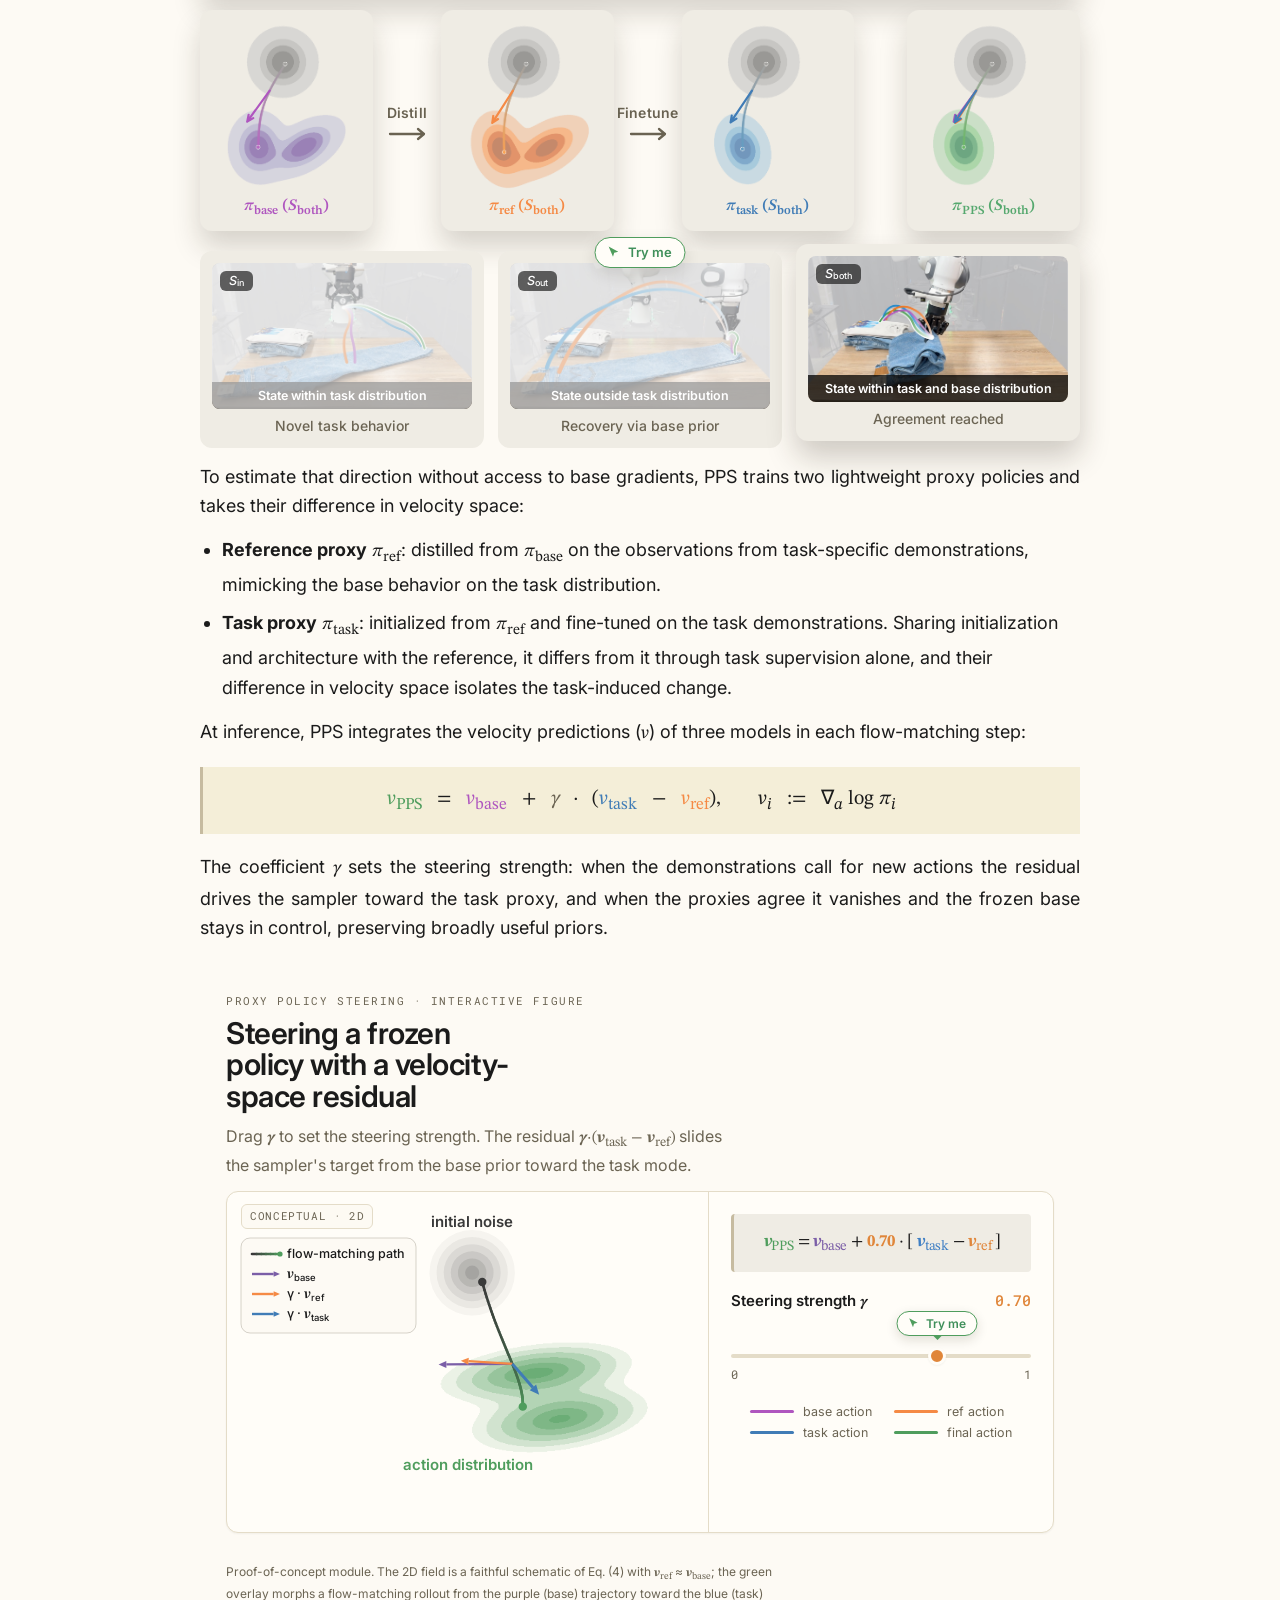
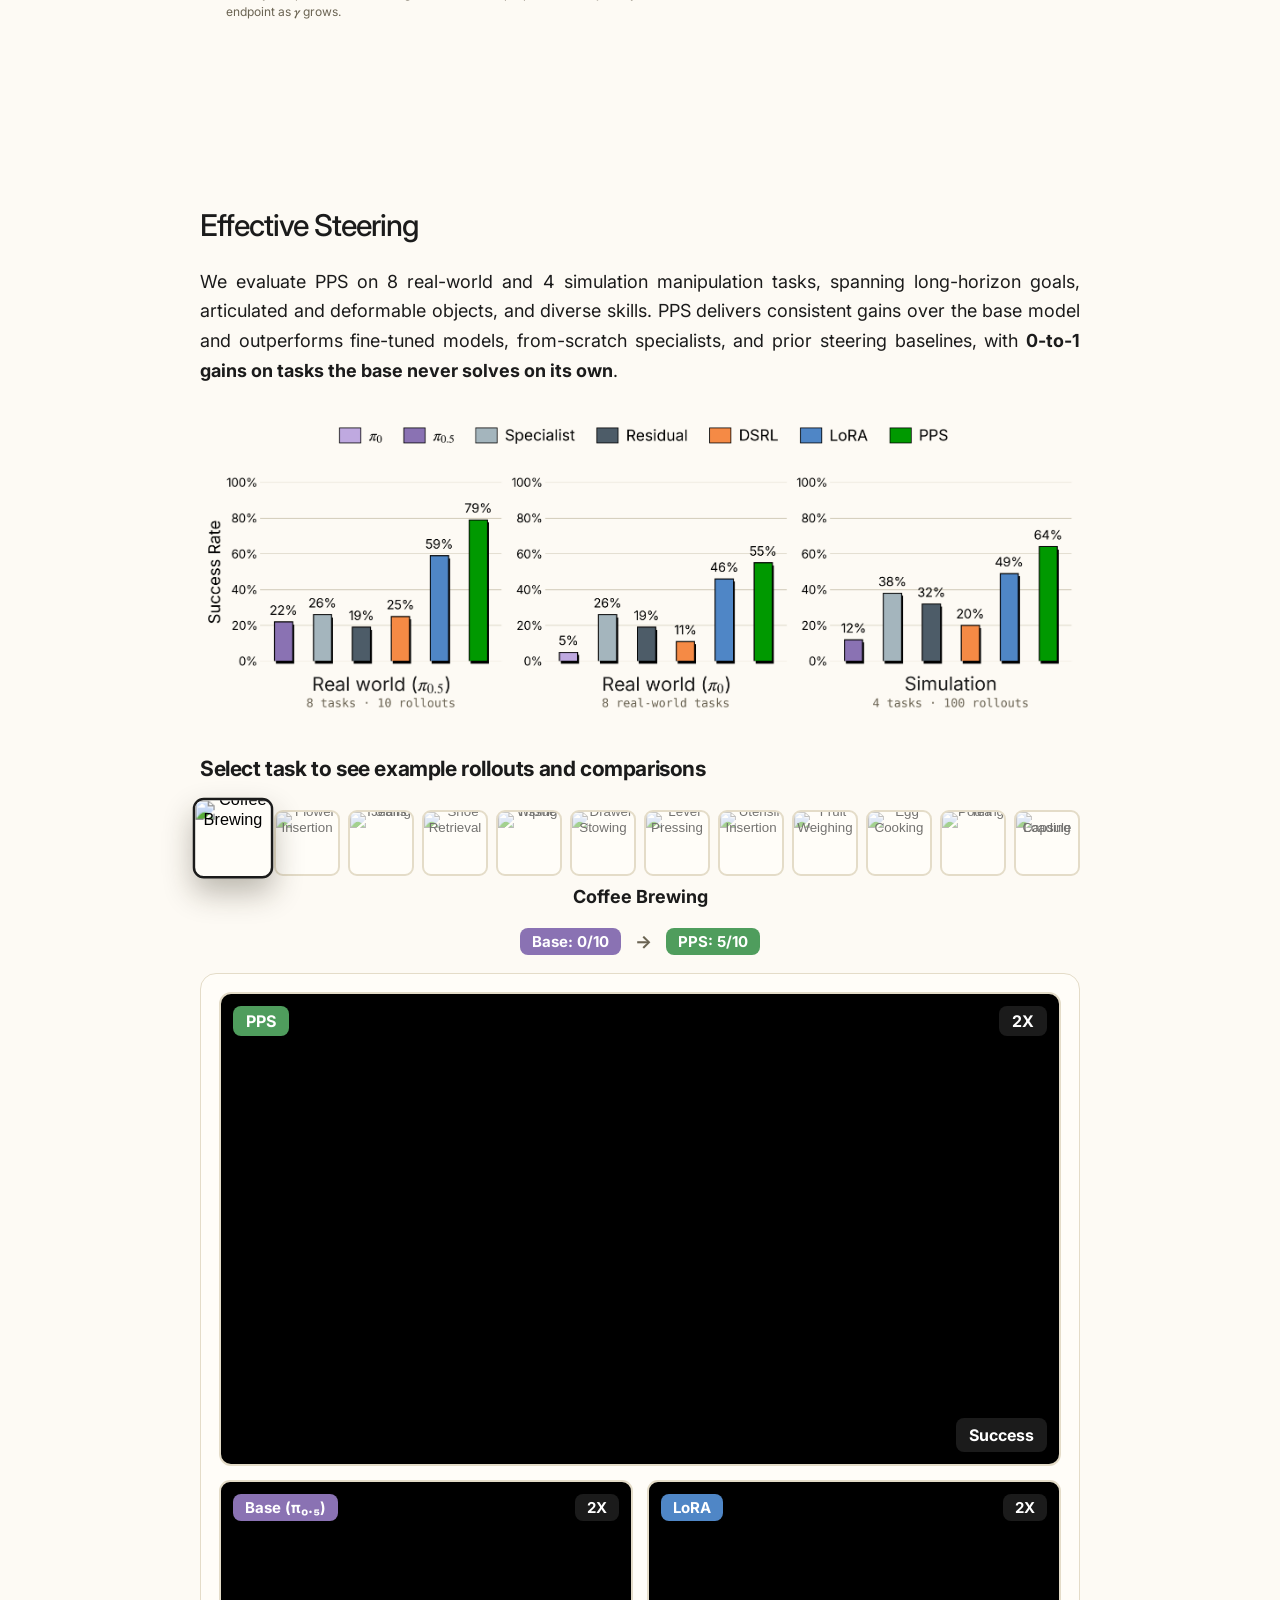
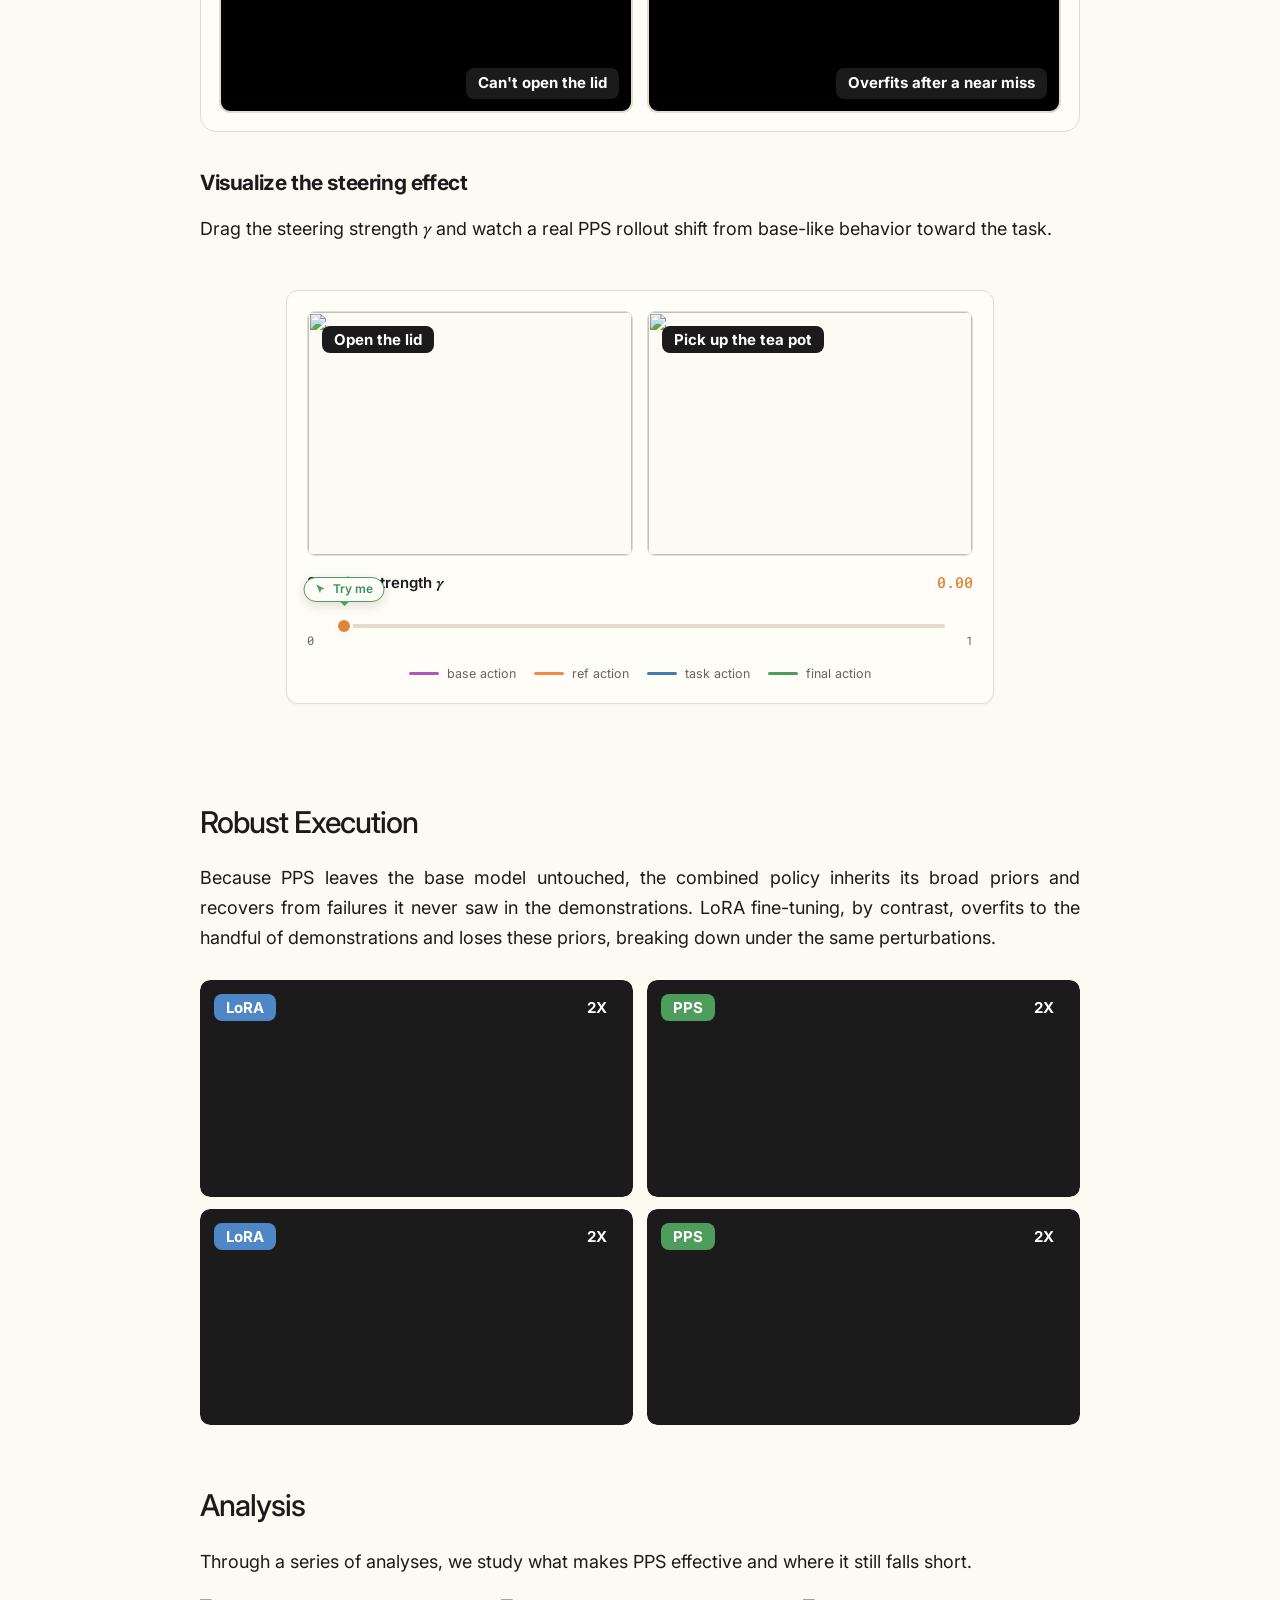
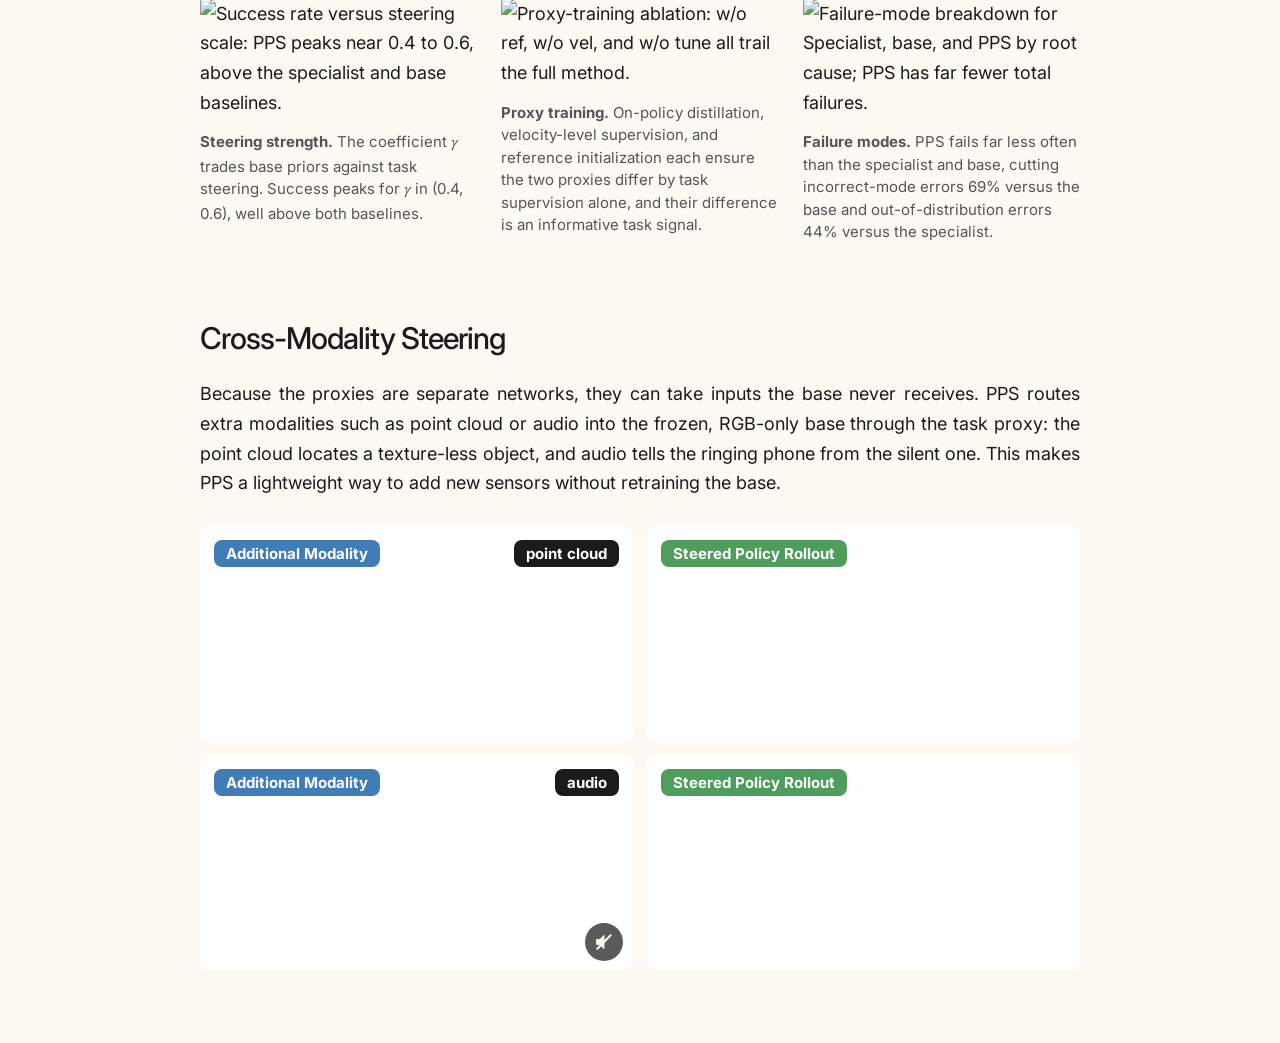
==== commit 6a3fb63f: "Baseline carousel: make the Success / failure-detail captions match the 2X badge style — remove the " ====
--- a/index.html
+++ b/index.html
@@ -1124,11 +1124,8 @@
           font-family:'Inter','Helvetica Neue',Arial,sans-serif; font-size:15px; font-weight:700; line-height:1.25;
           color:#fff; background:#1b1b1b; padding:6px 12px; border-radius:8px; letter-spacing:0; }
         .ppsc-hero .ppsc-caption { font-size:16px; padding:7px 13px; }
-        .ppsc-caption.base { background:var(--ppsc-base); }
-        .ppsc-caption.lora { background:var(--ppsc-lora); }
-        .ppsc-caption.spec { background:var(--ppsc-spec); }
-        .ppsc-caption.dsrl { background:var(--ppsc-dsrl); }
-        .ppsc-caption.pps  { background:var(--ppsc-pps); }
+        /* Success / failure-detail captions use the same solid dark chip as the
+           2X badge (no per-method colour). */
         .ppsc.cap-persistent .ppsc-caption { display:inline-block; }
         .ppsc.cap-persistent .ppsc-overlay { display:none; }
         /* Version 3 — failure-type: persistent chip, colour-coded by the paper's
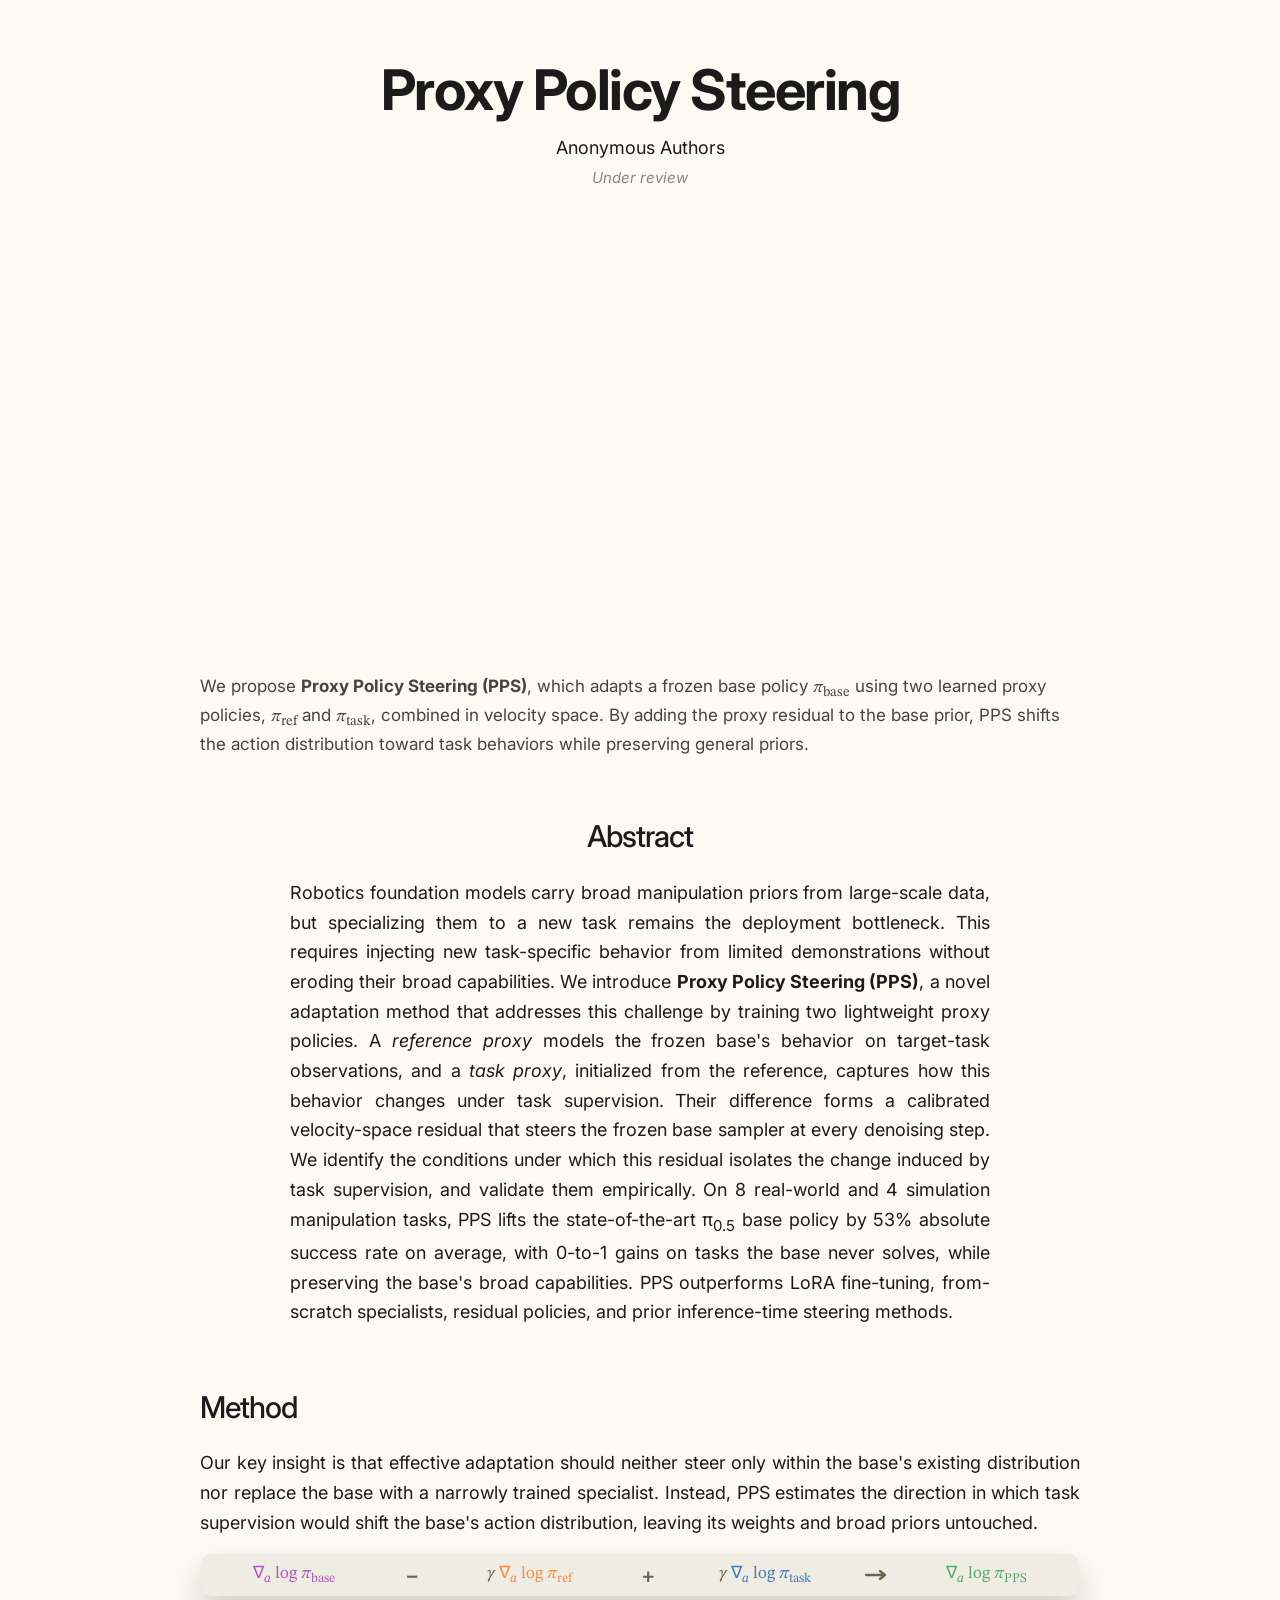
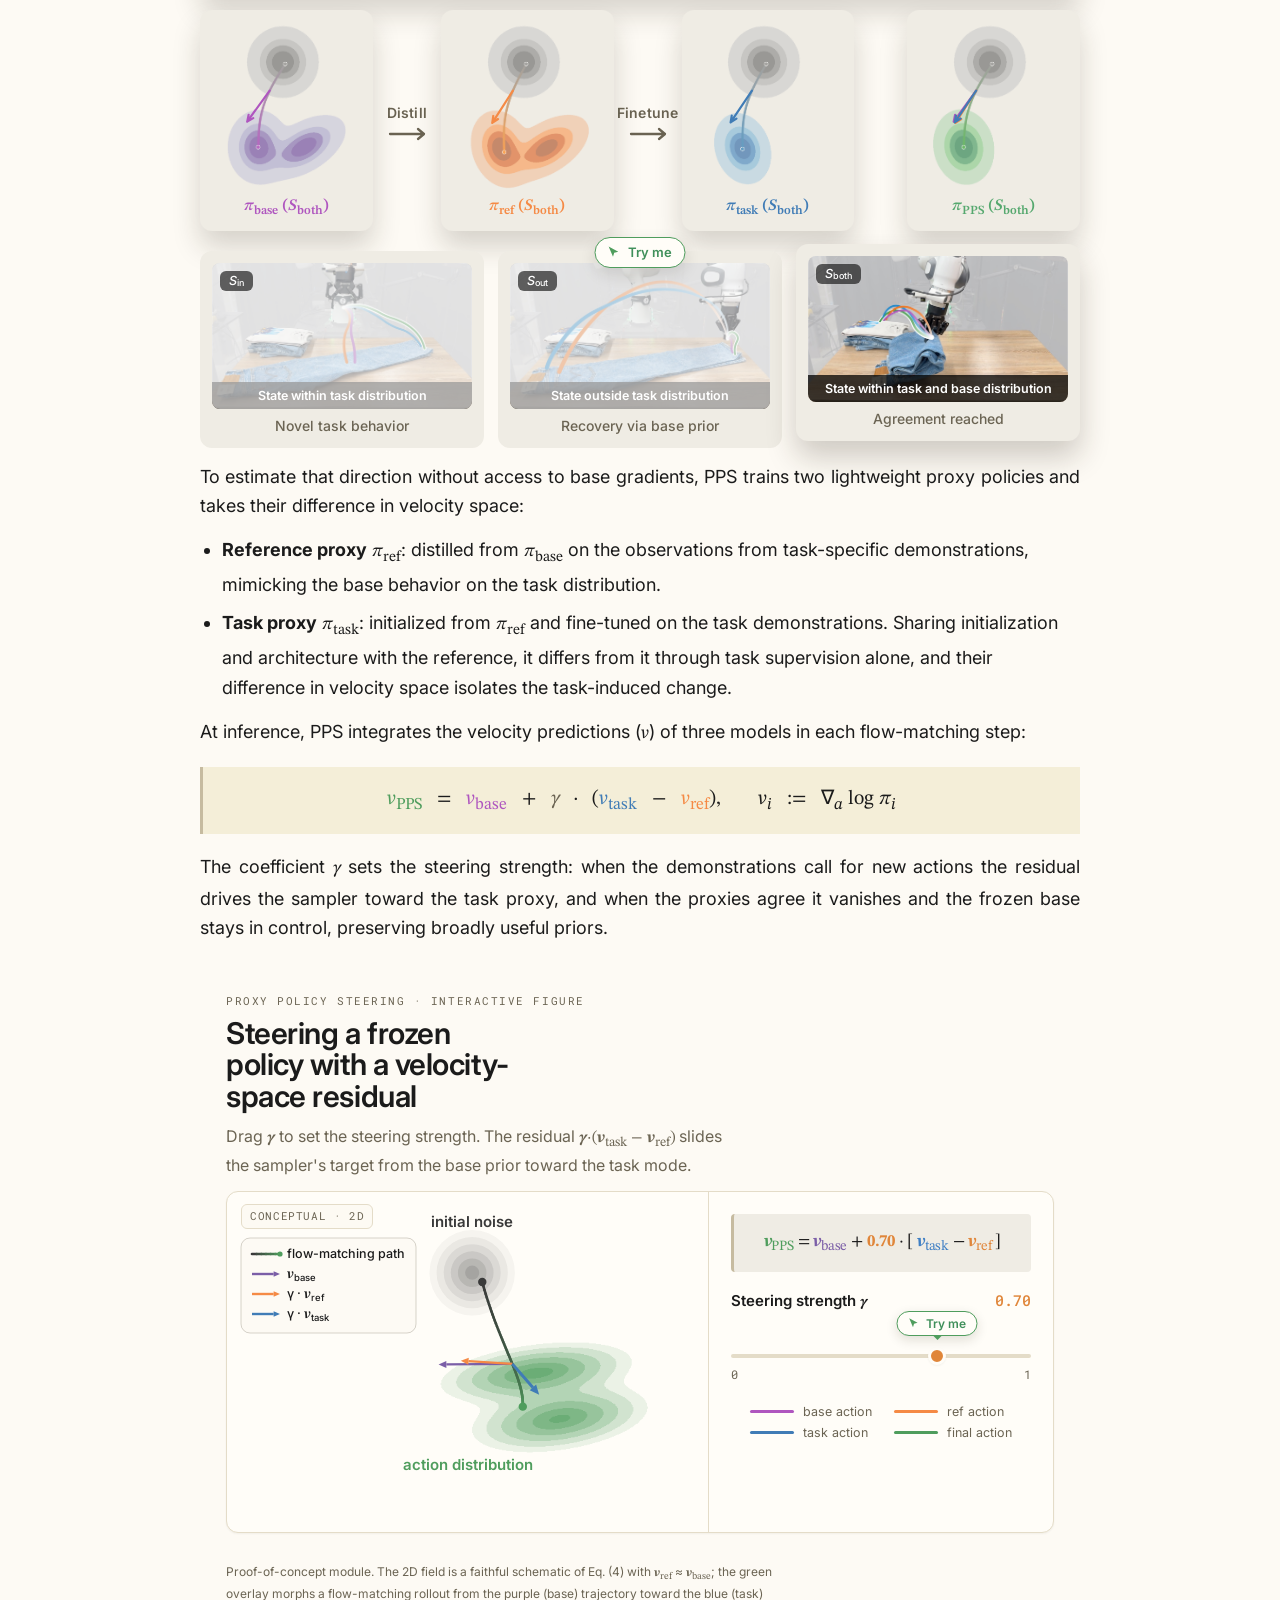
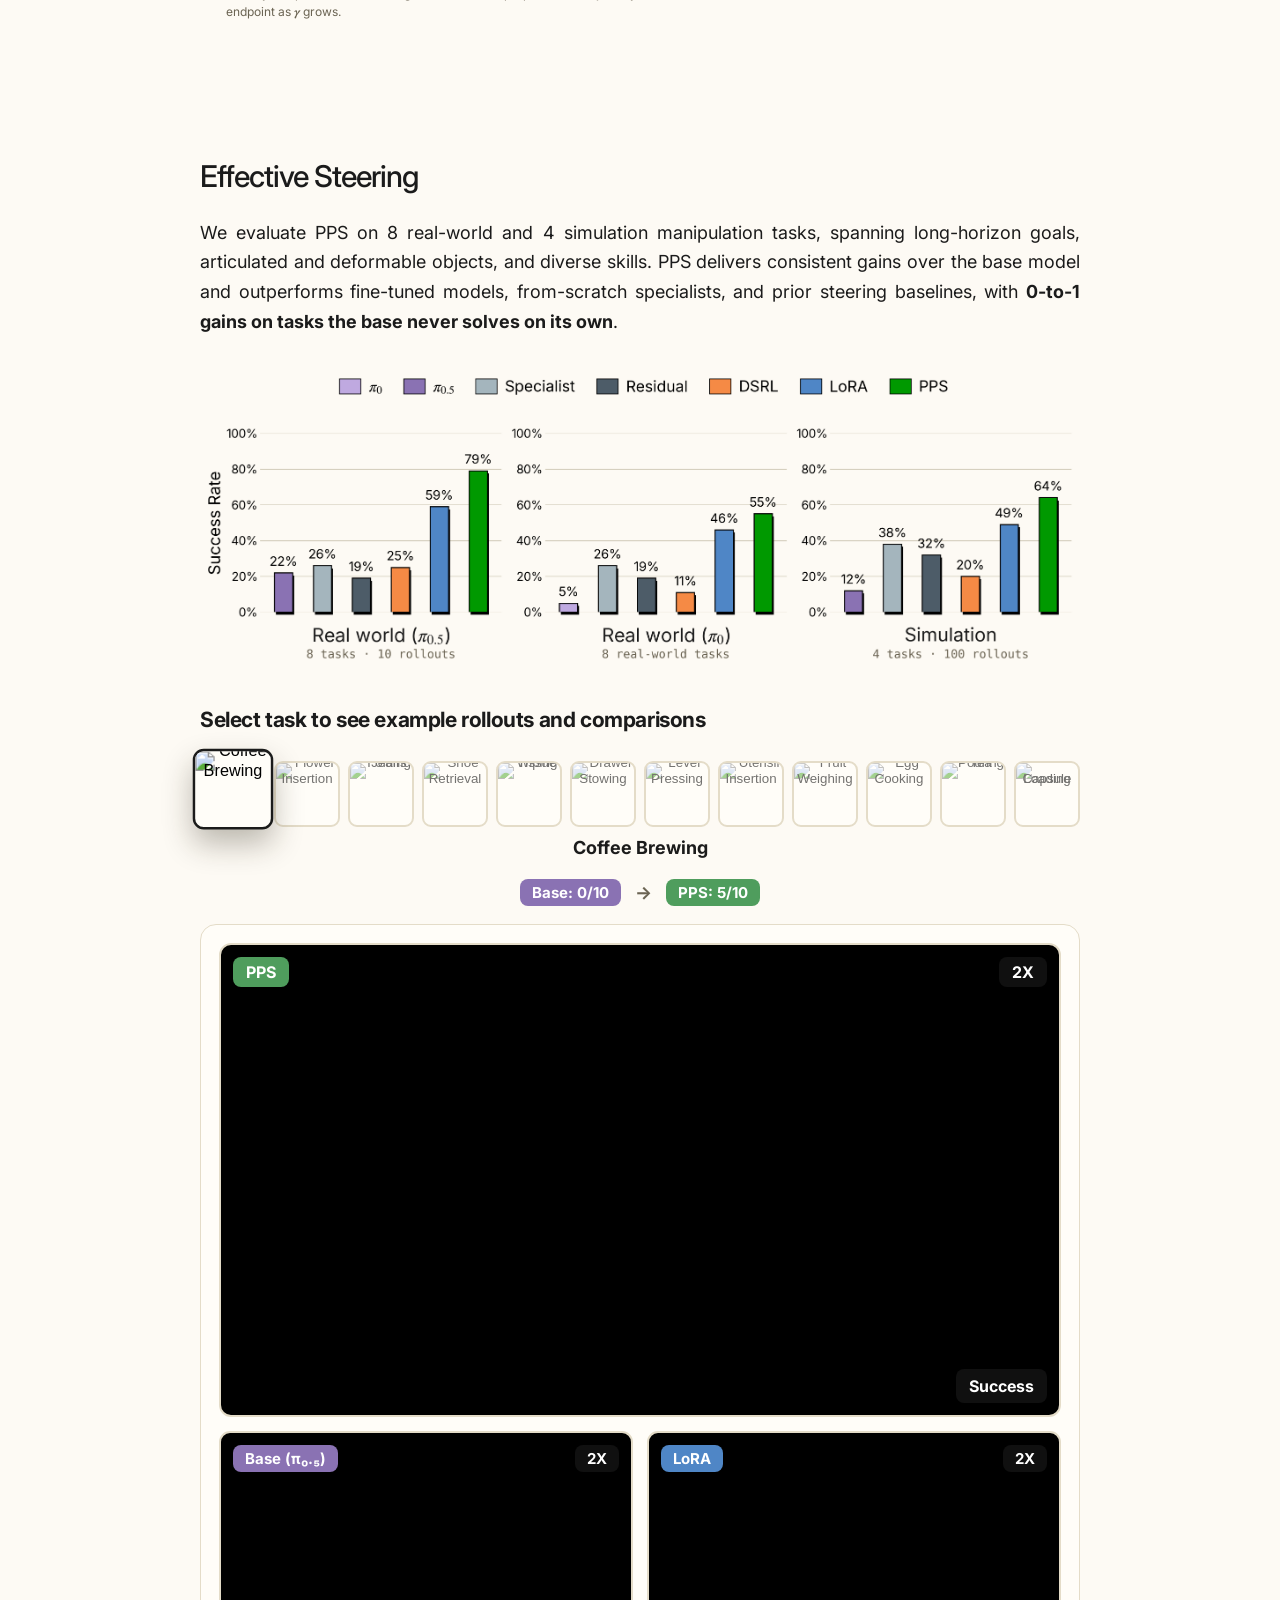
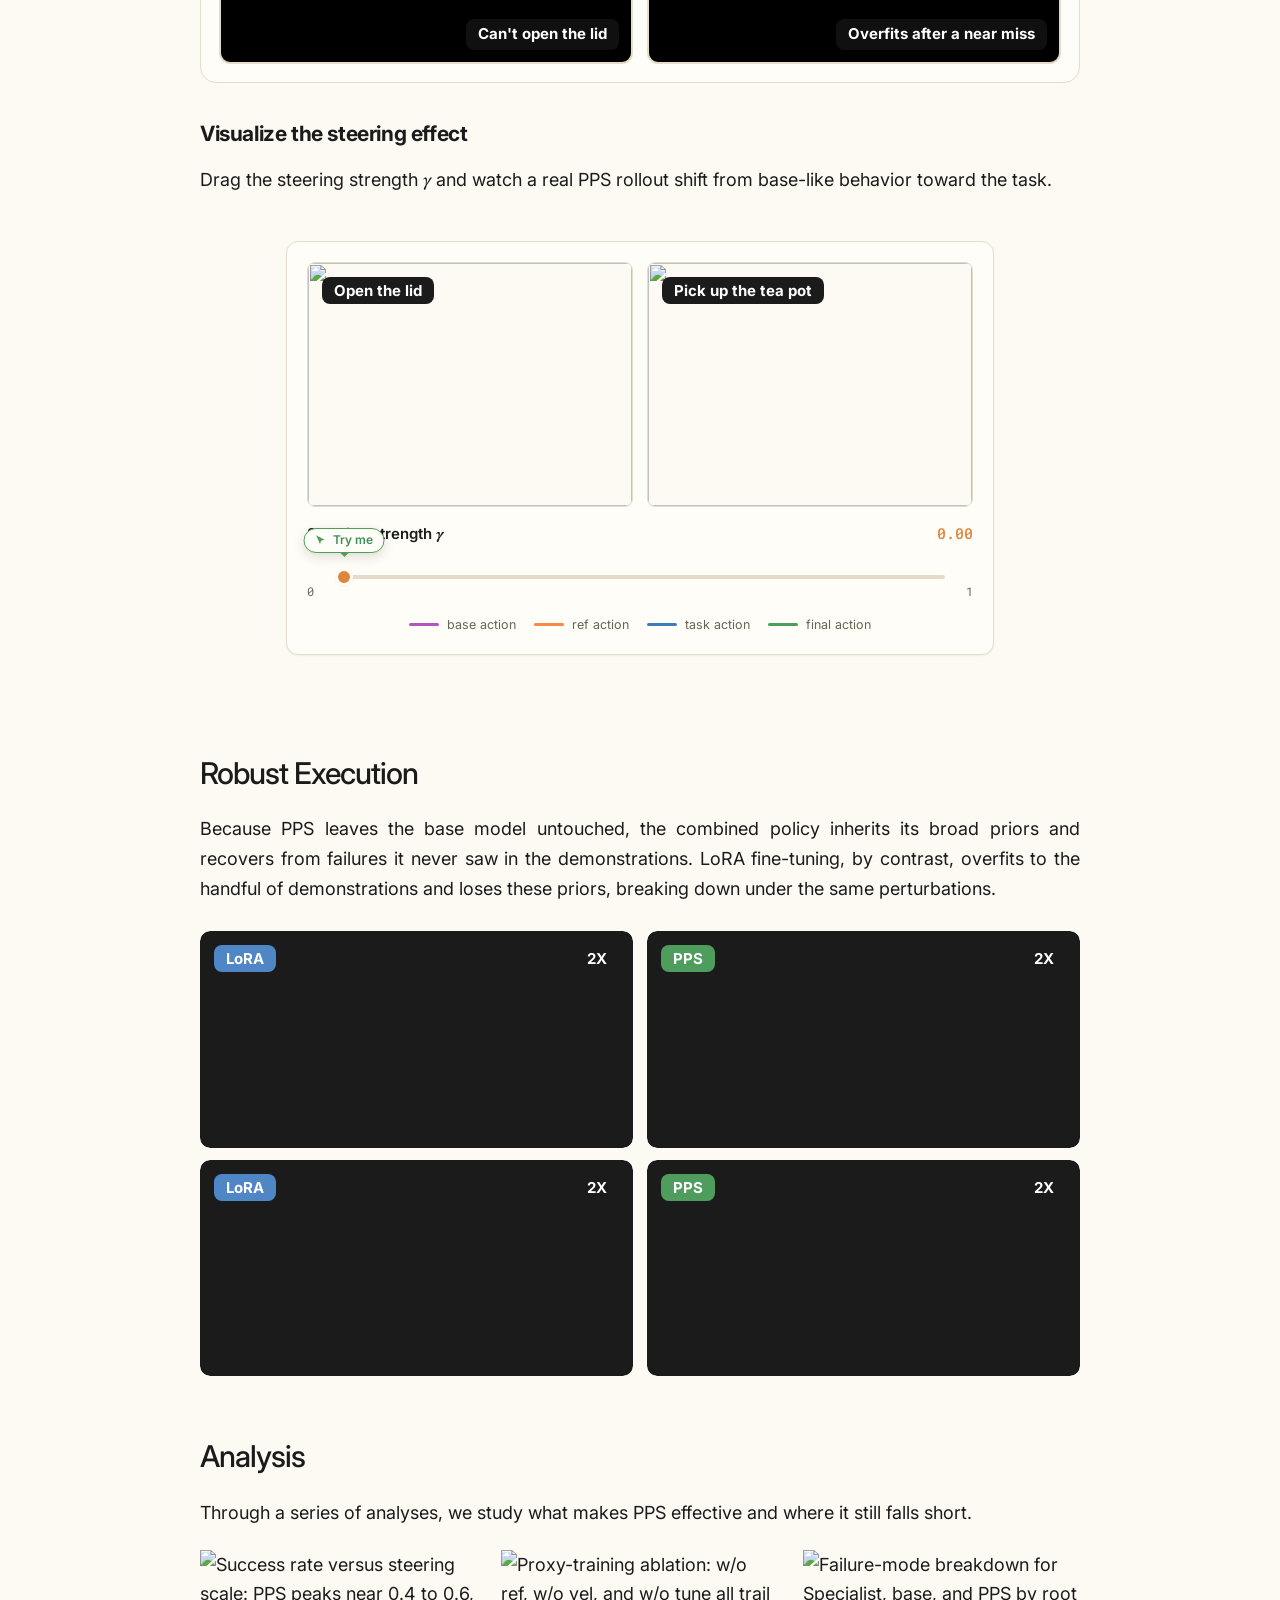
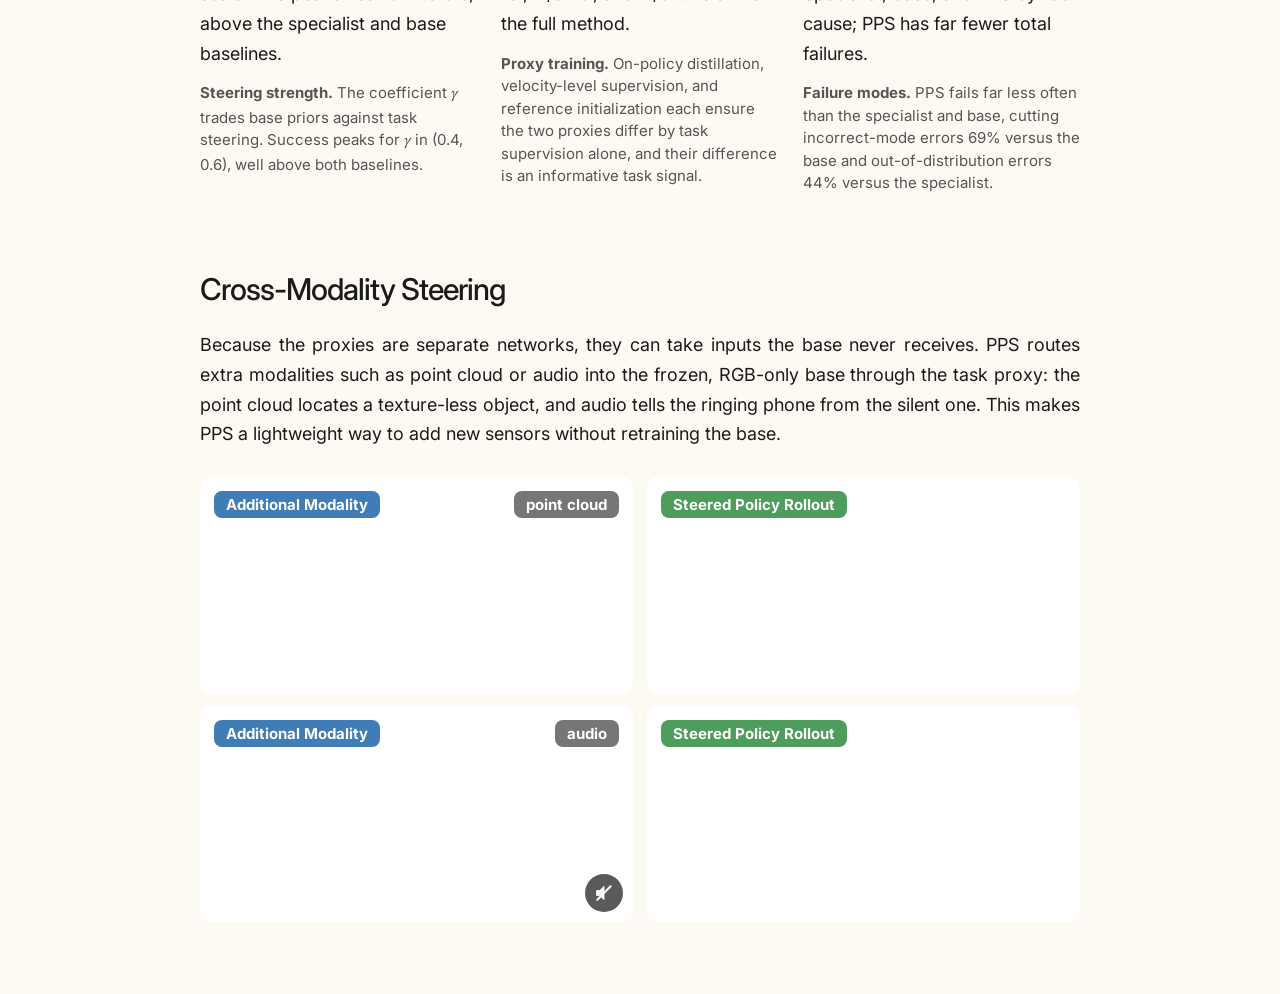
==== commit e062d1f1: "Make the neutral dark chips semi-transparent: 2X badges (.ppsc-speed-badge + .recovery-badge), Succe" ====
--- a/index.html
+++ b/index.html
@@ -1112,7 +1112,7 @@
           display:inline-flex; align-items:center;
           font-family:'Inter','Helvetica Neue',Arial,sans-serif;
           font-size:15px; font-weight:700; line-height:1; color:#fff;
-          background:#1b1b1b; padding:6px 12px; border-radius:8px;
+          background:rgba(27,27,27,0.6); padding:6px 12px; border-radius:8px;
           letter-spacing:0; pointer-events:none; z-index:2; }
         .ppsc-hero .ppsc-speed-badge { font-size:16px; padding:7px 13px; }
         /* Persistent outcome chips (Success / failure reasons) sit permanently
@@ -1122,7 +1122,7 @@
         .ppsc-caption { position:absolute; right:14px; bottom:14px; z-index:3; display:none;
           max-width:82%; text-align:right;
           font-family:'Inter','Helvetica Neue',Arial,sans-serif; font-size:15px; font-weight:700; line-height:1.25;
-          color:#fff; background:#1b1b1b; padding:6px 12px; border-radius:8px; letter-spacing:0; }
+          color:#fff; background:rgba(27,27,27,0.6); padding:6px 12px; border-radius:8px; letter-spacing:0; }
         .ppsc-hero .ppsc-caption { font-size:16px; padding:7px 13px; }
         /* Success / failure-detail captions use the same solid dark chip as the
            2X badge (no per-method colour). */
--- a/static/css/style.css
+++ b/static/css/style.css
@@ -486,7 +486,7 @@
   font-weight: 700;
   line-height: 1;
   color: #fff;
-  background: #1b1b1b;
+  background: rgba(27, 27, 27, 0.6);
   padding: 6px 12px;
   border-radius: 8px;
   letter-spacing: 0;
@@ -547,7 +547,7 @@
   font-weight: 700;
   line-height: 1;
   color: #fff;
-  background: #1b1b1b;
+  background: rgba(27, 27, 27, 0.6);
   padding: 6px 12px;
   border-radius: 8px;
   letter-spacing: 0;
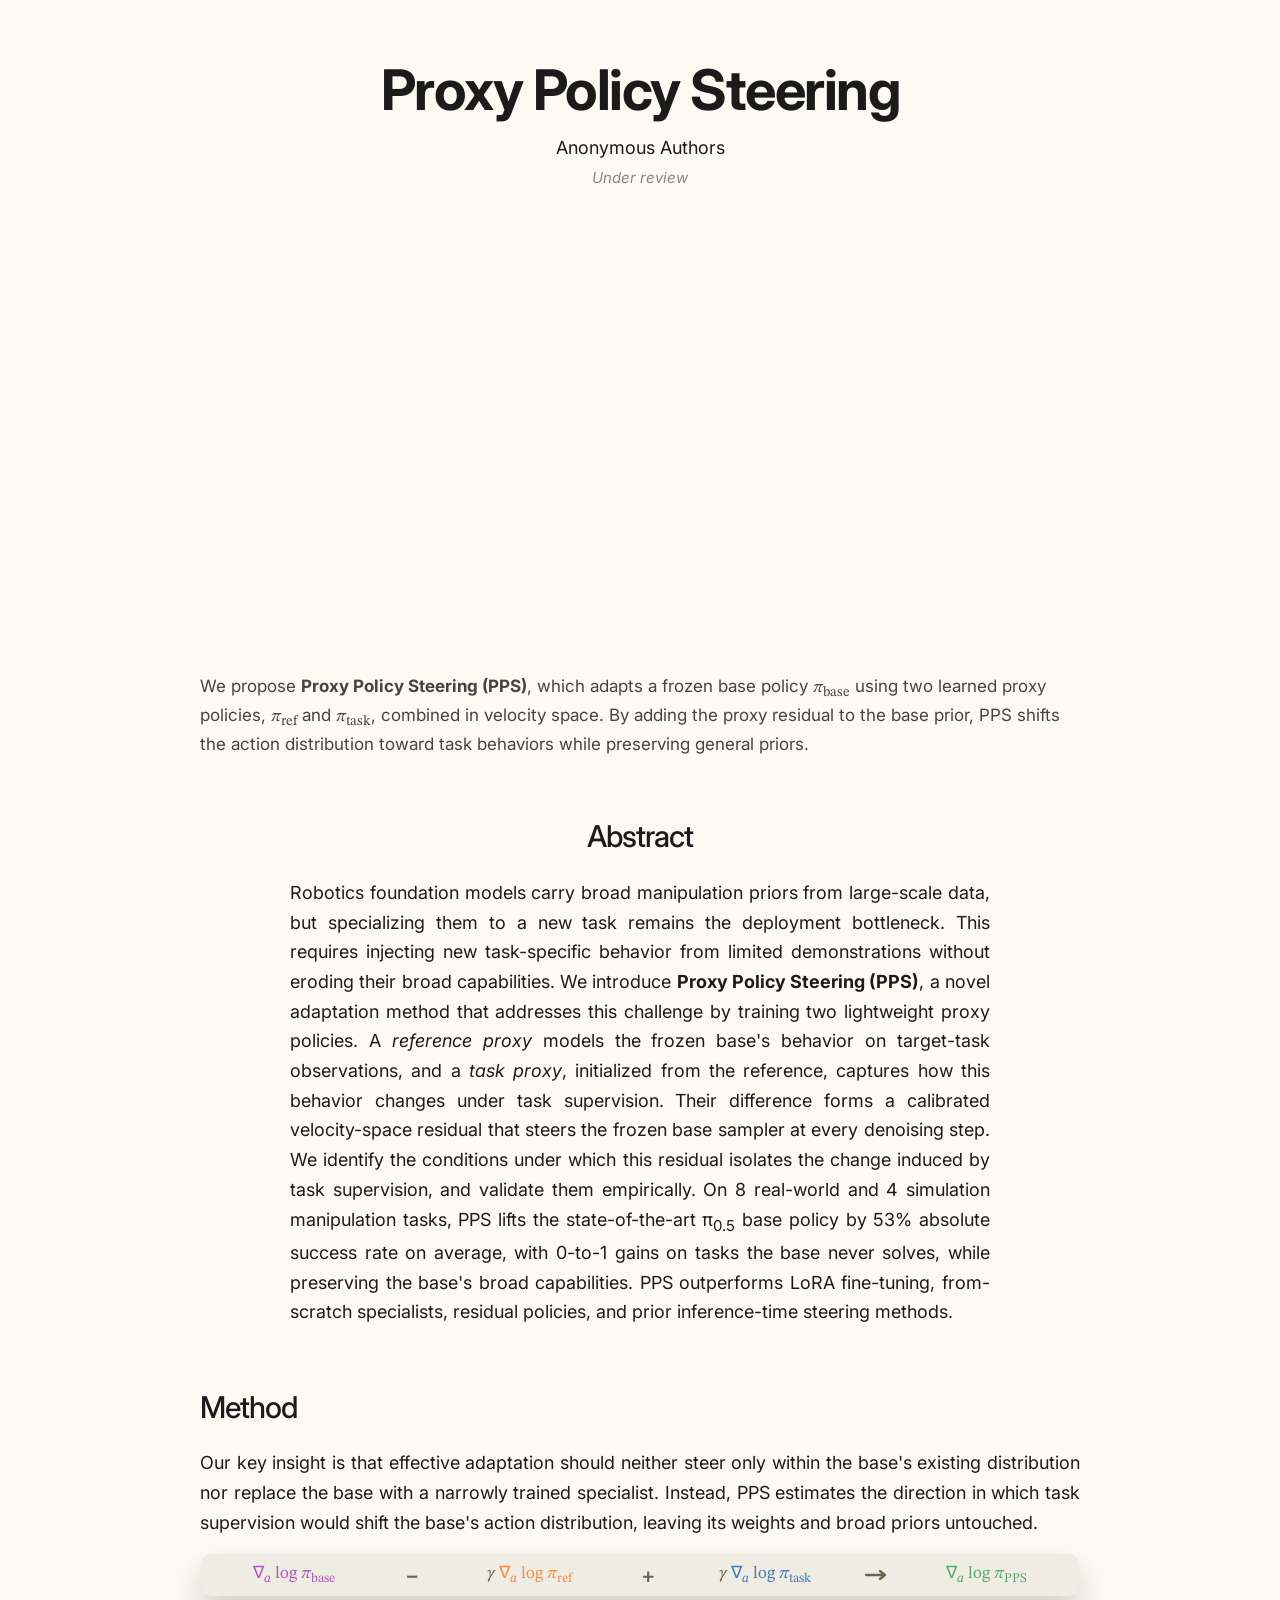
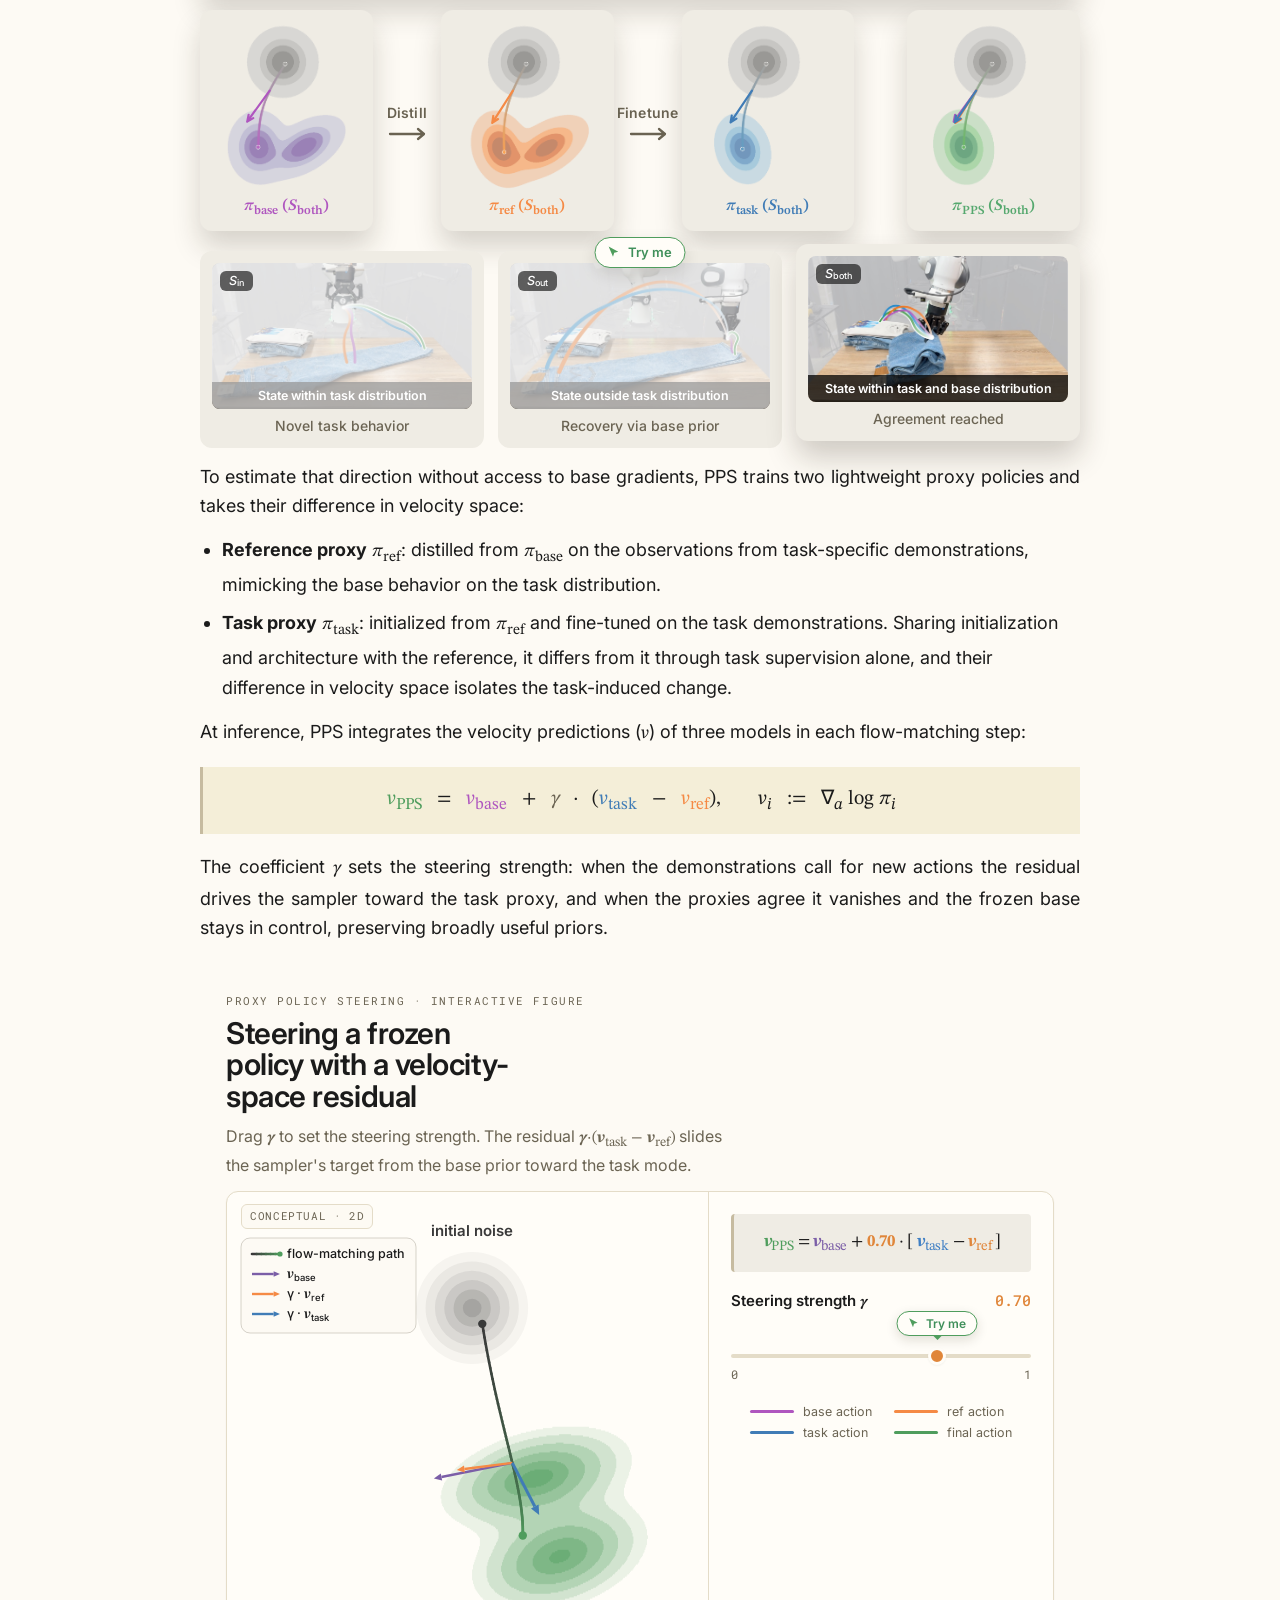
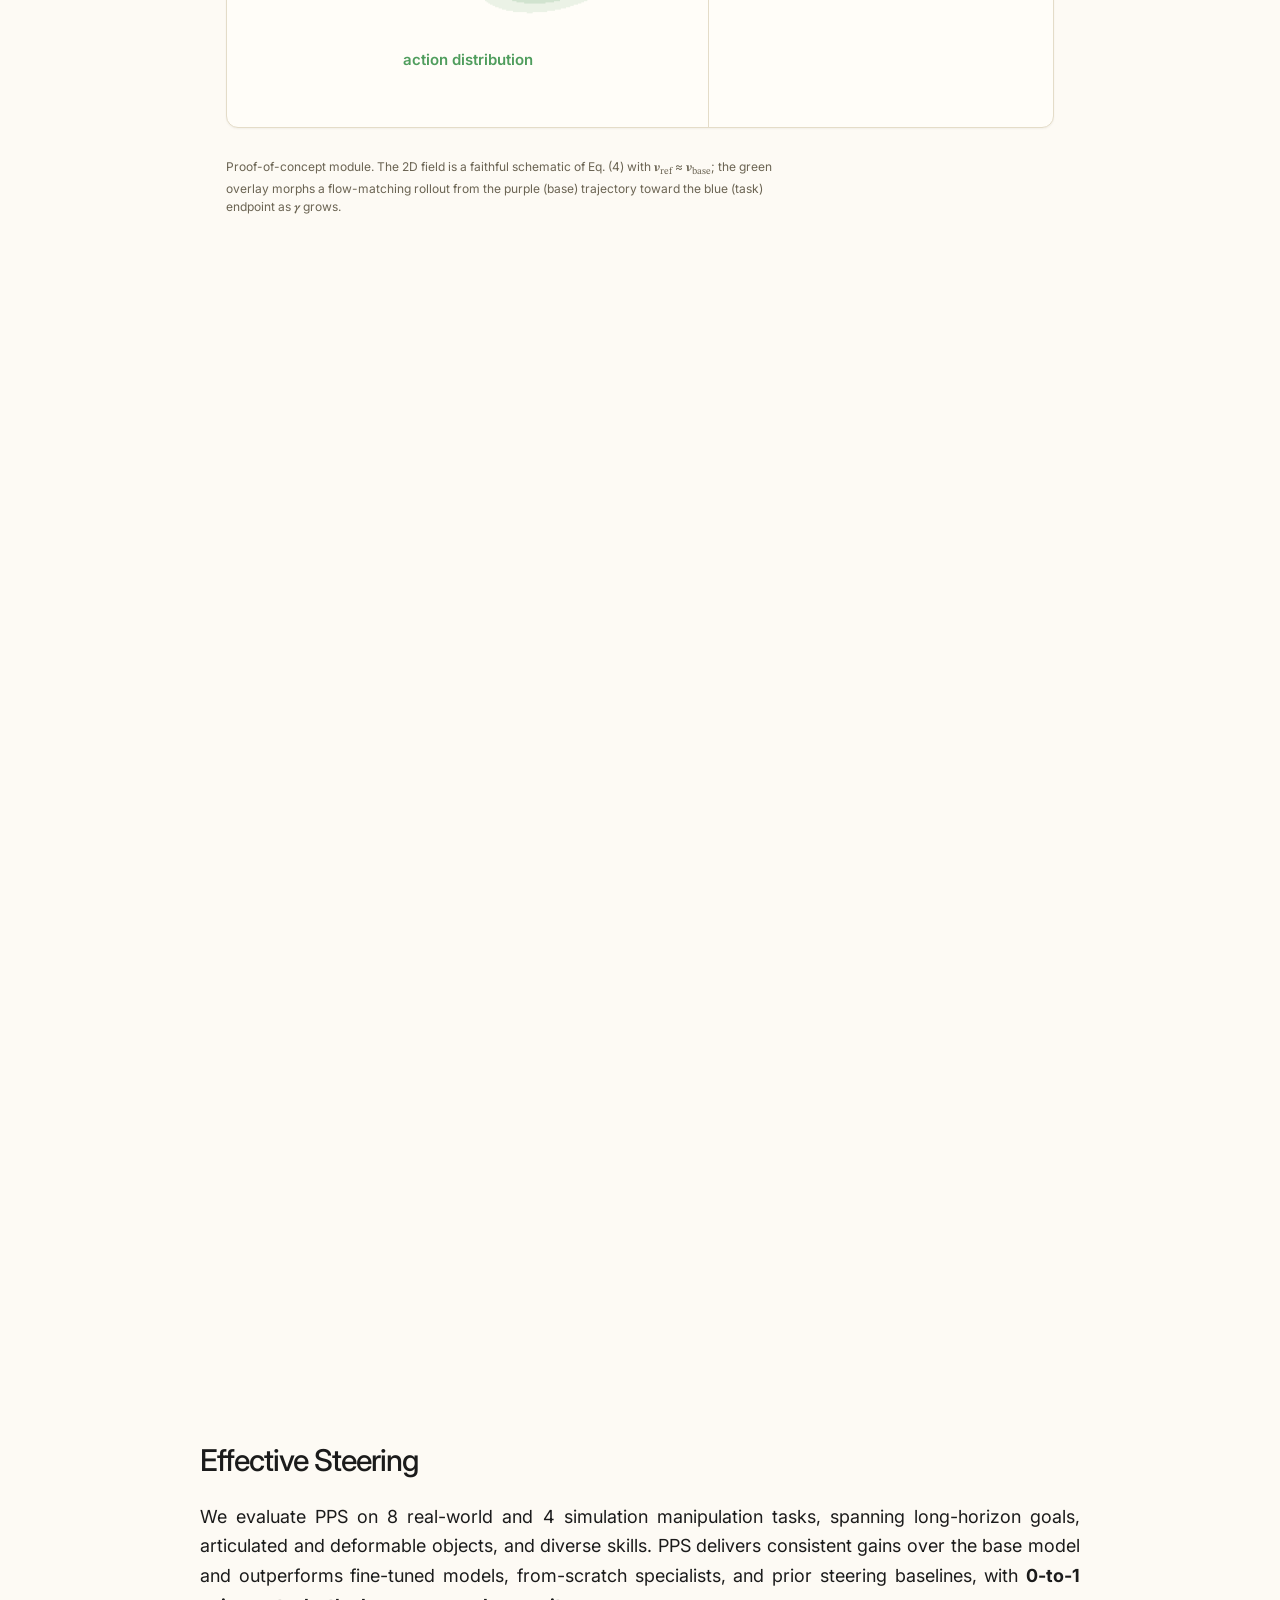
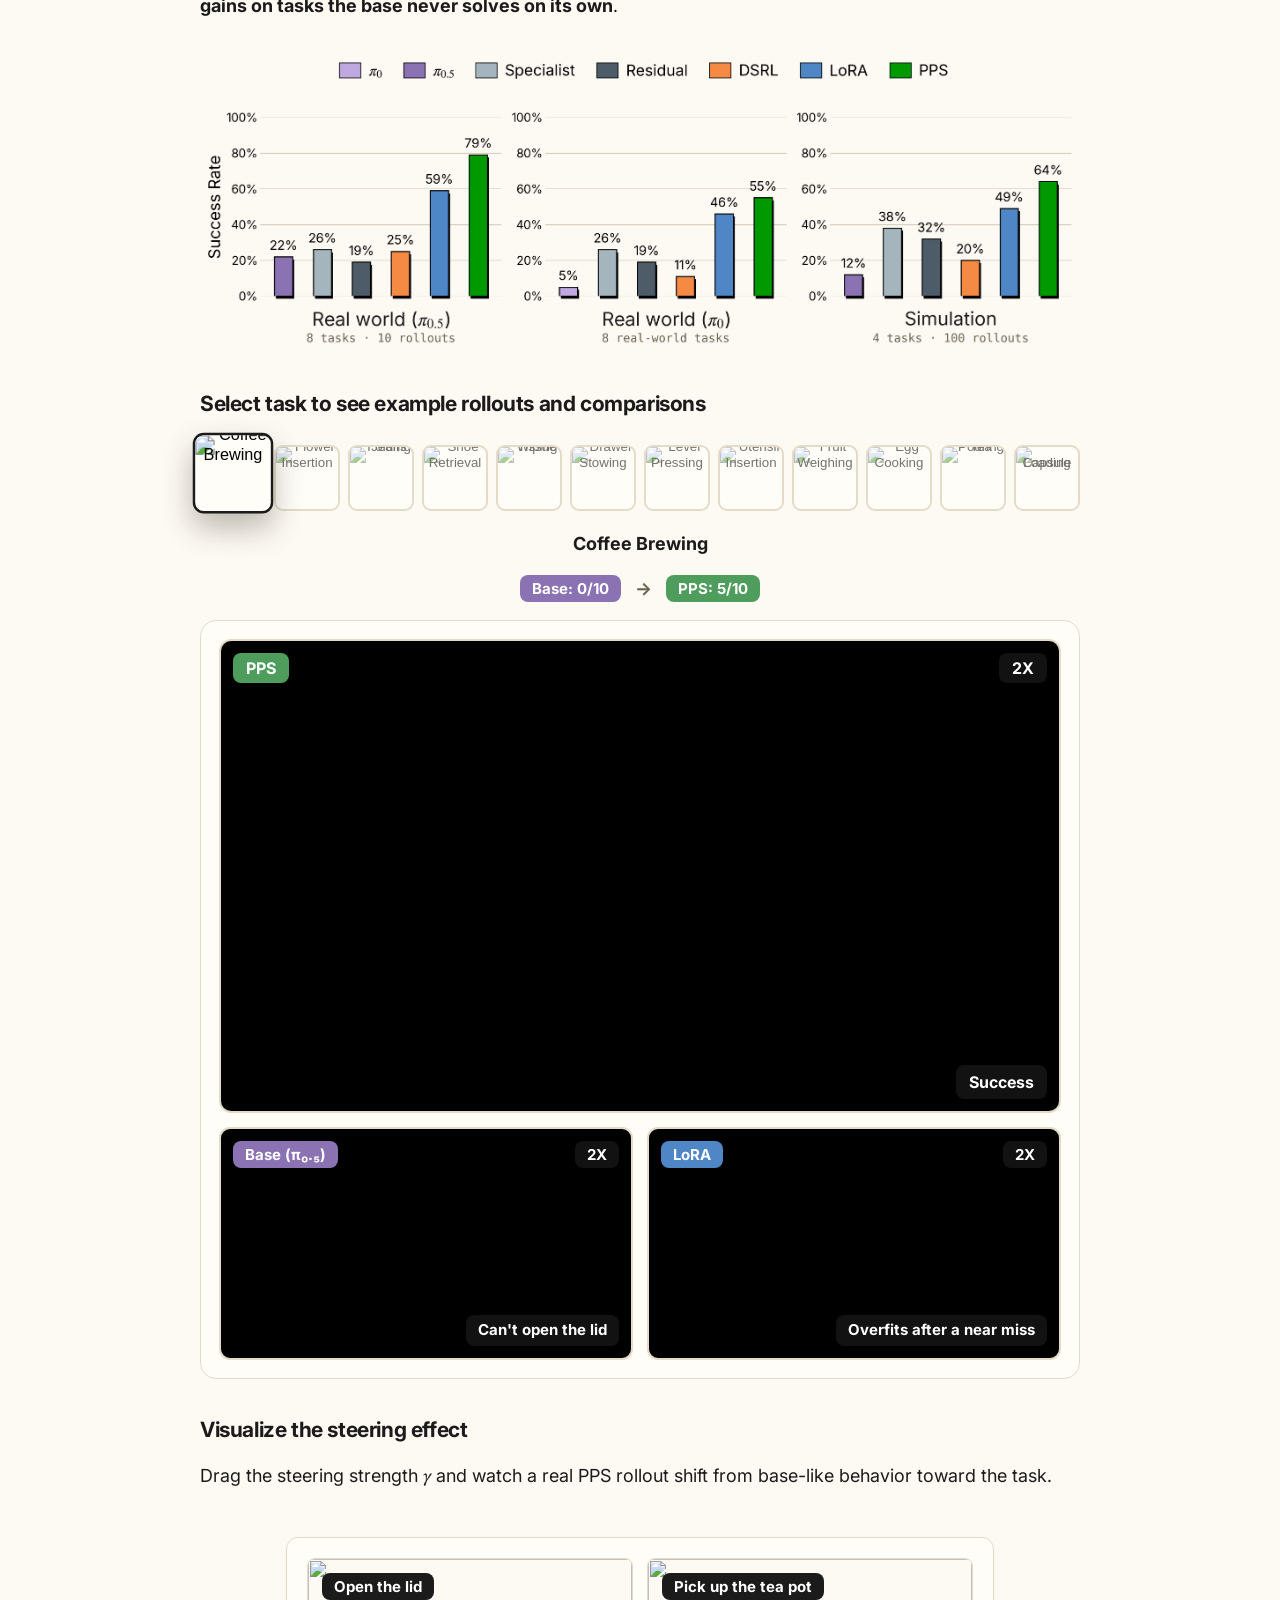
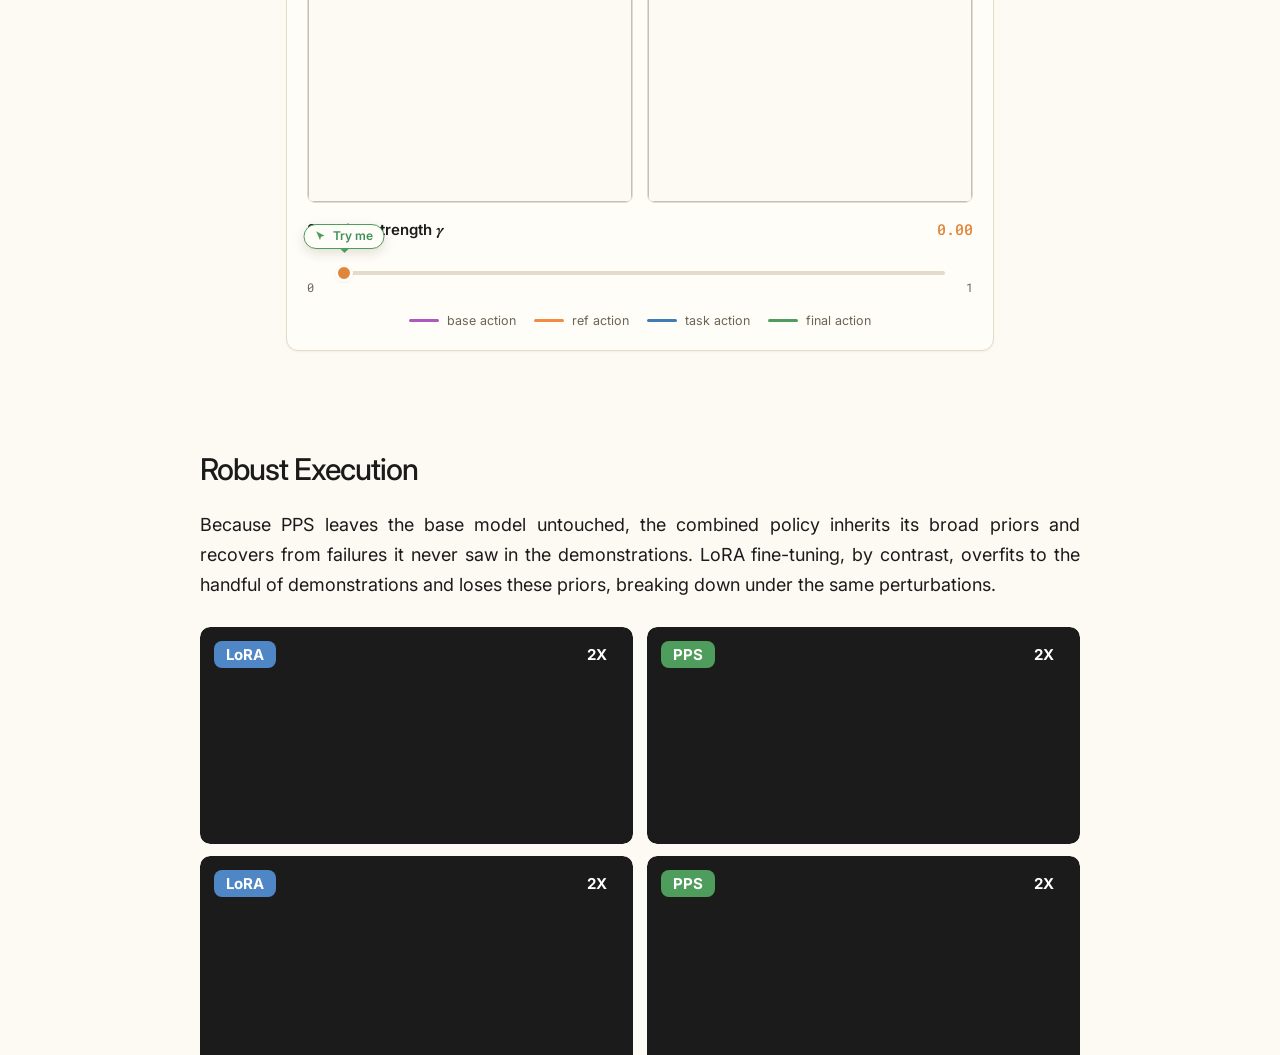
==== commit fdc0b08f: "Effective Steering: move the task name down a bit (.ppsc-nowname top margin 6px -> 18px) so it sits " ====
--- a/index.html
+++ b/index.html
@@ -1034,7 +1034,7 @@
           color:var(--ppsc-sub); }
         /* Current-task name shown between the videos and the thumbnail gallery. */
         /* Match the section body text (Inter 18px, ink) but bold. */
-        .ppsc-nowname { text-align:center; margin:6px 0 14px;
+        .ppsc-nowname { text-align:center; margin:18px 0 14px;
           font:700 18px/1.65 'Inter','Helvetica Neue',Arial,sans-serif;
           color:var(--ppsc-ink); letter-spacing:normal; }
         /* Thumbnail gallery (grasping.io-style) BELOW the videos: each task is
@@ -1112,7 +1112,7 @@
           display:inline-flex; align-items:center;
           font-family:'Inter','Helvetica Neue',Arial,sans-serif;
           font-size:15px; font-weight:700; line-height:1; color:#fff;
-          background:rgba(27,27,27,0.6); padding:6px 12px; border-radius:8px;
+          background:rgba(27,27,27,0.7); padding:6px 12px; border-radius:8px;
           letter-spacing:0; pointer-events:none; z-index:2; }
         .ppsc-hero .ppsc-speed-badge { font-size:16px; padding:7px 13px; }
         /* Persistent outcome chips (Success / failure reasons) sit permanently
@@ -1122,7 +1122,7 @@
         .ppsc-caption { position:absolute; right:14px; bottom:14px; z-index:3; display:none;
           max-width:82%; text-align:right;
           font-family:'Inter','Helvetica Neue',Arial,sans-serif; font-size:15px; font-weight:700; line-height:1.25;
-          color:#fff; background:rgba(27,27,27,0.6); padding:6px 12px; border-radius:8px; letter-spacing:0; }
+          color:#fff; background:rgba(27,27,27,0.7); padding:6px 12px; border-radius:8px; letter-spacing:0; }
         .ppsc-hero .ppsc-caption { font-size:16px; padding:7px 13px; }
         /* Success / failure-detail captions use the same solid dark chip as the
            2X badge (no per-method colour). */
@@ -1433,7 +1433,7 @@
         and watch a real PPS rollout shift from base-like behavior toward the task.
       </p>
       <div class="pps-embed-block">
-        <iframe class="pps-embed-frame" data-embed src="./static/modules/steering_video.html?v=16"
+        <iframe class="pps-embed-frame" data-embed src="./static/modules/steering_video.html?v=17"
                 title="Real rollout vs. steering strength" scrolling="no" loading="lazy"></iframe>
       </div>
 
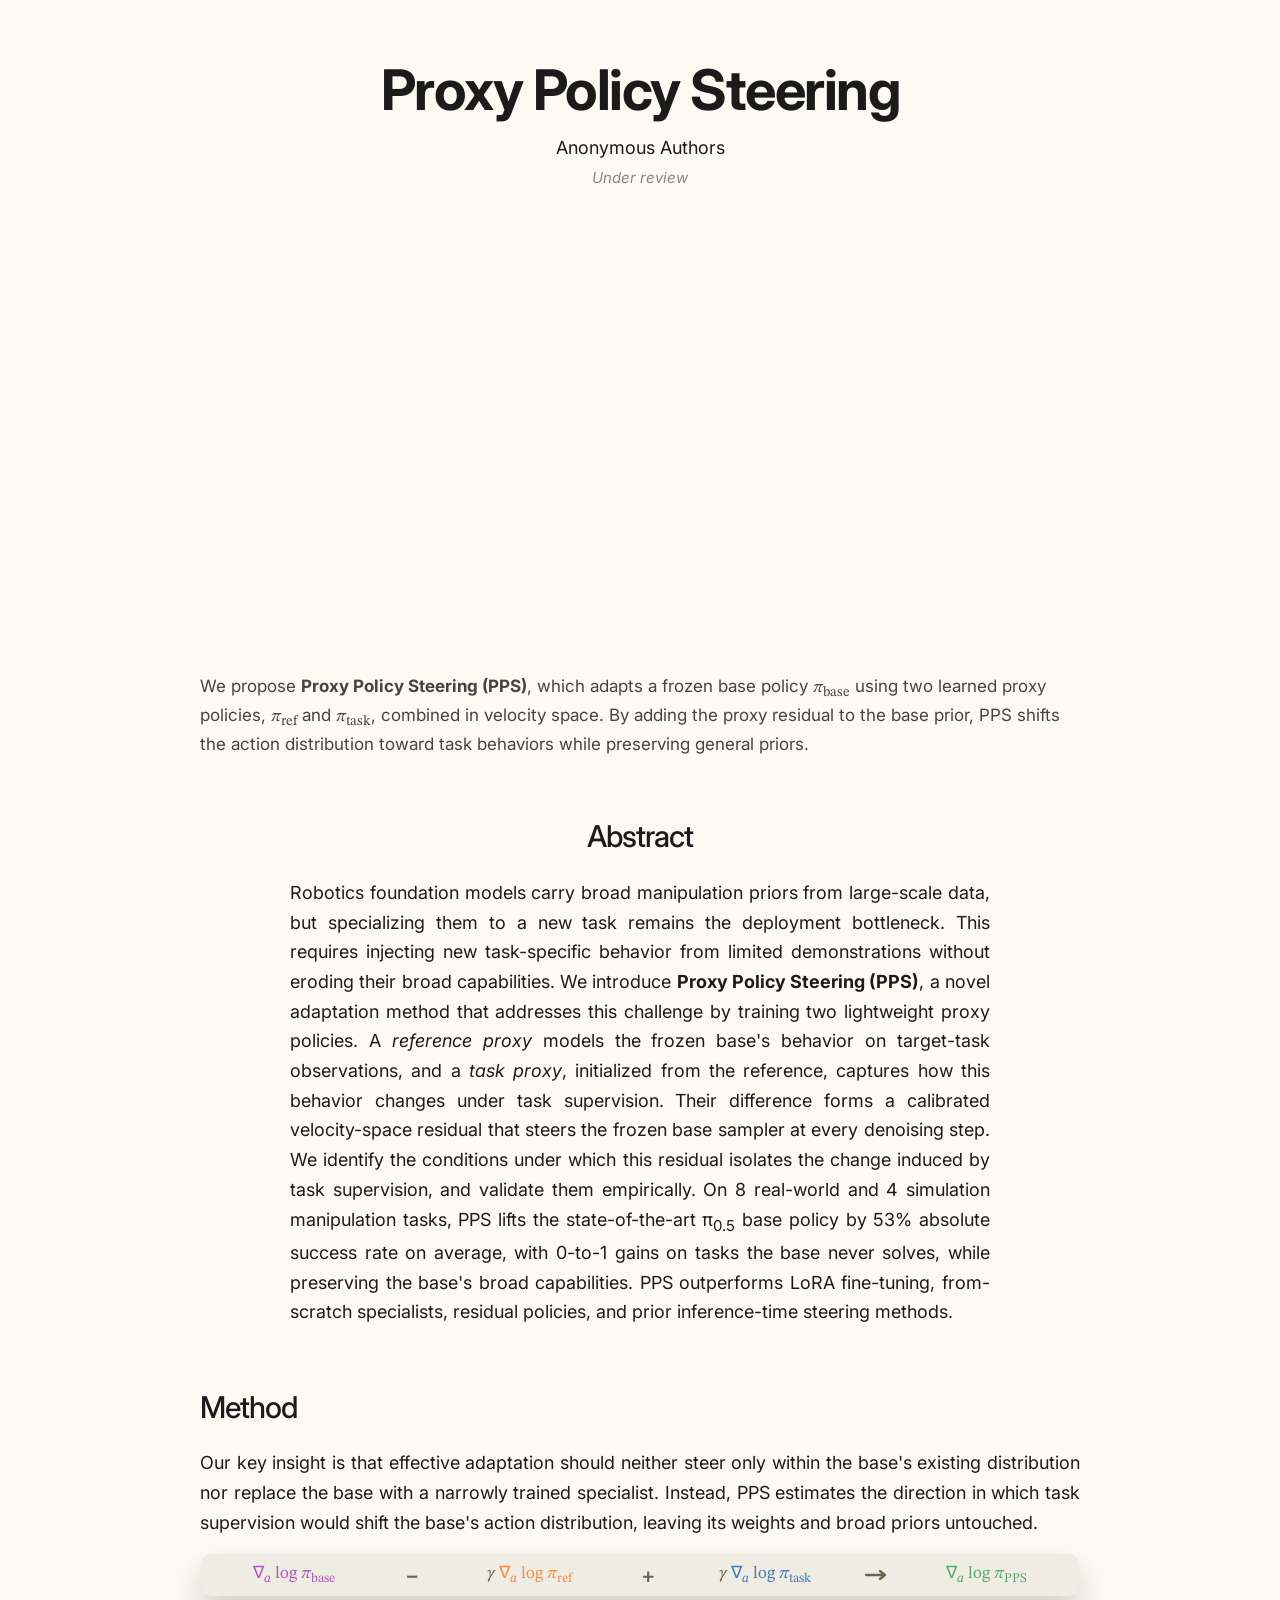
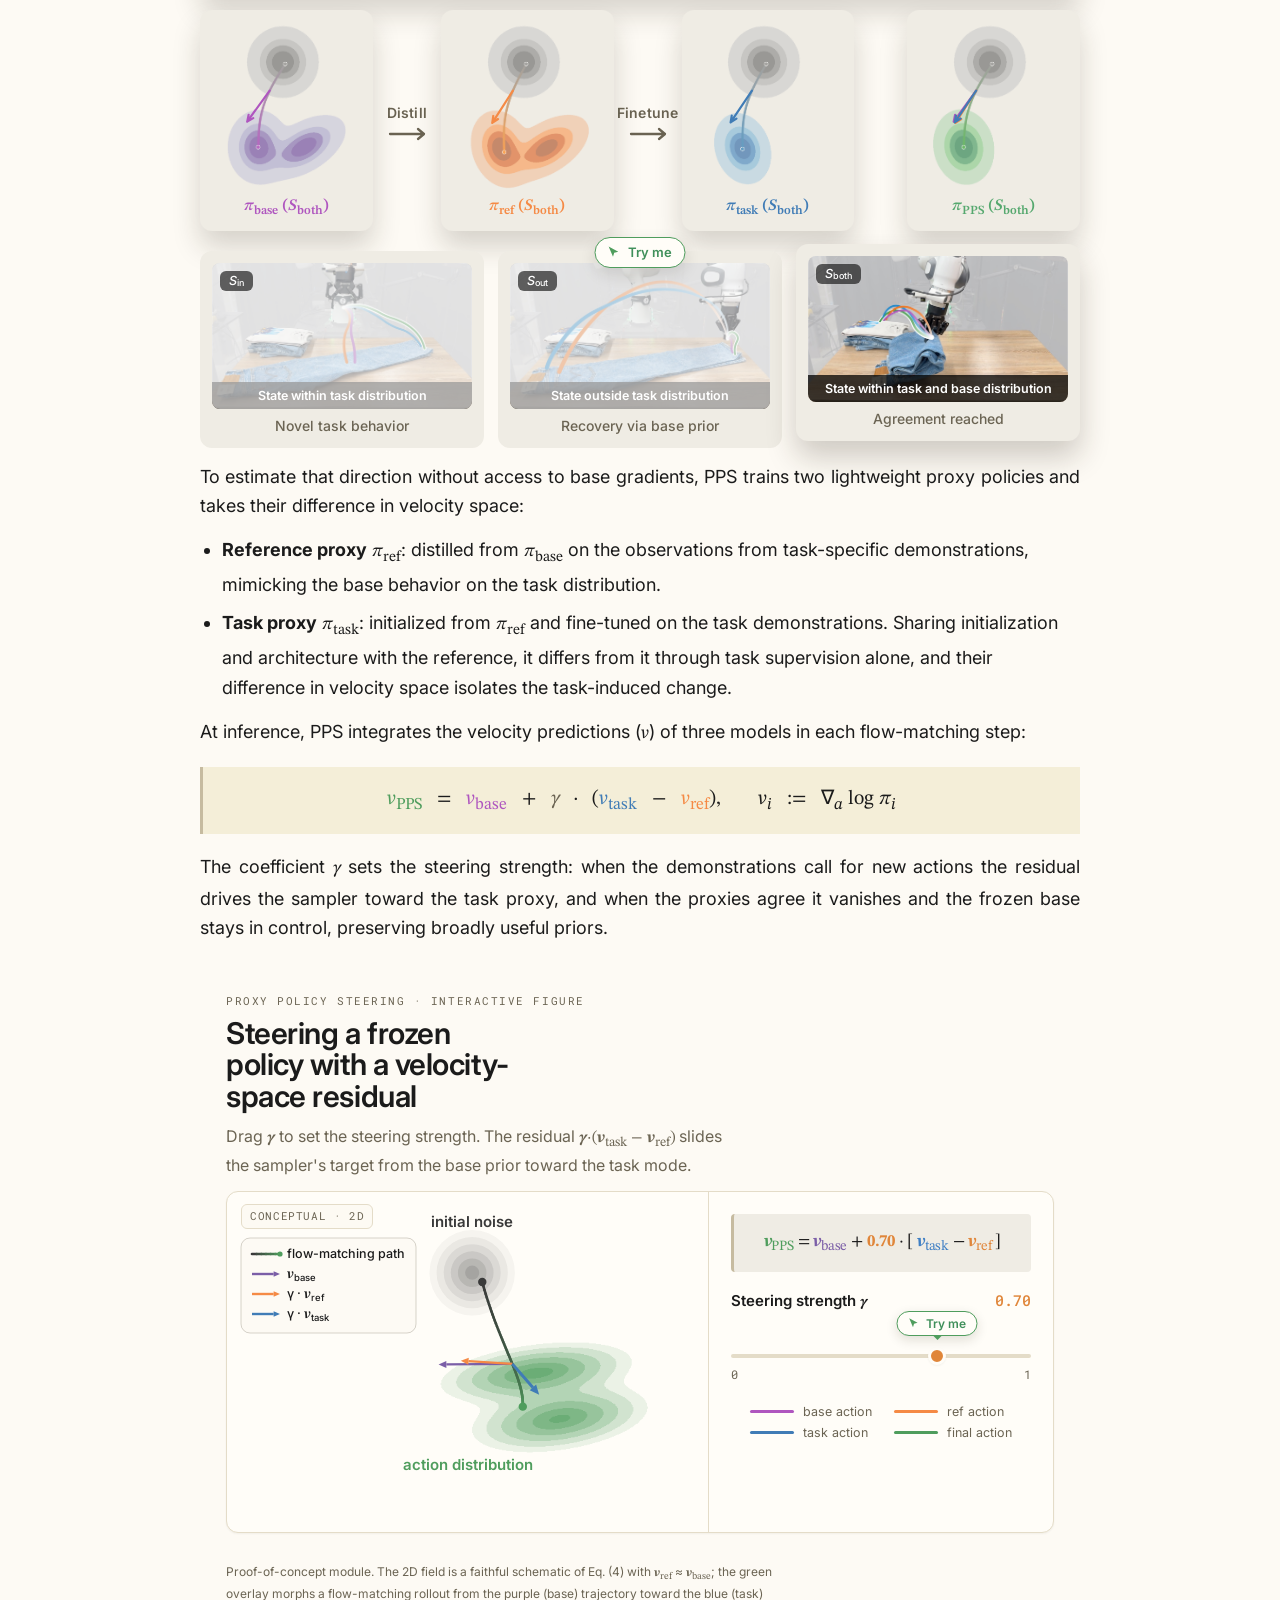
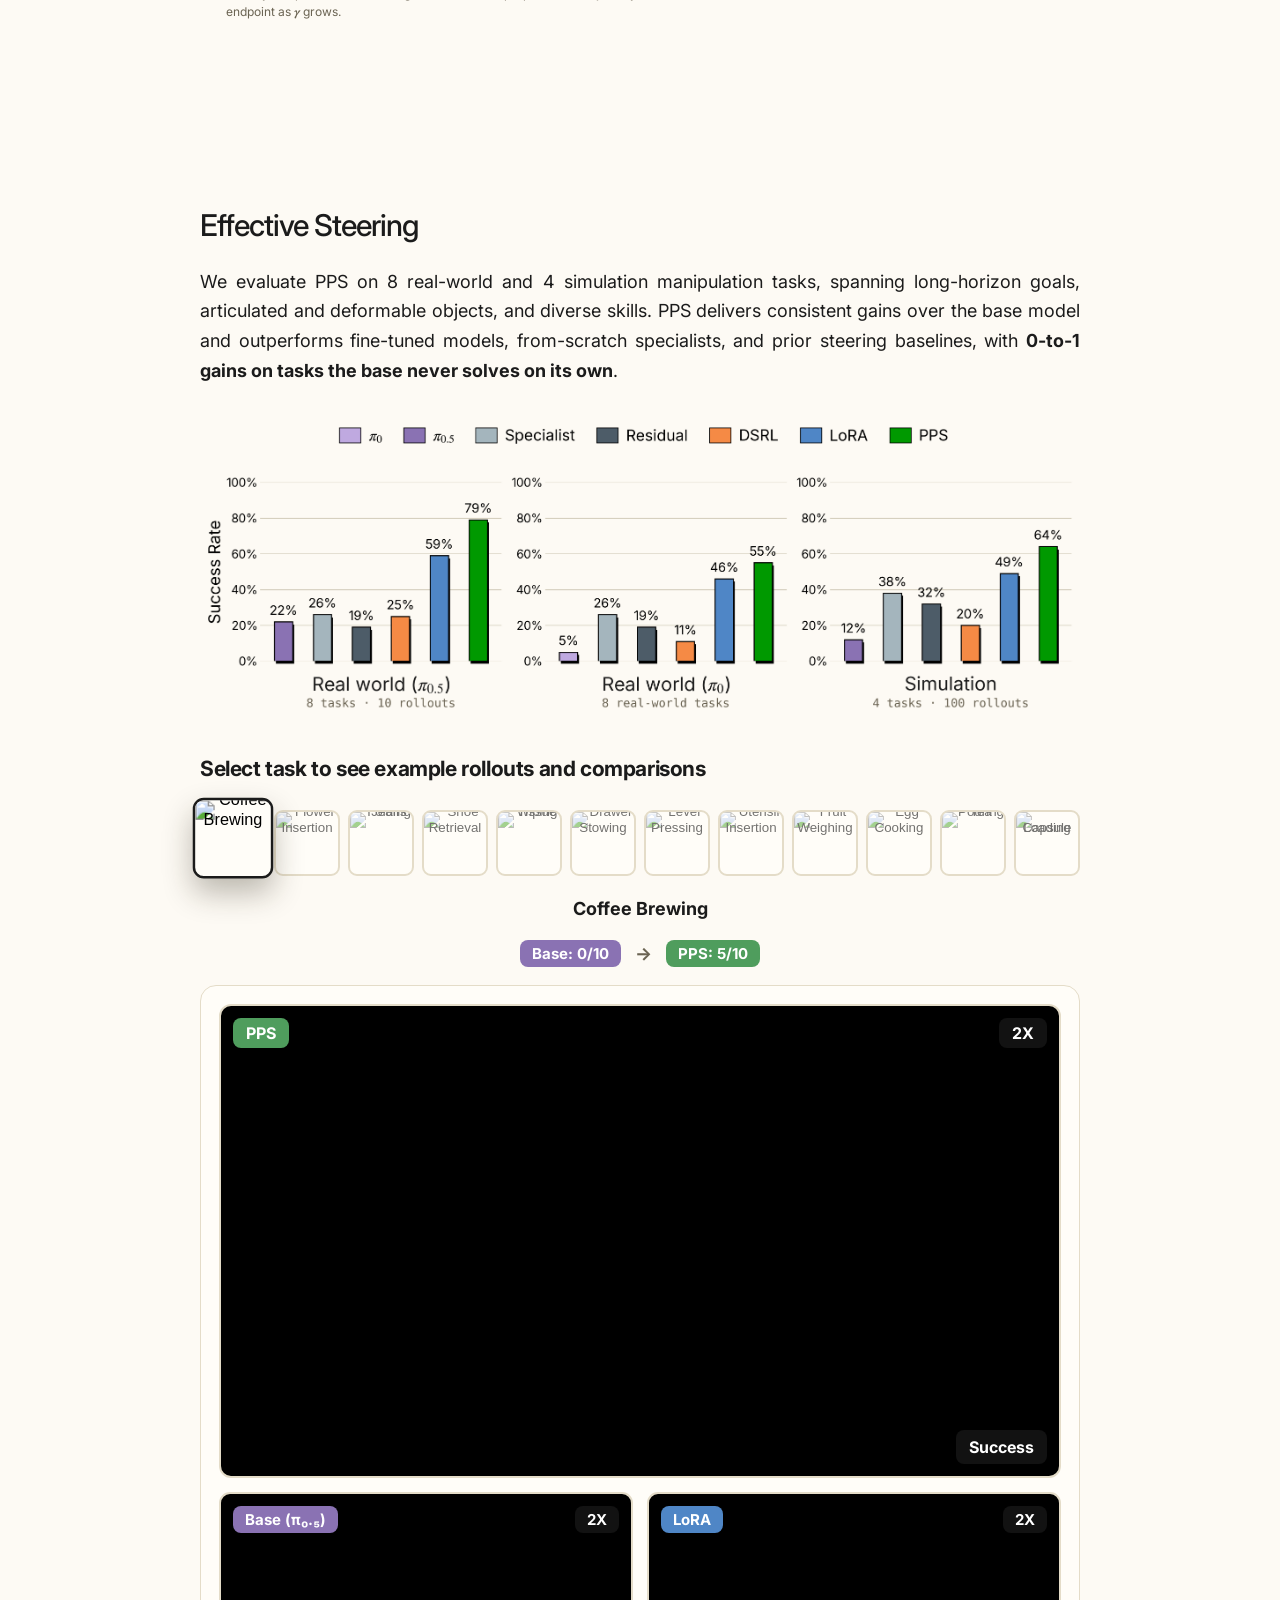
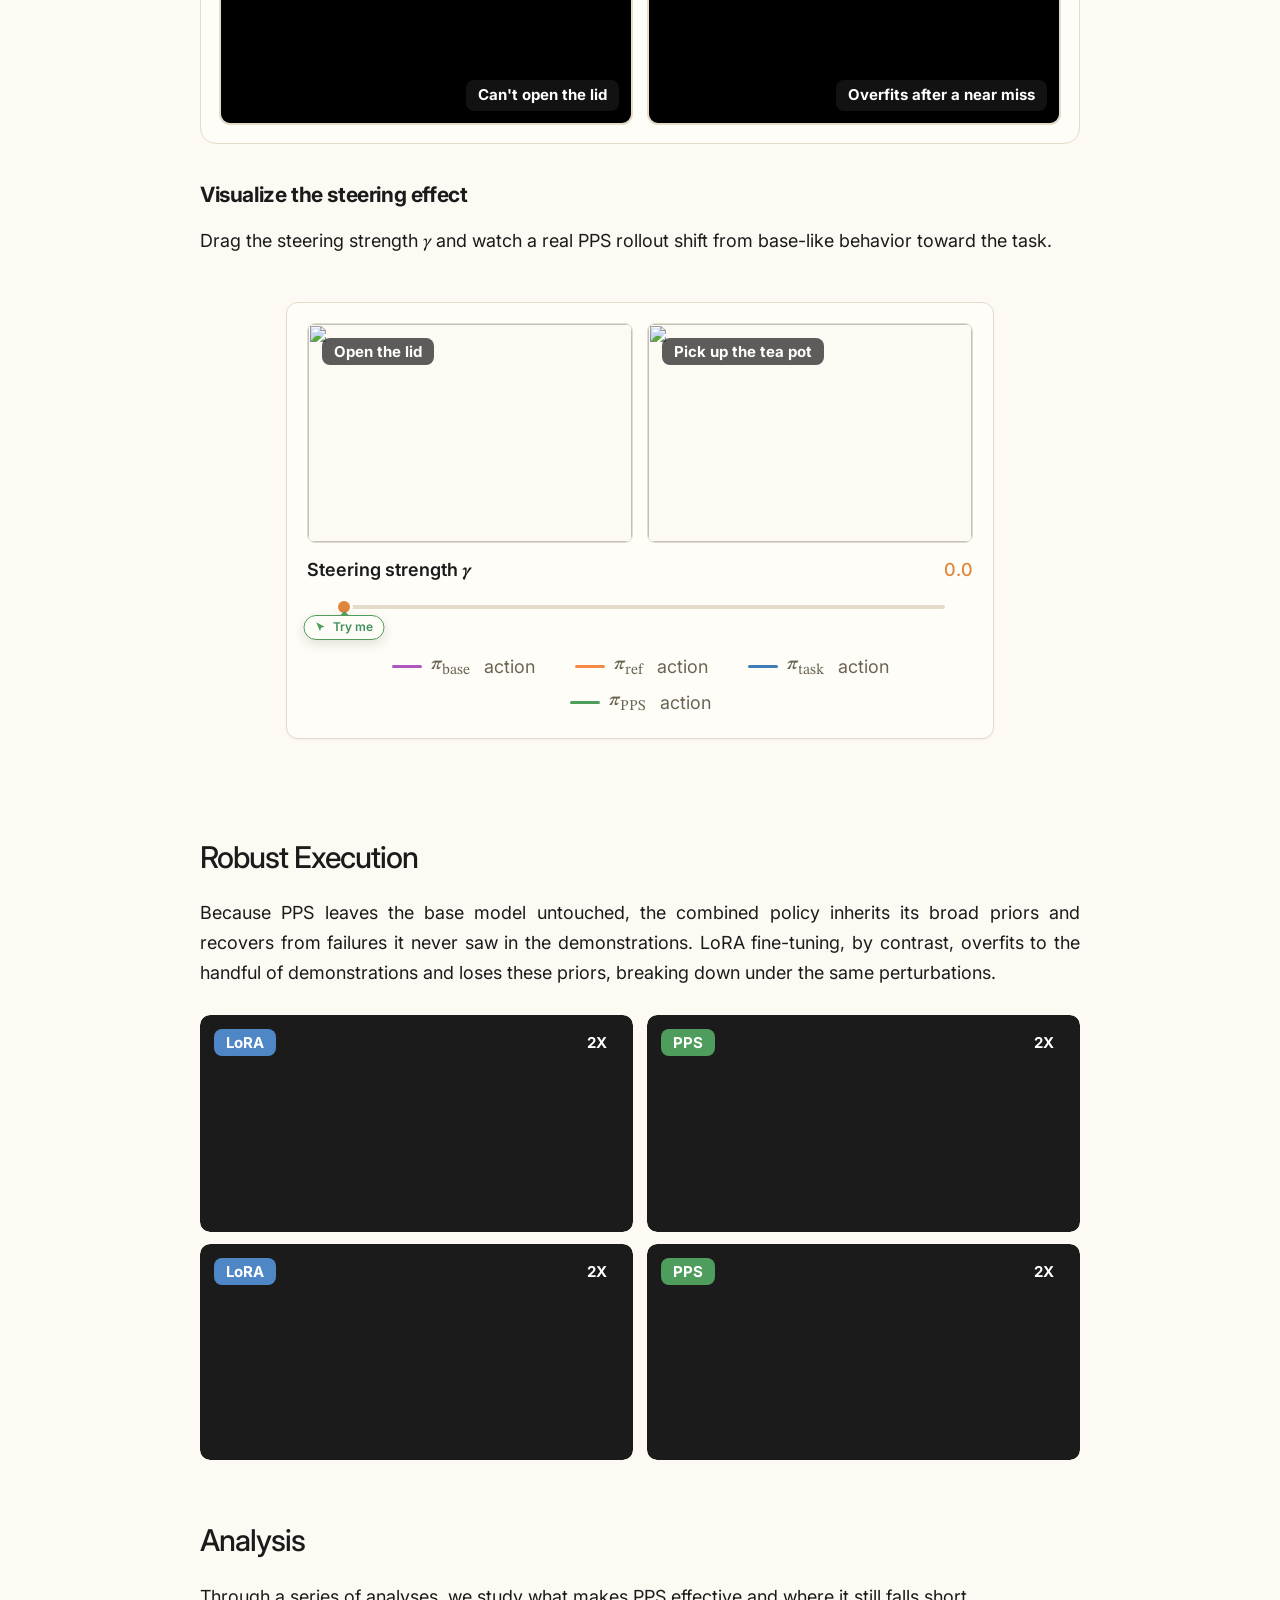
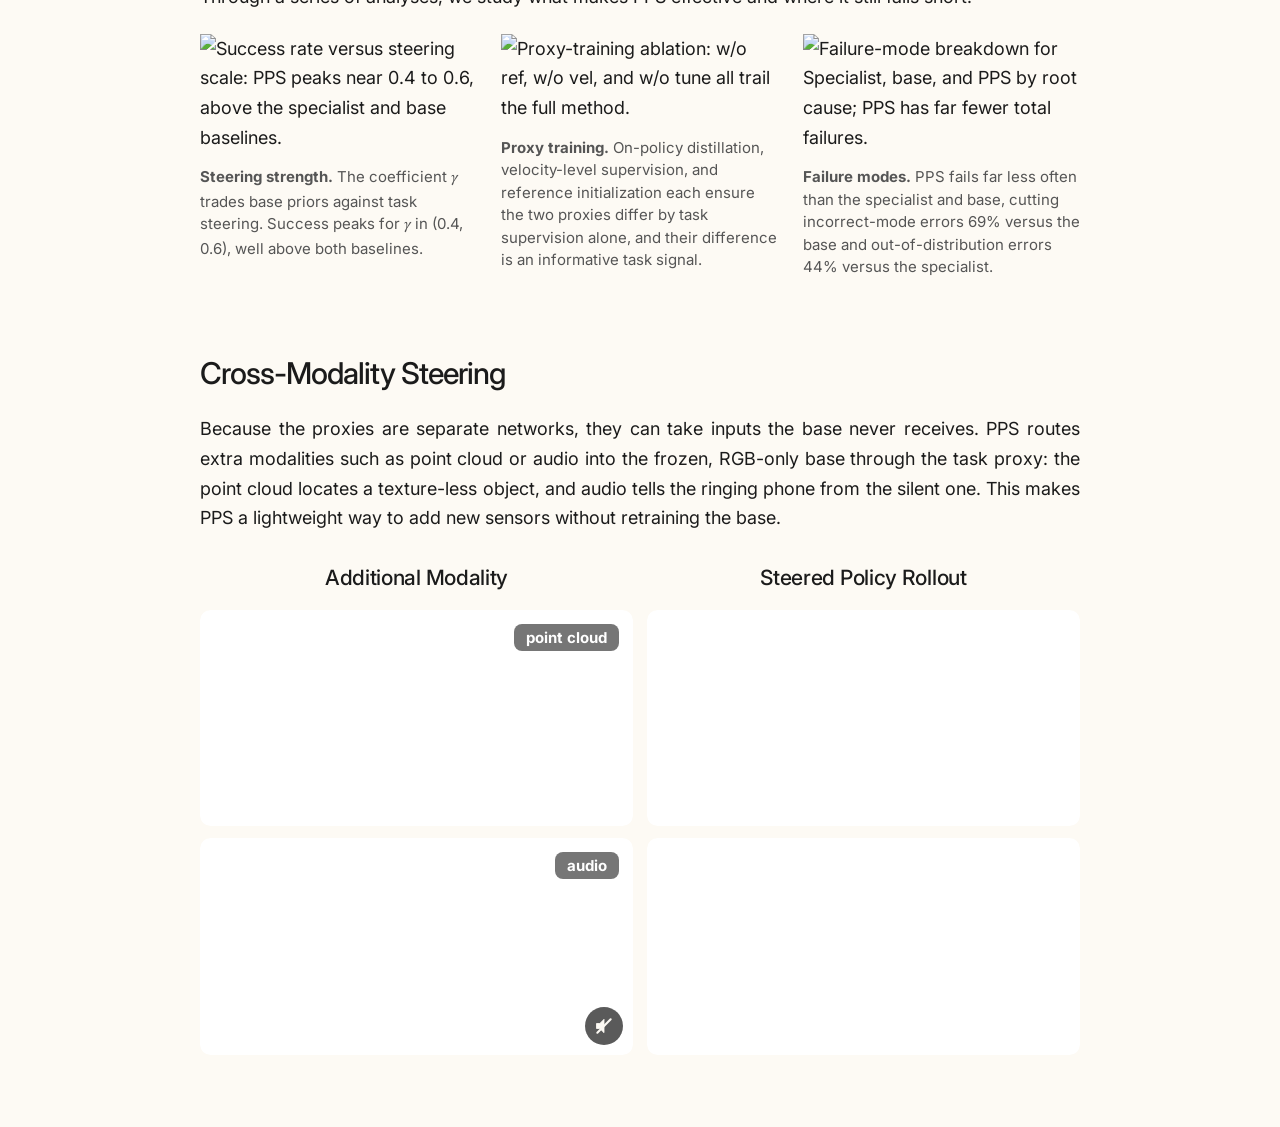
==== commit 3fc9cbe3: "Steering-strength readout: show 1 decimal (0.0, 0.7, ...) instead of 2 (fmt toFixed(2)->toFixed(1), " ====
--- a/index.html
+++ b/index.html
@@ -1268,21 +1268,53 @@
             <div class="ppsc-hero"><span class="ppsc-tag pps">PPS</span>
               <video src="./static/videos/sim_fruit.mp4" autoplay muted playsinline preload="metadata" data-speed="2"></video>
               <div class="ppsc-overlay"><span class="ppsc-overlay-text pps">Success</span></div></div>
+            <div class="ppsc-row">
+              <div class="ppsc-item"><span class="ppsc-tag base">Base (&pi;&#8320;.&#8325;)</span>
+                <video src="./static/videos/compare/fruit_base.mp4" autoplay muted playsinline preload="metadata" data-speed="2"></video>
+                <div class="ppsc-overlay"><span class="ppsc-overlay-text base">Misses the placing</span></div></div>
+              <div class="ppsc-item"><span class="ppsc-tag lora">LoRA</span>
+                <video src="./static/videos/compare/fruit_lora.mp4" autoplay muted playsinline preload="metadata" data-speed="2"></video>
+                <div class="ppsc-overlay"><span class="ppsc-overlay-text lora">Grasping failure, can't recover</span></div></div>
+            </div>
           </div>
           <div class="ppsc-panel" data-i="9">
             <div class="ppsc-hero"><span class="ppsc-tag pps">PPS</span>
               <video src="./static/videos/sim_egg.mp4" autoplay muted playsinline preload="metadata" data-speed="2"></video>
               <div class="ppsc-overlay"><span class="ppsc-overlay-text pps">Success</span></div></div>
+            <div class="ppsc-row">
+              <div class="ppsc-item"><span class="ppsc-tag base">Base (&pi;&#8320;.&#8325;)</span>
+                <video src="./static/videos/compare/egg_base.mp4" autoplay muted playsinline preload="metadata" data-speed="2"></video>
+                <div class="ppsc-overlay"><span class="ppsc-overlay-text base">Picks egg before opening lid</span></div></div>
+              <div class="ppsc-item"><span class="ppsc-tag lora">LoRA</span>
+                <video src="./static/videos/compare/egg_lora.mp4" autoplay muted playsinline preload="metadata" data-speed="2"></video>
+                <div class="ppsc-overlay"><span class="ppsc-overlay-text lora">Overfits to incorrect placing mode</span></div></div>
+            </div>
           </div>
           <div class="ppsc-panel" data-i="10">
             <div class="ppsc-hero"><span class="ppsc-tag pps">PPS</span>
               <video src="./static/videos/sim_tea.mp4" autoplay muted playsinline preload="metadata" data-speed="2"></video>
               <div class="ppsc-overlay"><span class="ppsc-overlay-text pps">Success</span></div></div>
+            <div class="ppsc-row">
+              <div class="ppsc-item"><span class="ppsc-tag base">Base (&pi;&#8320;.&#8325;)</span>
+                <video src="./static/videos/compare/tea_base.mp4" autoplay muted playsinline preload="metadata" data-speed="2"></video>
+                <div class="ppsc-overlay"><span class="ppsc-overlay-text base">Can't pick up the tea pot</span></div></div>
+              <div class="ppsc-item"><span class="ppsc-tag lora">LoRA</span>
+                <video src="./static/videos/compare/tea_lora.mp4" autoplay muted playsinline preload="metadata" data-speed="2"></video>
+                <div class="ppsc-overlay"><span class="ppsc-overlay-text lora">Missed grasp and fails to recover</span></div></div>
+            </div>
           </div>
           <div class="ppsc-panel" data-i="11">
             <div class="ppsc-hero"><span class="ppsc-tag pps">PPS</span>
               <video src="./static/videos/sim_capsule.mp4" autoplay muted playsinline preload="metadata" data-speed="2"></video>
               <div class="ppsc-overlay"><span class="ppsc-overlay-text pps">Success</span></div></div>
+            <div class="ppsc-row">
+              <div class="ppsc-item"><span class="ppsc-tag base">Base (&pi;&#8320;.&#8325;)</span>
+                <video src="./static/videos/compare/capsule_base.mp4" autoplay muted playsinline preload="metadata" data-speed="2"></video>
+                <div class="ppsc-overlay"><span class="ppsc-overlay-text base">Can't open the lid</span></div></div>
+              <div class="ppsc-item"><span class="ppsc-tag lora">LoRA</span>
+                <video src="./static/videos/compare/capsule_lora.mp4" autoplay muted playsinline preload="metadata" data-speed="2"></video>
+                <div class="ppsc-overlay"><span class="ppsc-overlay-text lora">Missed grasp and fails to recover</span></div></div>
+            </div>
           </div>
         </div>
       </div>
@@ -1433,7 +1465,7 @@
         and watch a real PPS rollout shift from base-like behavior toward the task.
       </p>
       <div class="pps-embed-block">
-        <iframe class="pps-embed-frame" data-embed src="./static/modules/steering_video.html?v=17"
+        <iframe class="pps-embed-frame" data-embed src="./static/modules/steering_video.html?v=21"
                 title="Real rollout vs. steering strength" scrolling="no" loading="lazy"></iframe>
       </div>
 
@@ -1538,23 +1570,22 @@
       </p>
 
       <div class="crossmod-grid">
+        <div class="crossmod-col-header">Additional Modality</div>
+        <div class="crossmod-col-header">Steered Policy Rollout</div>
         <div class="crossmod-cell">
           <video class="crossmod-video" src="./static/videos/pointcloud_mod.mp4"
                  autoplay muted loop playsinline preload="metadata"></video>
-          <span class="crossmod-role-tag mod">Additional Modality</span>
           <span class="crossmod-tag">point cloud</span>
         </div>
         <div class="crossmod-cell">
           <video class="crossmod-video" src="./static/videos/pointcloud_base.mp4"
                  autoplay muted loop playsinline preload="metadata"></video>
-          <span class="crossmod-role-tag roll">Steered Policy Rollout</span>
         </div>
 
         <div class="crossmod-cell">
           <video class="crossmod-video" id="crossmodAudioMod"
                  src="./static/videos/audio_mod.mp4"
                  autoplay muted loop playsinline preload="metadata"></video>
-          <span class="crossmod-role-tag mod">Additional Modality</span>
           <span class="crossmod-tag">audio</span>
           <button type="button" class="crossmod-audio-toggle"
                   data-target="crossmodAudioMod"
@@ -1575,7 +1606,6 @@
         <div class="crossmod-cell">
           <video class="crossmod-video" src="./static/videos/audio_base.mp4"
                  autoplay muted loop playsinline preload="metadata"></video>
-          <span class="crossmod-role-tag roll">Steered Policy Rollout</span>
         </div>
       </div>
     </section>
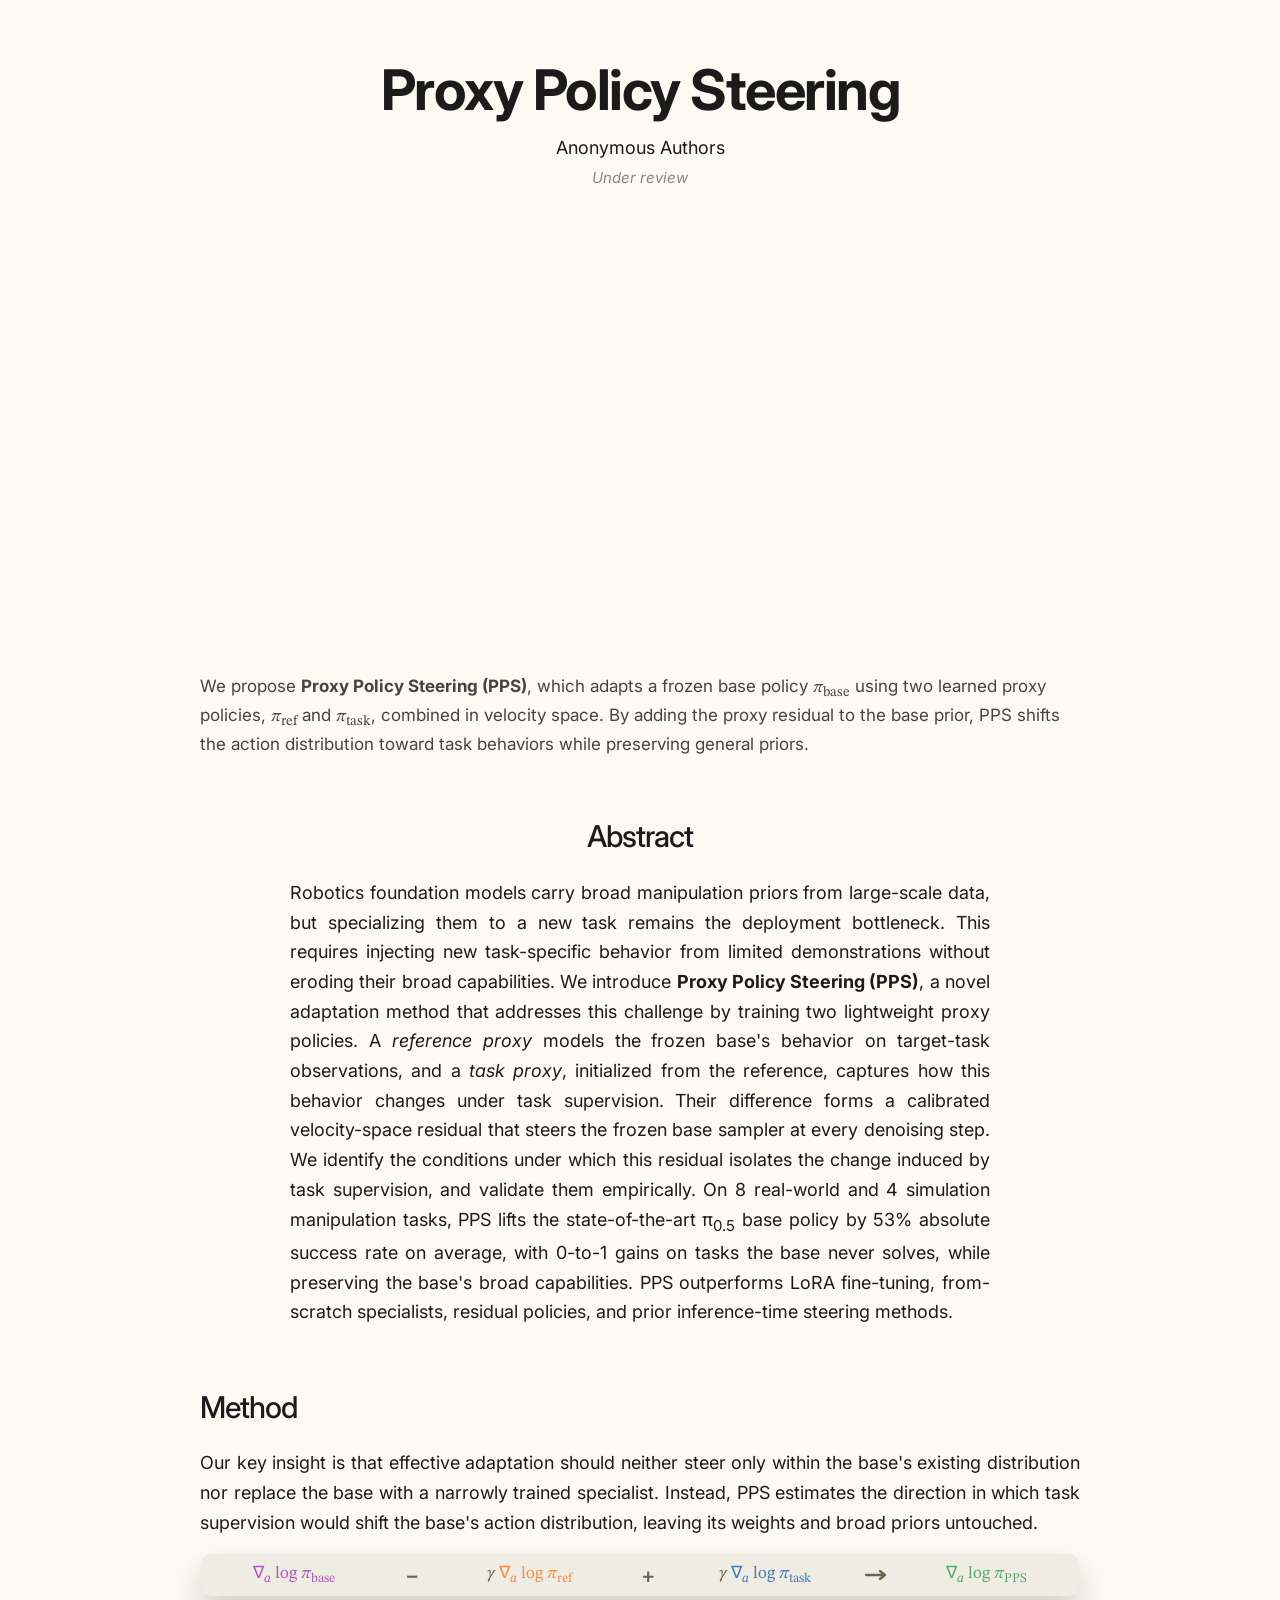
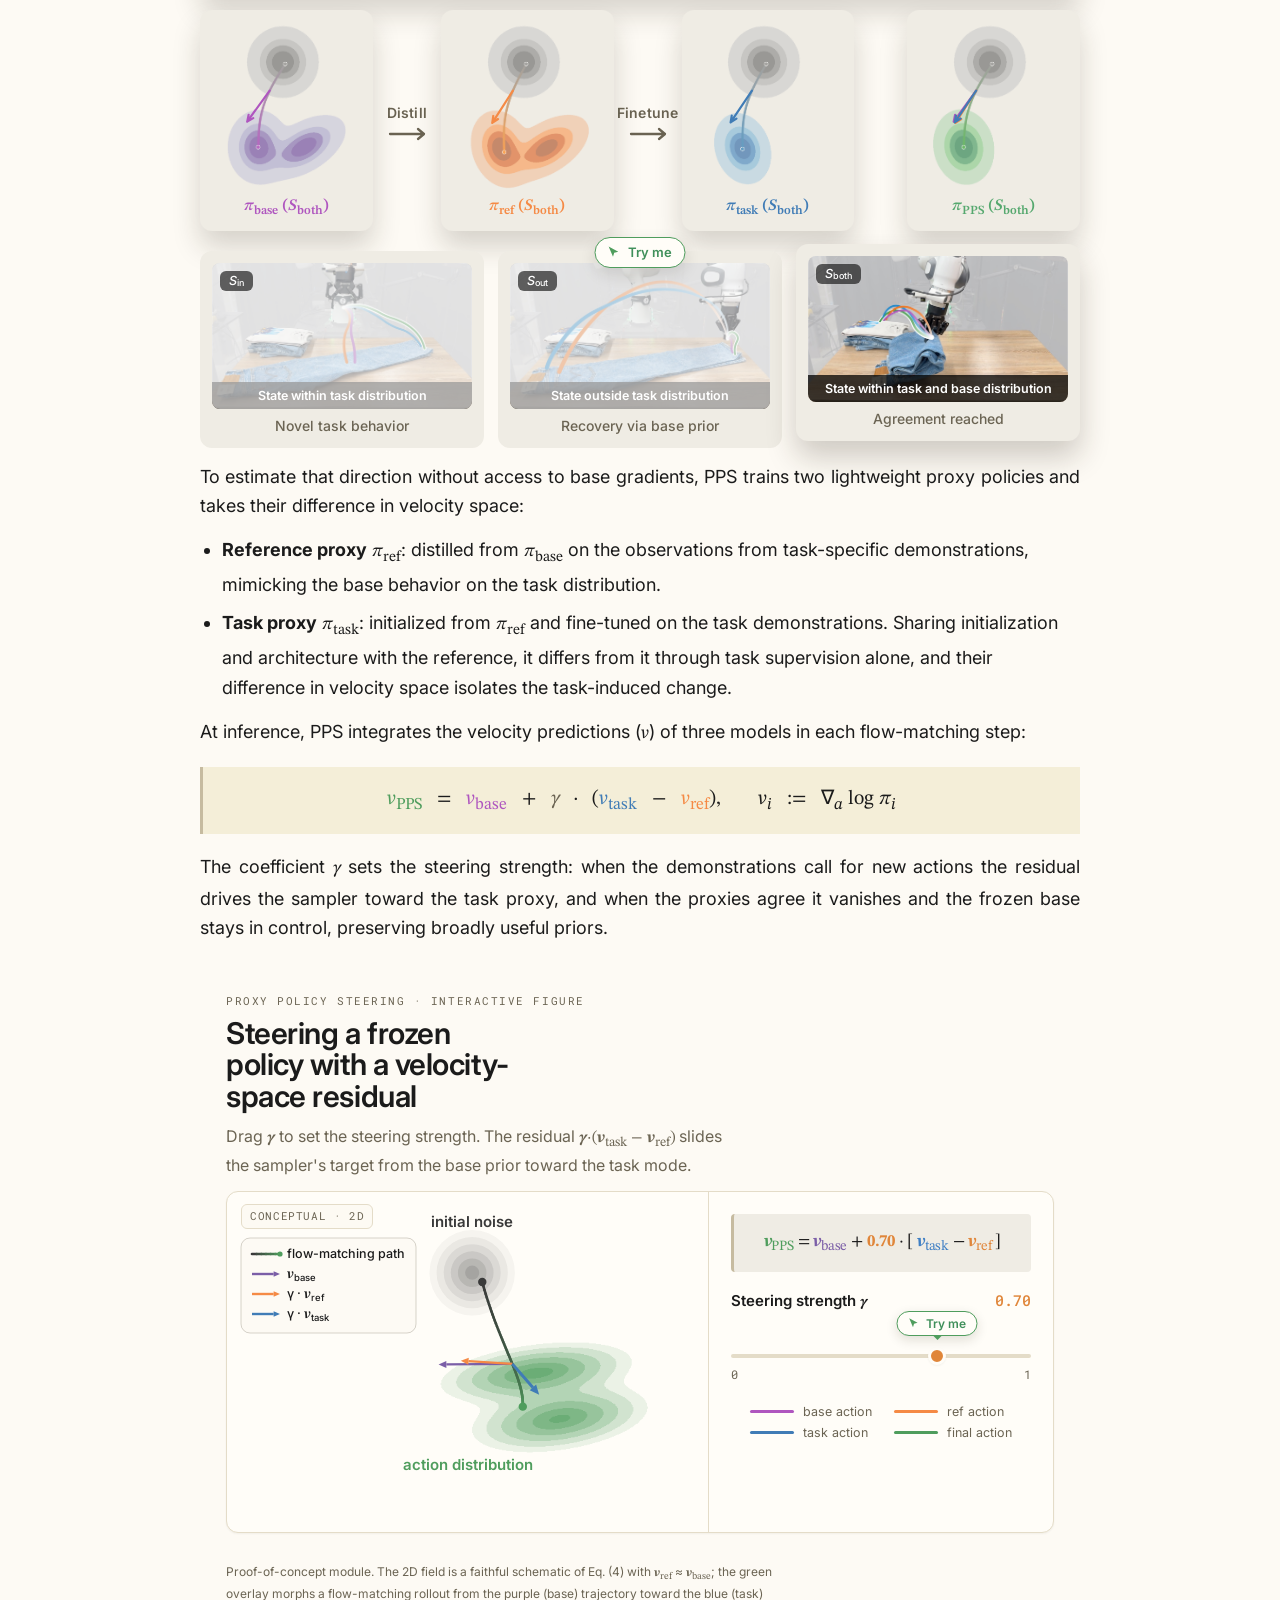
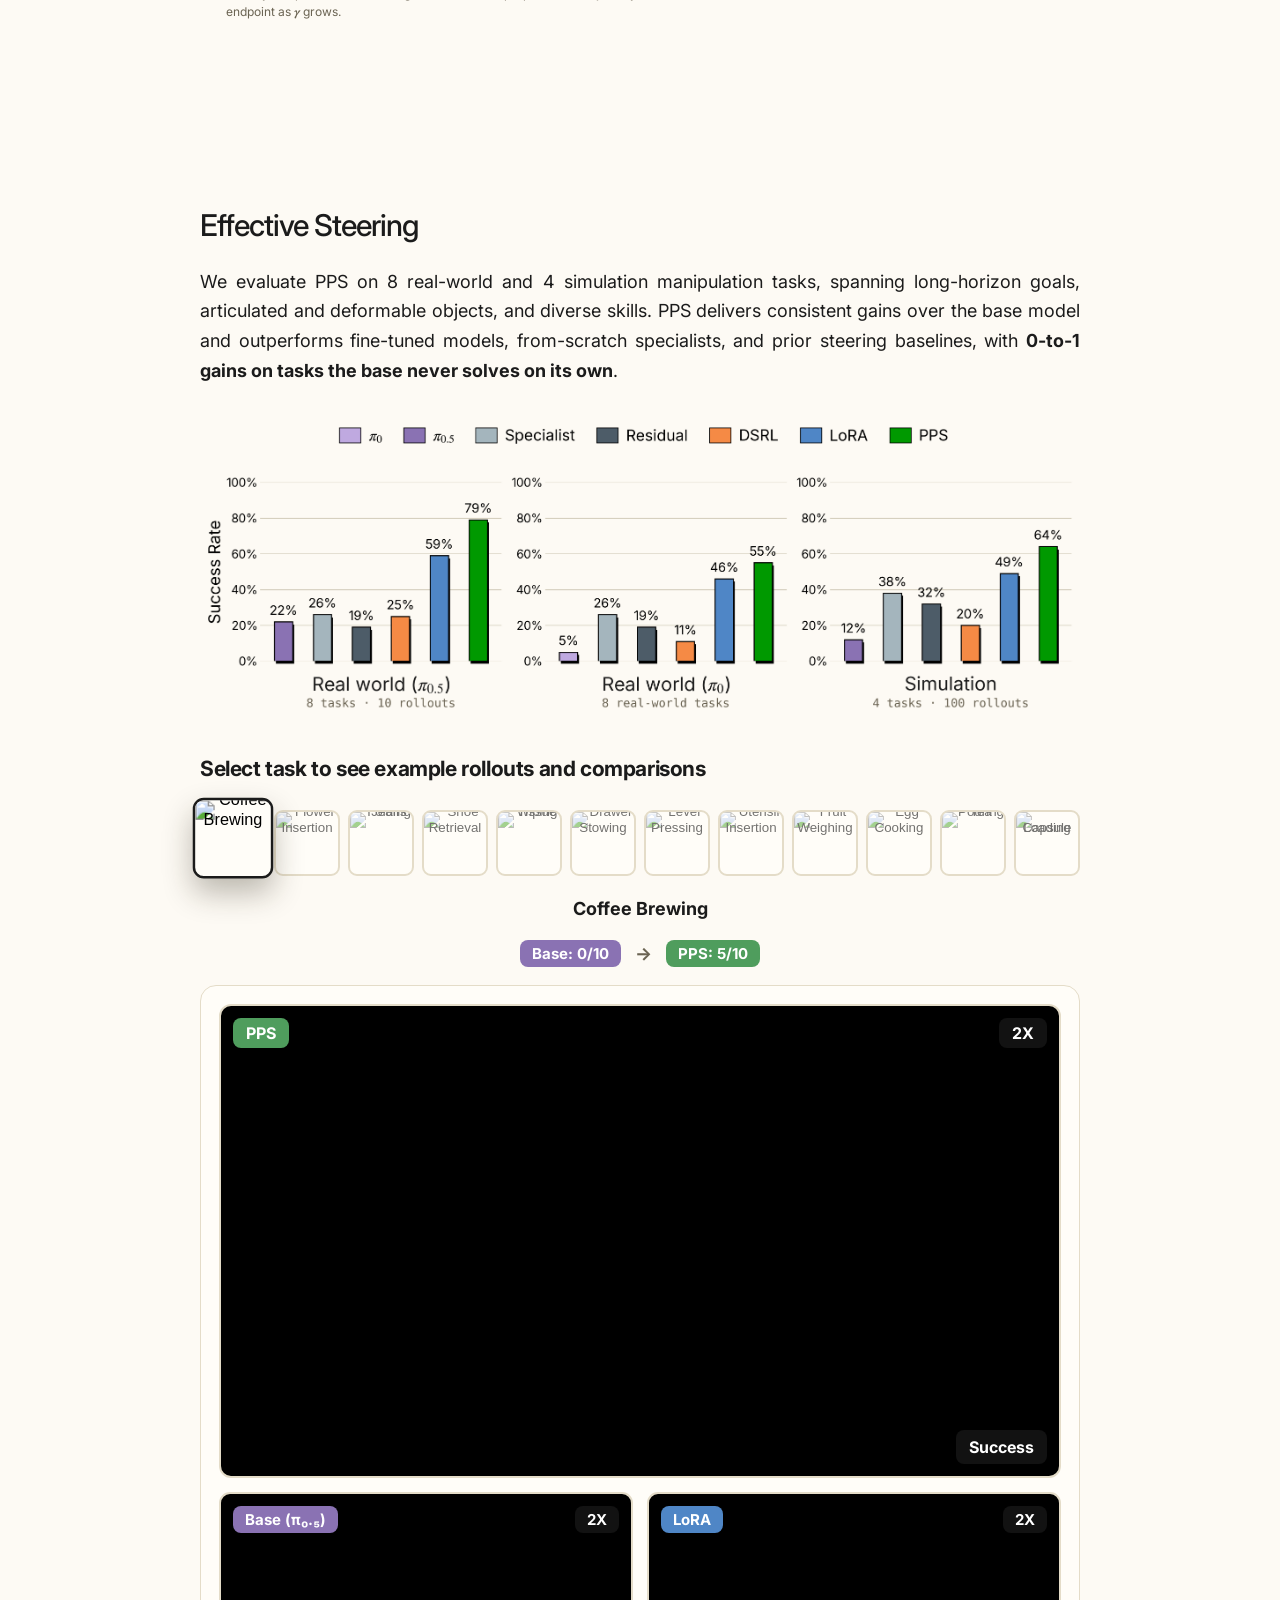
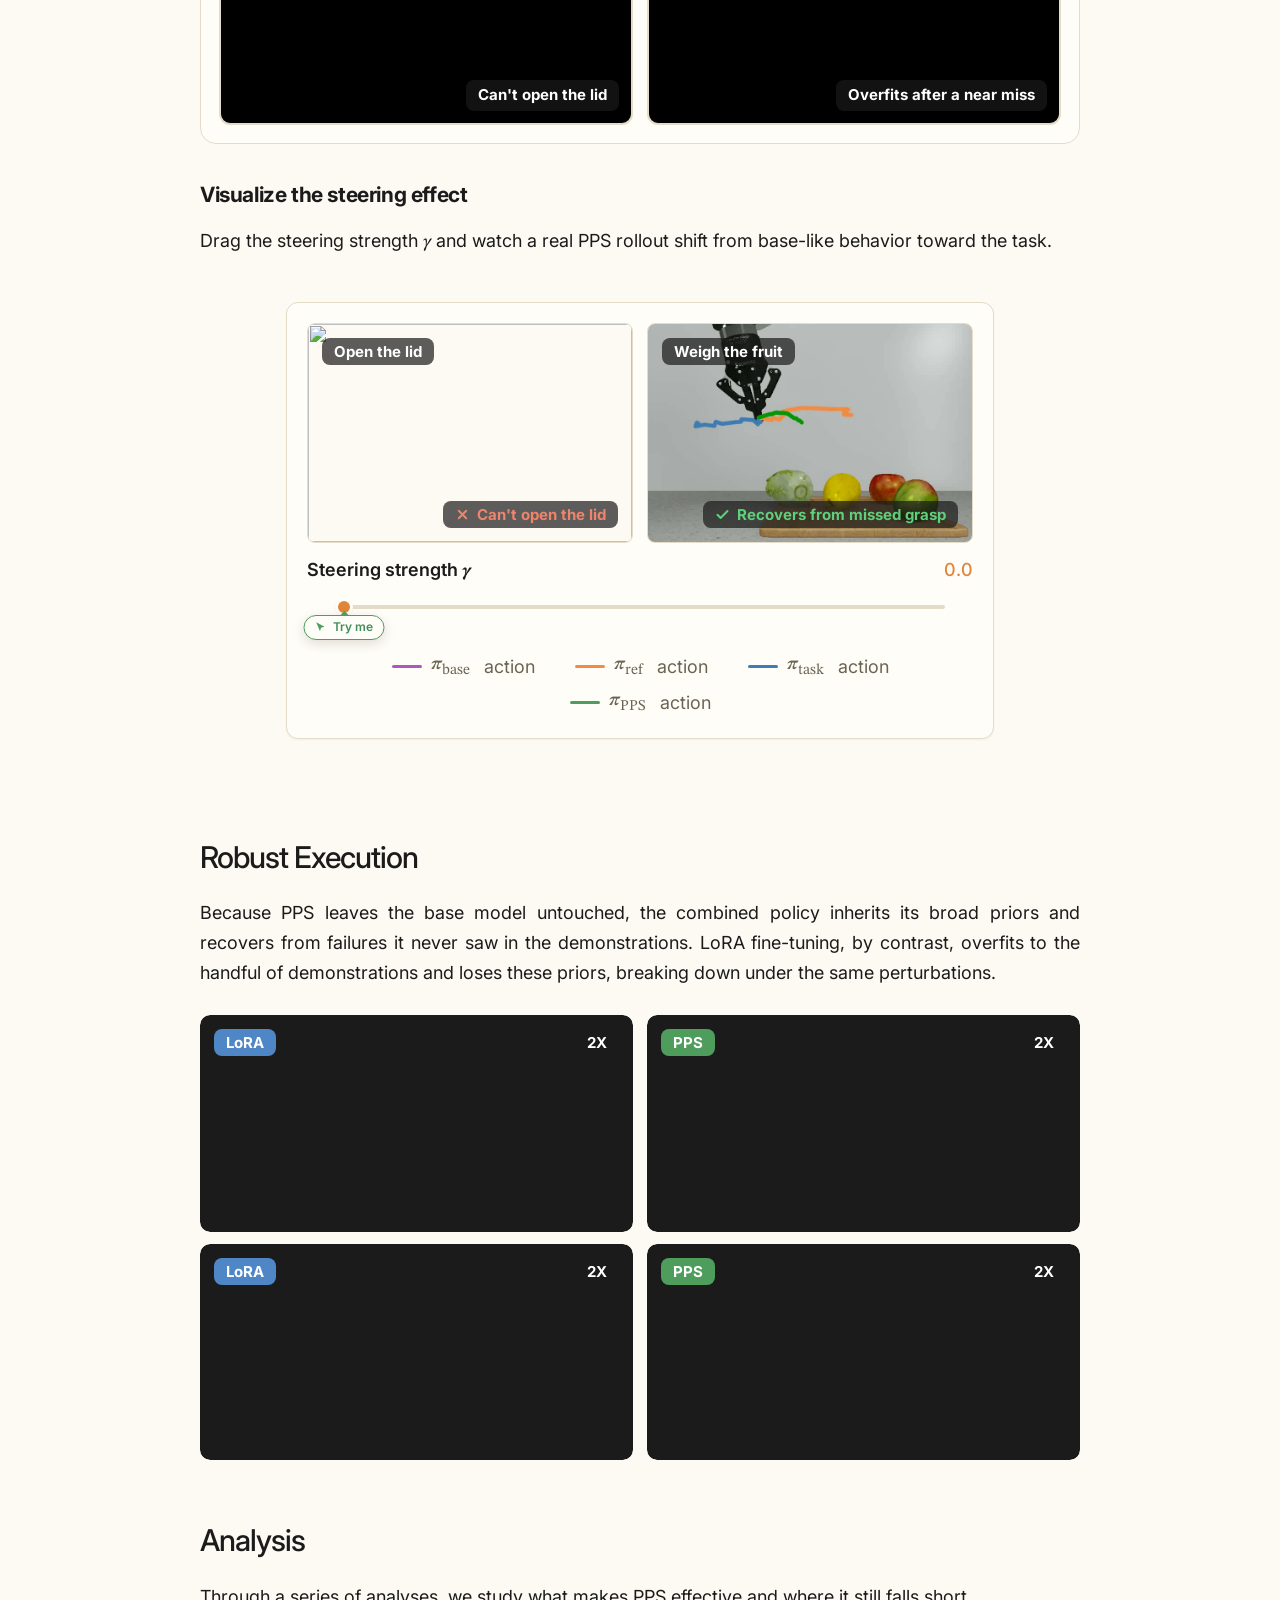
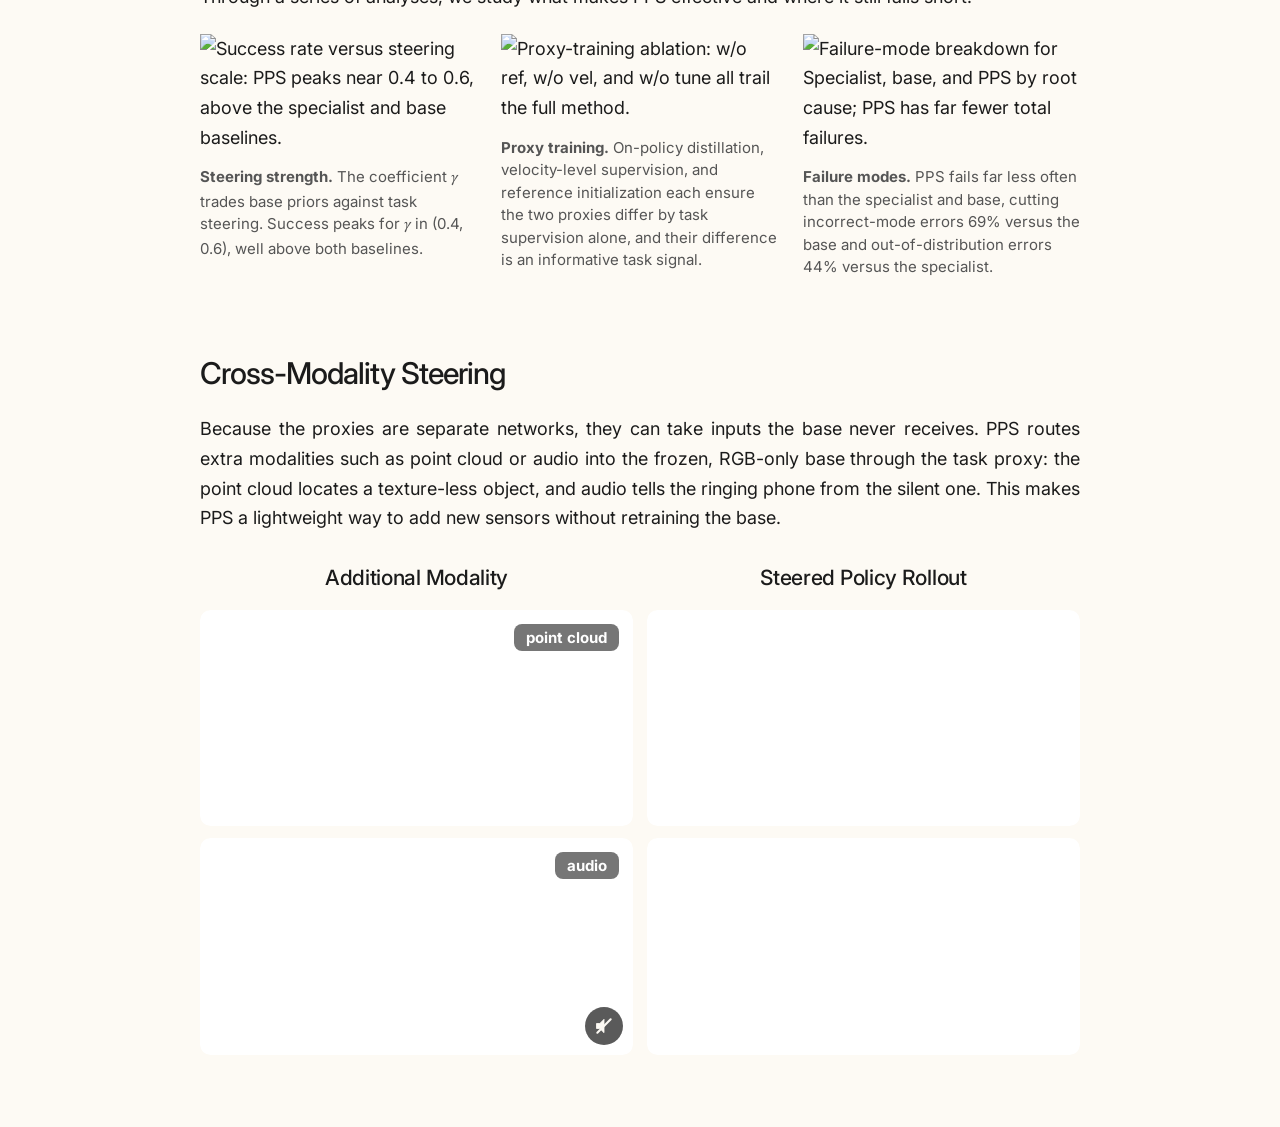
==== commit a2fd3bbc: "Steering strength: add bottom-right outcome badges (green ✓ success / red ✗ fail) keyed to γ per pan" ====
--- a/index.html
+++ b/index.html
@@ -1465,7 +1465,7 @@
         and watch a real PPS rollout shift from base-like behavior toward the task.
       </p>
       <div class="pps-embed-block">
-        <iframe class="pps-embed-frame" data-embed src="./static/modules/steering_video.html?v=21"
+        <iframe class="pps-embed-frame" data-embed src="./static/modules/steering_video.html?v=23"
                 title="Real rollout vs. steering strength" scrolling="no" loading="lazy"></iframe>
       </div>
 
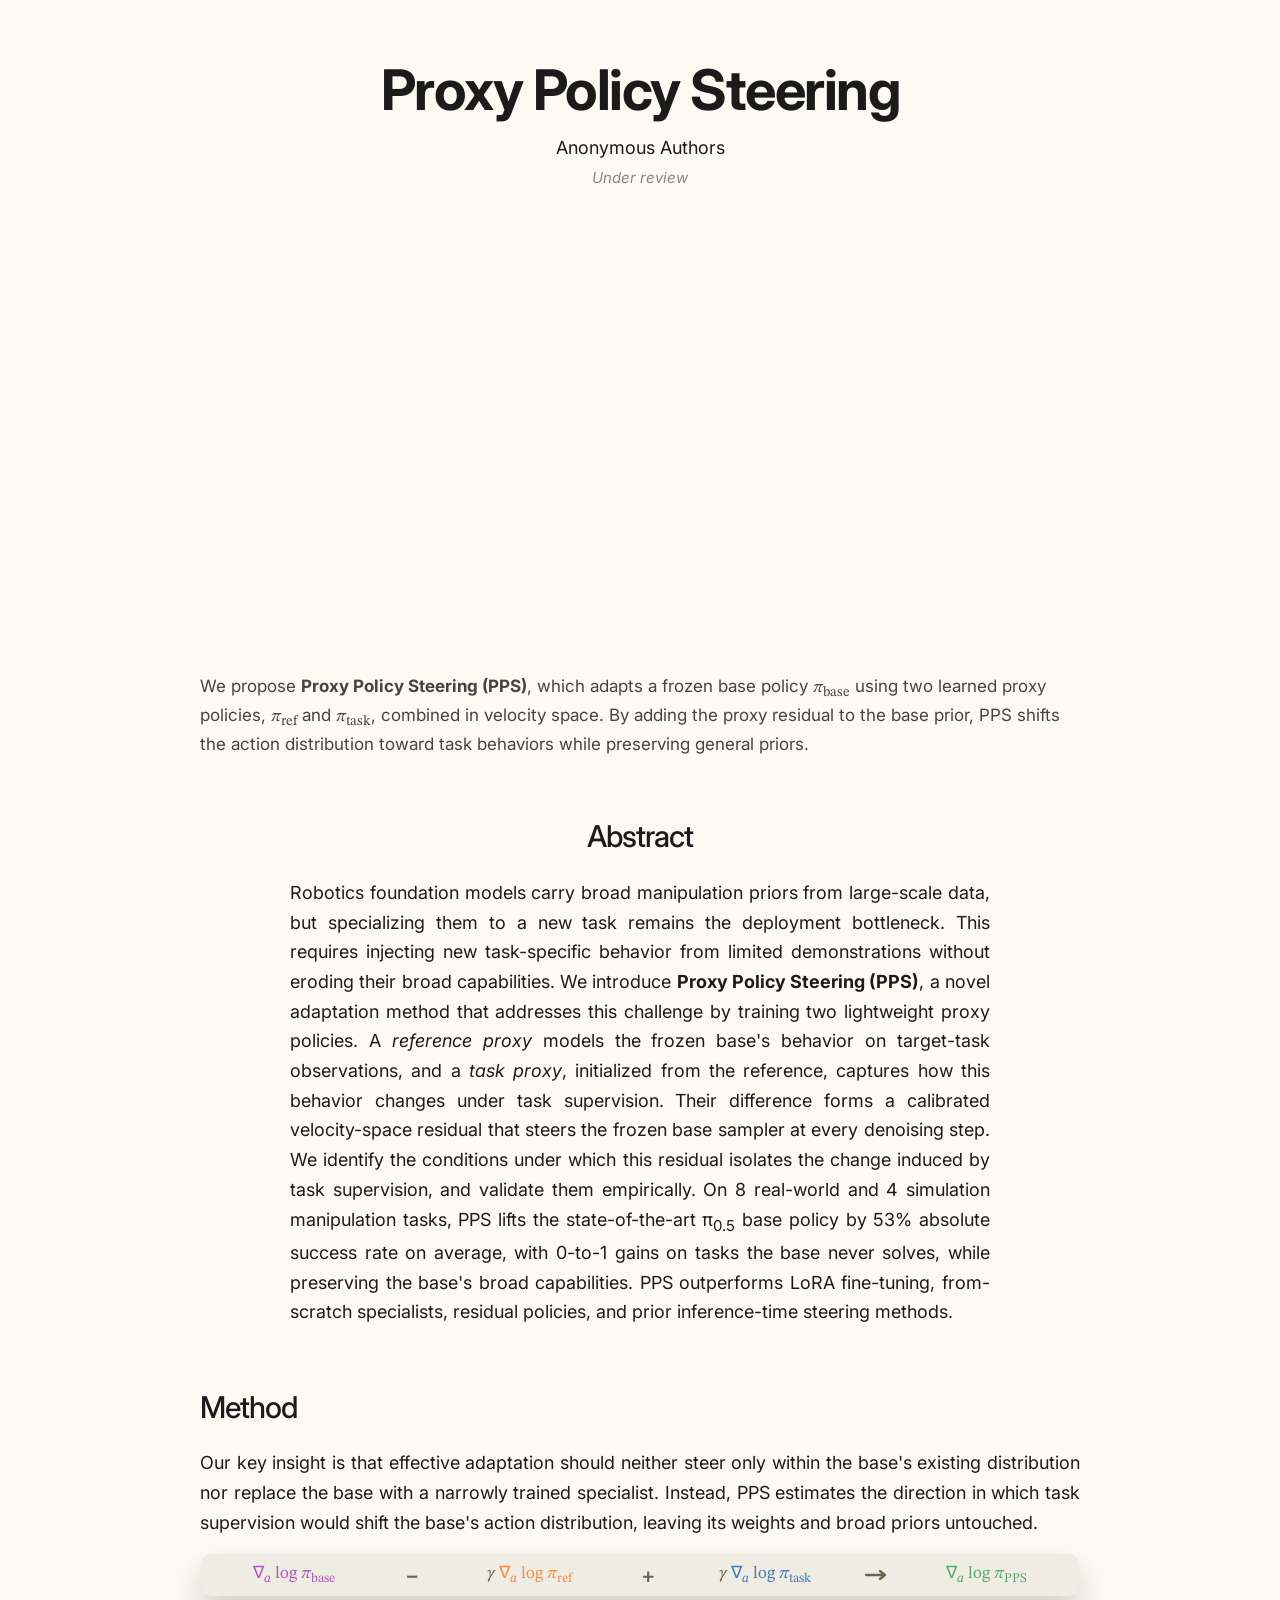
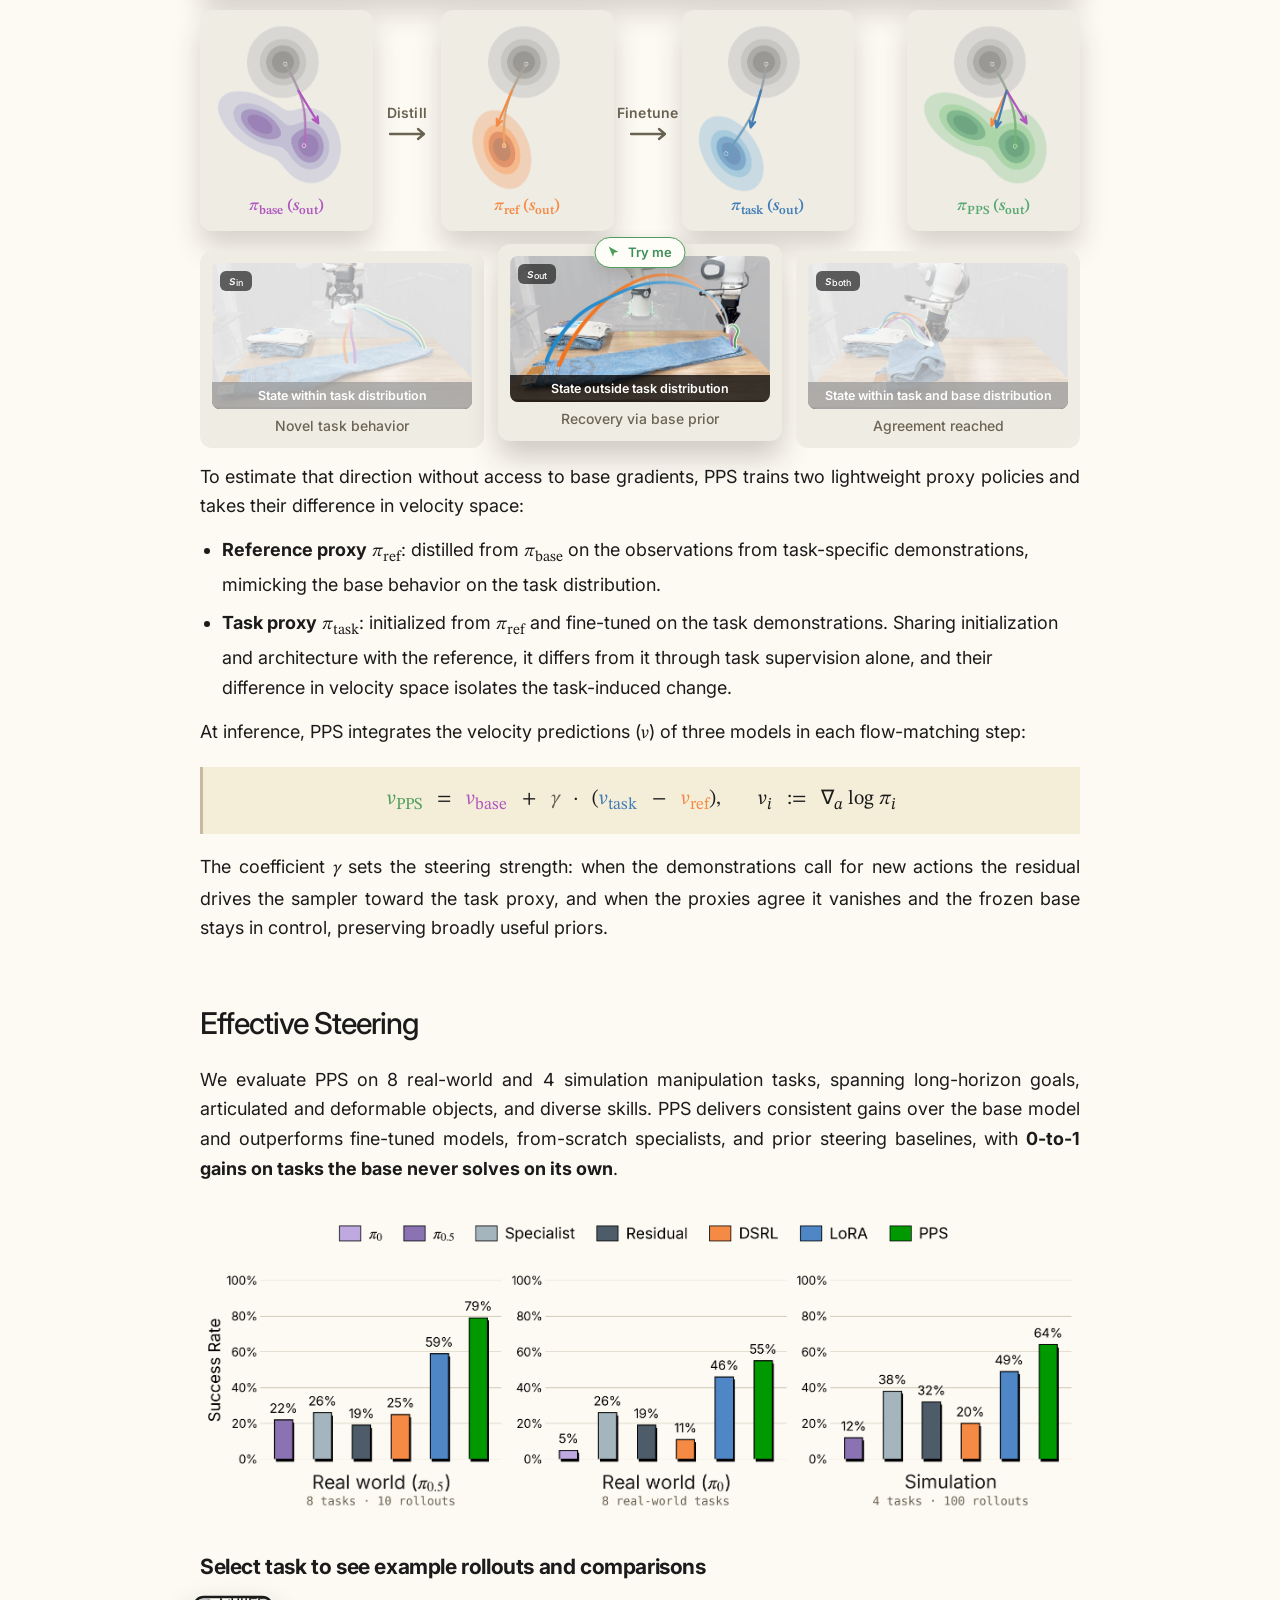
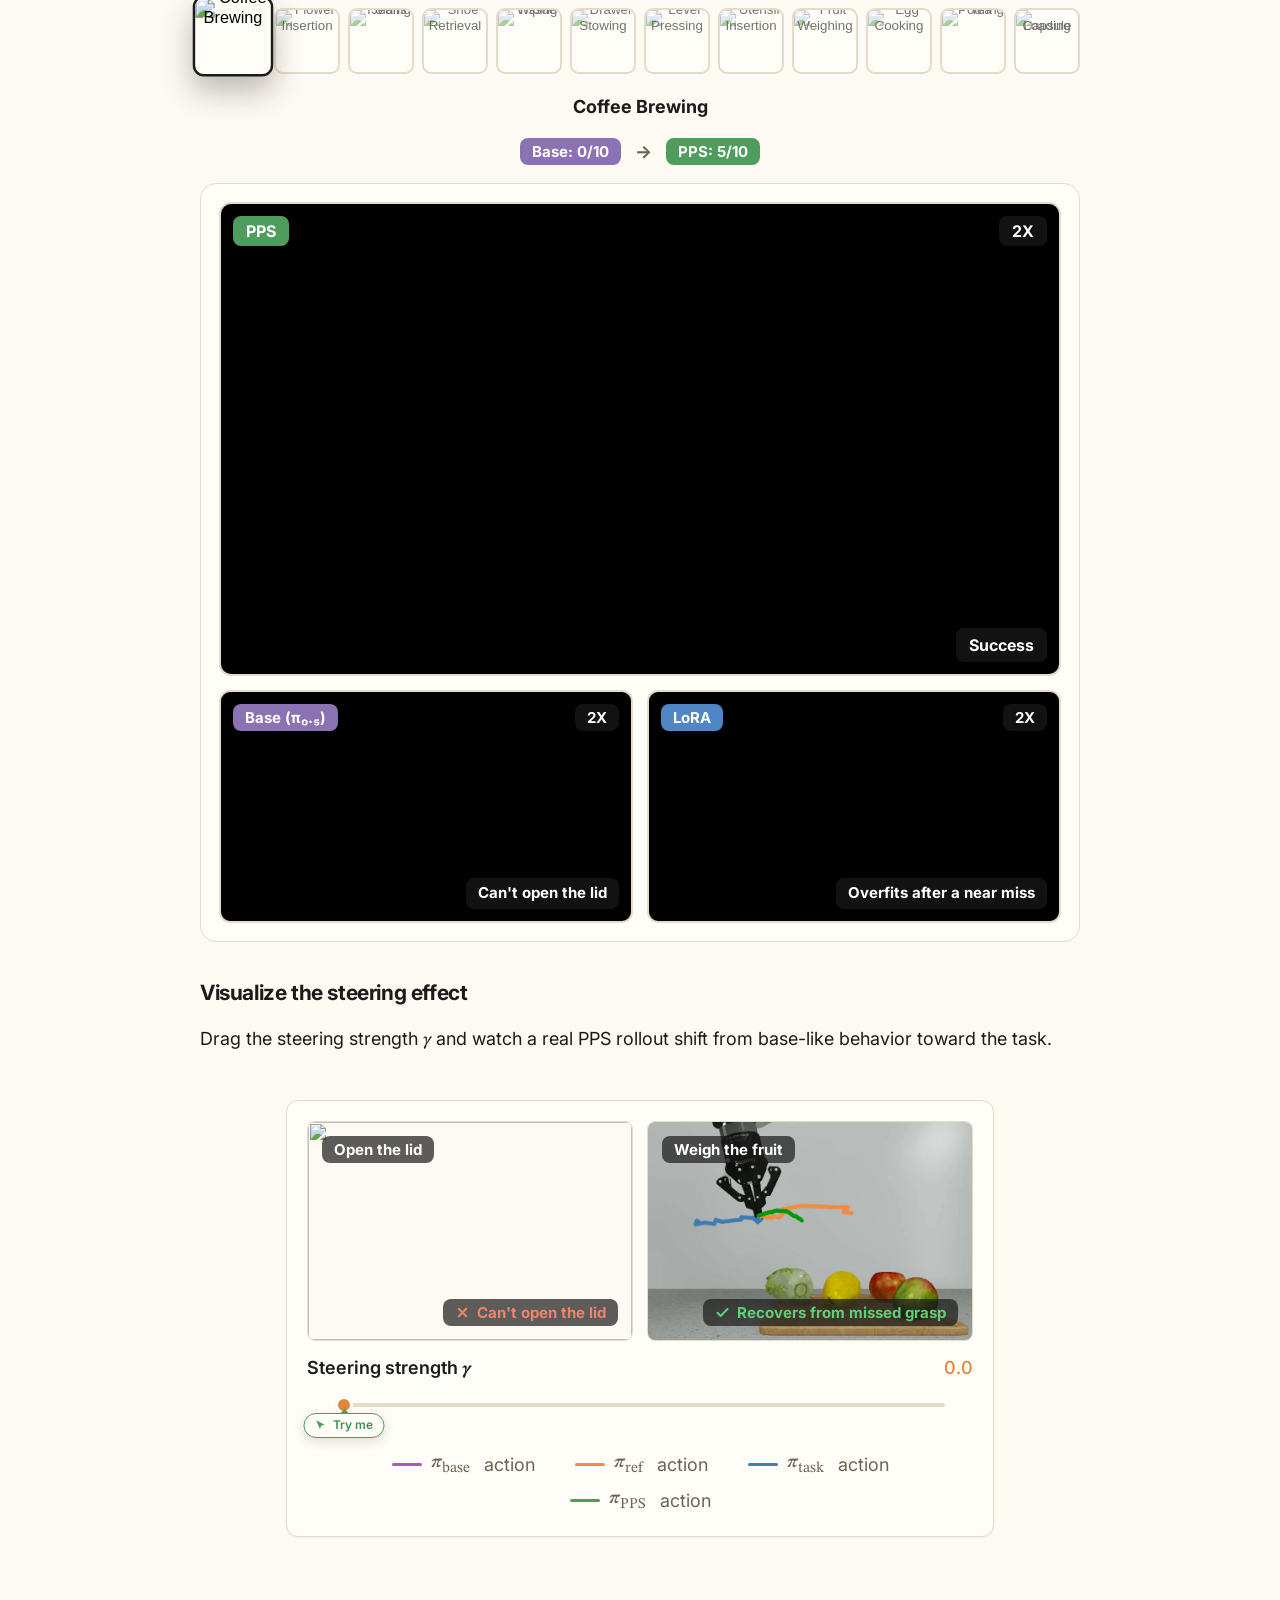
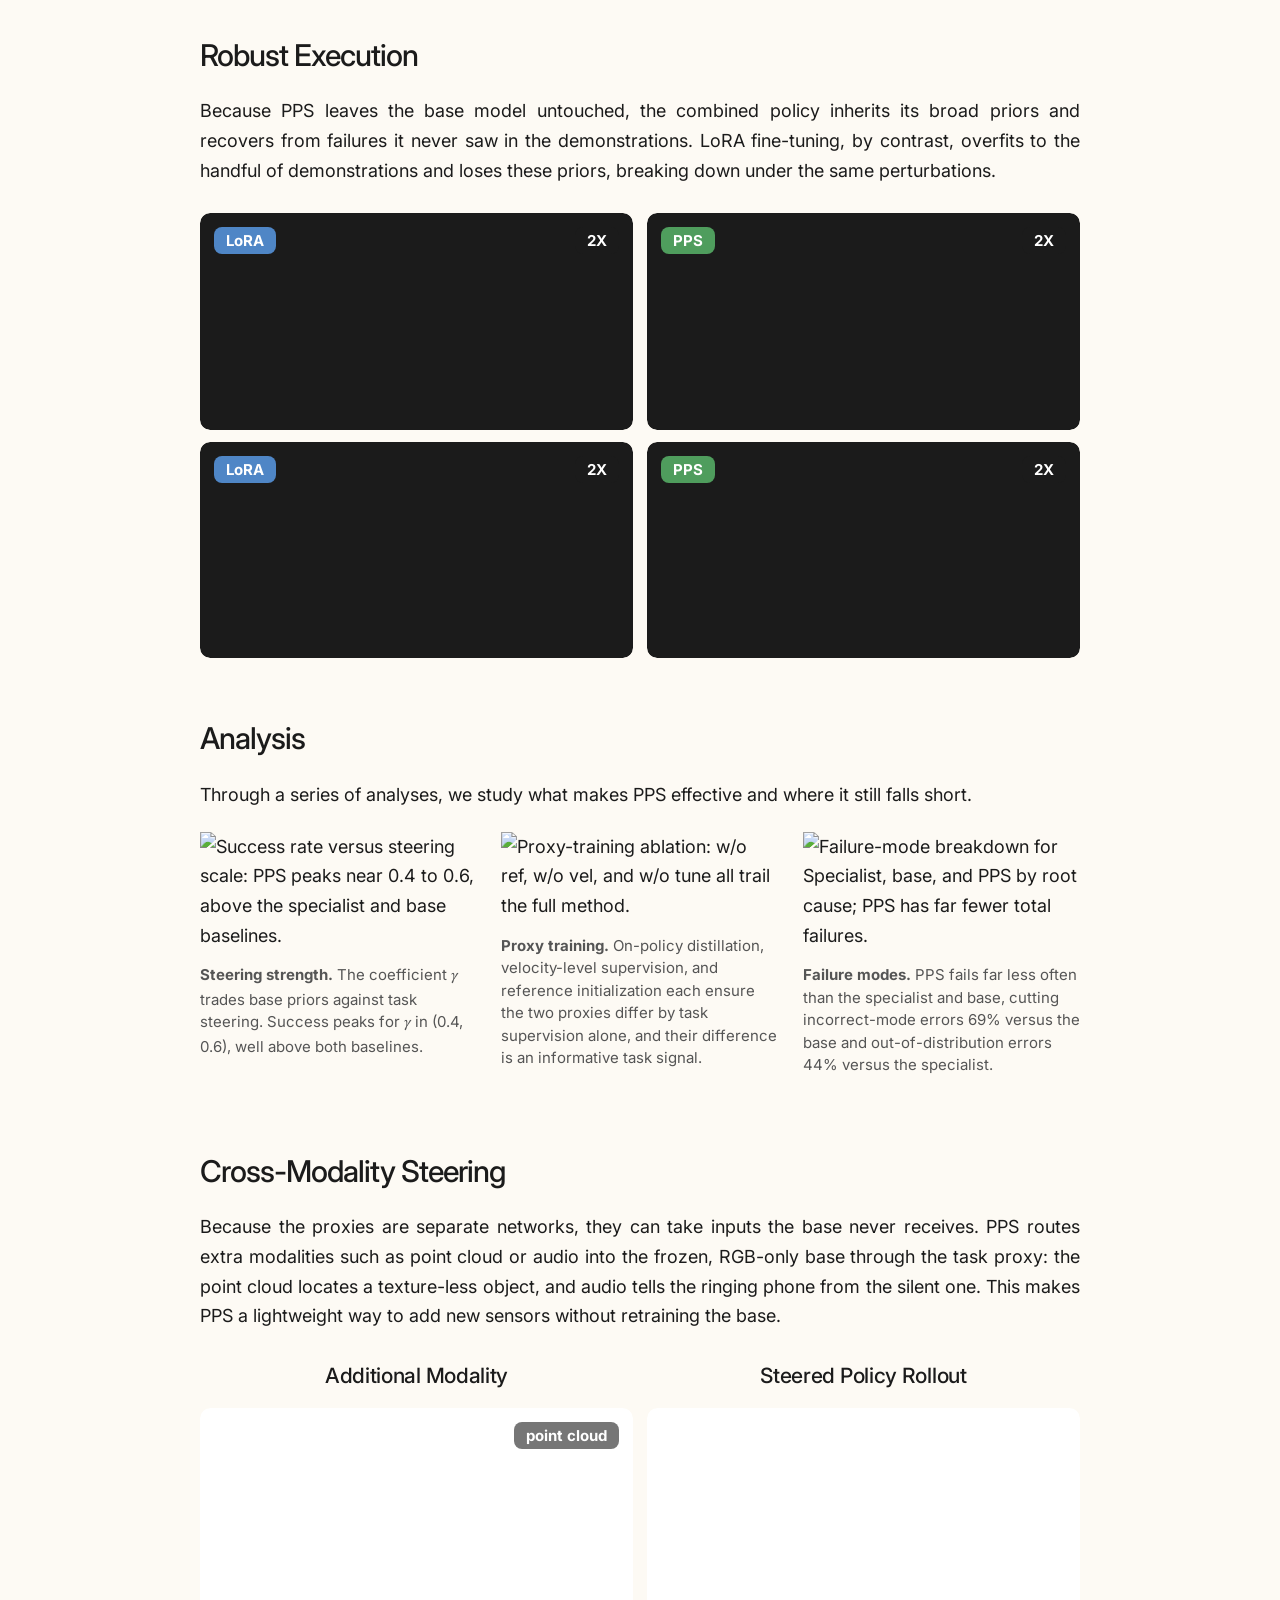
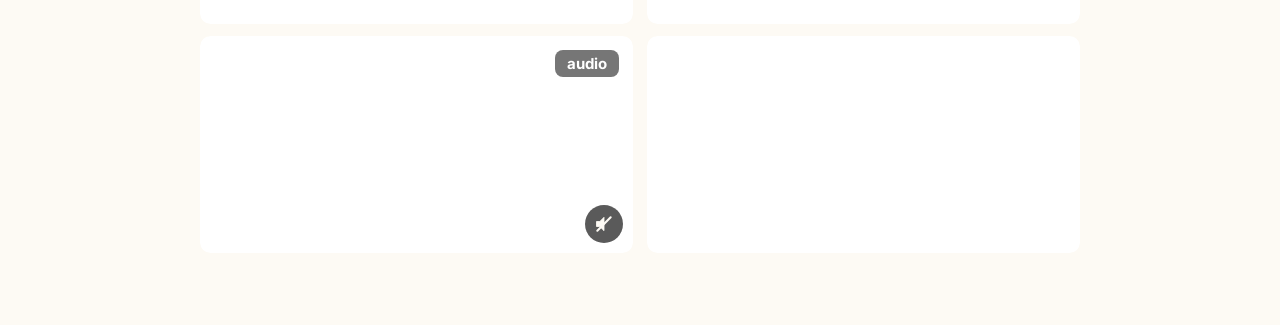
==== commit 04893659: "Comparison carousel (Lever Pressing): add Specialist + LoRA baseline row (1280x720), both captioned " ====
--- a/index.html
+++ b/index.html
@@ -378,7 +378,7 @@
         }
         .tih-act-frame.video-on .tih-act-video { opacity: 1; }
         .tih-act-frame.video-on img { opacity: 0; }
-        /* State label (S_in / S_out / S_both) top-left of each rollout image. */
+        /* State label (s_in / s_out / s_both) top-left of each rollout image. */
         .tih-act-state {
           position: absolute;
           top: 8px; left: 8px; z-index: 4;
@@ -523,7 +523,7 @@
             <div class="tih-act-frame">
               <img src="./static/teaser_web/teaser_1_final_action.jpg" alt="rollout 1">
               <video class="tih-act-video" src="./static/teaser_web/1_web.mp4" muted loop playsinline preload="metadata"></video>
-              <span class="tih-act-state"><i>S</i><sub>in</sub></span>
+              <span class="tih-act-state"><i>s</i><sub>in</sub></span>
               <div class="tih-act-banner">State within task distribution</div>
             </div>
             <div class="tih-act-caption">Novel task behavior</div>
@@ -532,7 +532,7 @@
             <div class="tih-act-frame">
               <img src="./static/teaser_web/teaser_2_final_action.jpg" alt="rollout 2">
               <video class="tih-act-video" src="./static/teaser_web/2_web.mp4" muted loop playsinline preload="metadata"></video>
-              <span class="tih-act-state"><i>S</i><sub>out</sub></span>
+              <span class="tih-act-state"><i>s</i><sub>out</sub></span>
               <div class="tih-act-banner">State outside task distribution</div>
             </div>
             <div class="tih-act-caption">Recovery via base prior</div>
@@ -541,7 +541,7 @@
             <div class="tih-act-frame">
               <img src="./static/teaser_web/teaser_3_final_action.jpg" alt="rollout 3">
               <video class="tih-act-video" src="./static/teaser_web/3_web.mp4" muted loop playsinline preload="metadata"></video>
-              <span class="tih-act-state"><i>S</i><sub>both</sub></span>
+              <span class="tih-act-state"><i>s</i><sub>both</sub></span>
               <div class="tih-act-banner">State within task and base distribution</div>
             </div>
             <div class="tih-act-caption">Agreement reached</div>
@@ -569,7 +569,7 @@
           Object.keys(DIST_LABELS).forEach(function (kind) {
             var el = root.querySelector('.tih-dist-caption.' + kind);
             if (el) el.innerHTML = '<i>&pi;</i><sub>' + DIST_LABELS[kind] +
-              '</sub> (<i>S</i><sub>' + arg + '</sub>)';
+              '</sub> (<i>s</i><sub>' + arg + '</sub>)';
           });
         }
         function activate(i) {
@@ -884,11 +884,14 @@
       -->
 
       <!-- Single-path interactive steering diagram. Subheader + description
-           removed; the iframe carries the explanation itself. -->
+           removed; the iframe carries the explanation itself.
+           Commented out per request (second figure — interactive steering
+           strength with distribution shape).
       <div class="pps-embed-block">
         <iframe class="pps-embed-frame" data-embed src="./static/modules/method_new.html?v=25"
                 title="Interactive method diagram (single-path variant)" scrolling="no" loading="lazy"></iframe>
       </div>
+      -->
     </section>
 
     <section class="section" id="results">
@@ -914,7 +917,7 @@
       </div>
       -->
       <figure class="figure">
-        <img src="./static/images/results_panels_web.png"
+        <img src="./static/images/results_panels_web.png?v=3"
              alt="Three bar charts — Real-world, Simulation, and π0 transfer — comparing average success rates of π0.5 base, Specialist, Residual, DSRL, LoRA, and PPS. PPS leads every panel.">
       </figure>
 
@@ -1243,21 +1246,30 @@
               <video src="./static/videos/drawer.mp4" autoplay muted playsinline preload="metadata" data-speed="2"></video>
               <div class="ppsc-overlay"><span class="ppsc-overlay-text pps">Success</span></div></div>
             <div class="ppsc-row">
-              <div class="ppsc-item"><span class="ppsc-tag dsrl">DSRL</span>
+              <div class="ppsc-item"><span class="ppsc-tag base">Base (&pi;&#8320;.&#8325;)</span>
                 <video src="./static/videos/compare/drawer_dsrl.mp4" autoplay muted playsinline preload="metadata" data-speed="2"></video>
-                <div class="ppsc-overlay"><span class="ppsc-overlay-text dsrl" data-ftype="incorrect">Can't open the drawer</span></div></div>
+                <div class="ppsc-overlay"><span class="ppsc-overlay-text base" data-ftype="incorrect">Can't open the drawer</span></div></div>
               <div class="ppsc-item"><span class="ppsc-tag lora">LoRA</span>
                 <video src="./static/videos/compare/drawer_lora.mp4" autoplay muted playsinline preload="metadata" data-speed="2"></video>
                 <div class="ppsc-overlay"><span class="ppsc-overlay-text lora" data-ftype="incorrect">Stows before opening</span></div></div>
             </div>
           </div>
-          <!-- Additional-task panels (no baseline comparison row — just the
-               PPS rollout + Success caption). Sourced from the formerly-
-               separate Real-World Tasks / Simulated Tasks grids. -->
+          <!-- Additional-task panels sourced from the formerly-separate
+               Real-World Tasks / Simulated Tasks grids. Utensil Insertion (7)
+               still shows just the PPS rollout + Success caption; the rest
+               carry a baseline comparison row. -->
           <div class="ppsc-panel" data-i="6">
             <div class="ppsc-hero"><span class="ppsc-tag pps">PPS</span>
               <video src="./static/videos/lever.mp4" autoplay muted playsinline preload="metadata" data-speed="2"></video>
               <div class="ppsc-overlay"><span class="ppsc-overlay-text pps">Success</span></div></div>
+            <div class="ppsc-row">
+              <div class="ppsc-item"><span class="ppsc-tag spec">Specialist</span>
+                <video src="./static/videos/compare/lever_specialist.mp4" autoplay muted playsinline preload="metadata" data-speed="2"></video>
+                <div class="ppsc-overlay"><span class="ppsc-overlay-text spec" data-ftype="ood">Overfit to pressing action</span></div></div>
+              <div class="ppsc-item"><span class="ppsc-tag lora">LoRA</span>
+                <video src="./static/videos/compare/lever_lora.mp4" autoplay muted playsinline preload="metadata" data-speed="2"></video>
+                <div class="ppsc-overlay"><span class="ppsc-overlay-text lora" data-ftype="ood">Overfit to pressing action</span></div></div>
+            </div>
           </div>
           <div class="ppsc-panel" data-i="7">
             <div class="ppsc-hero"><span class="ppsc-tag pps">PPS</span>
@@ -1465,7 +1477,7 @@
         and watch a real PPS rollout shift from base-like behavior toward the task.
       </p>
       <div class="pps-embed-block">
-        <iframe class="pps-embed-frame" data-embed src="./static/modules/steering_video.html?v=23"
+        <iframe class="pps-embed-frame" data-embed src="./static/modules/steering_video.html?v=25"
                 title="Real rollout vs. steering strength" scrolling="no" loading="lazy"></iframe>
       </div>
 
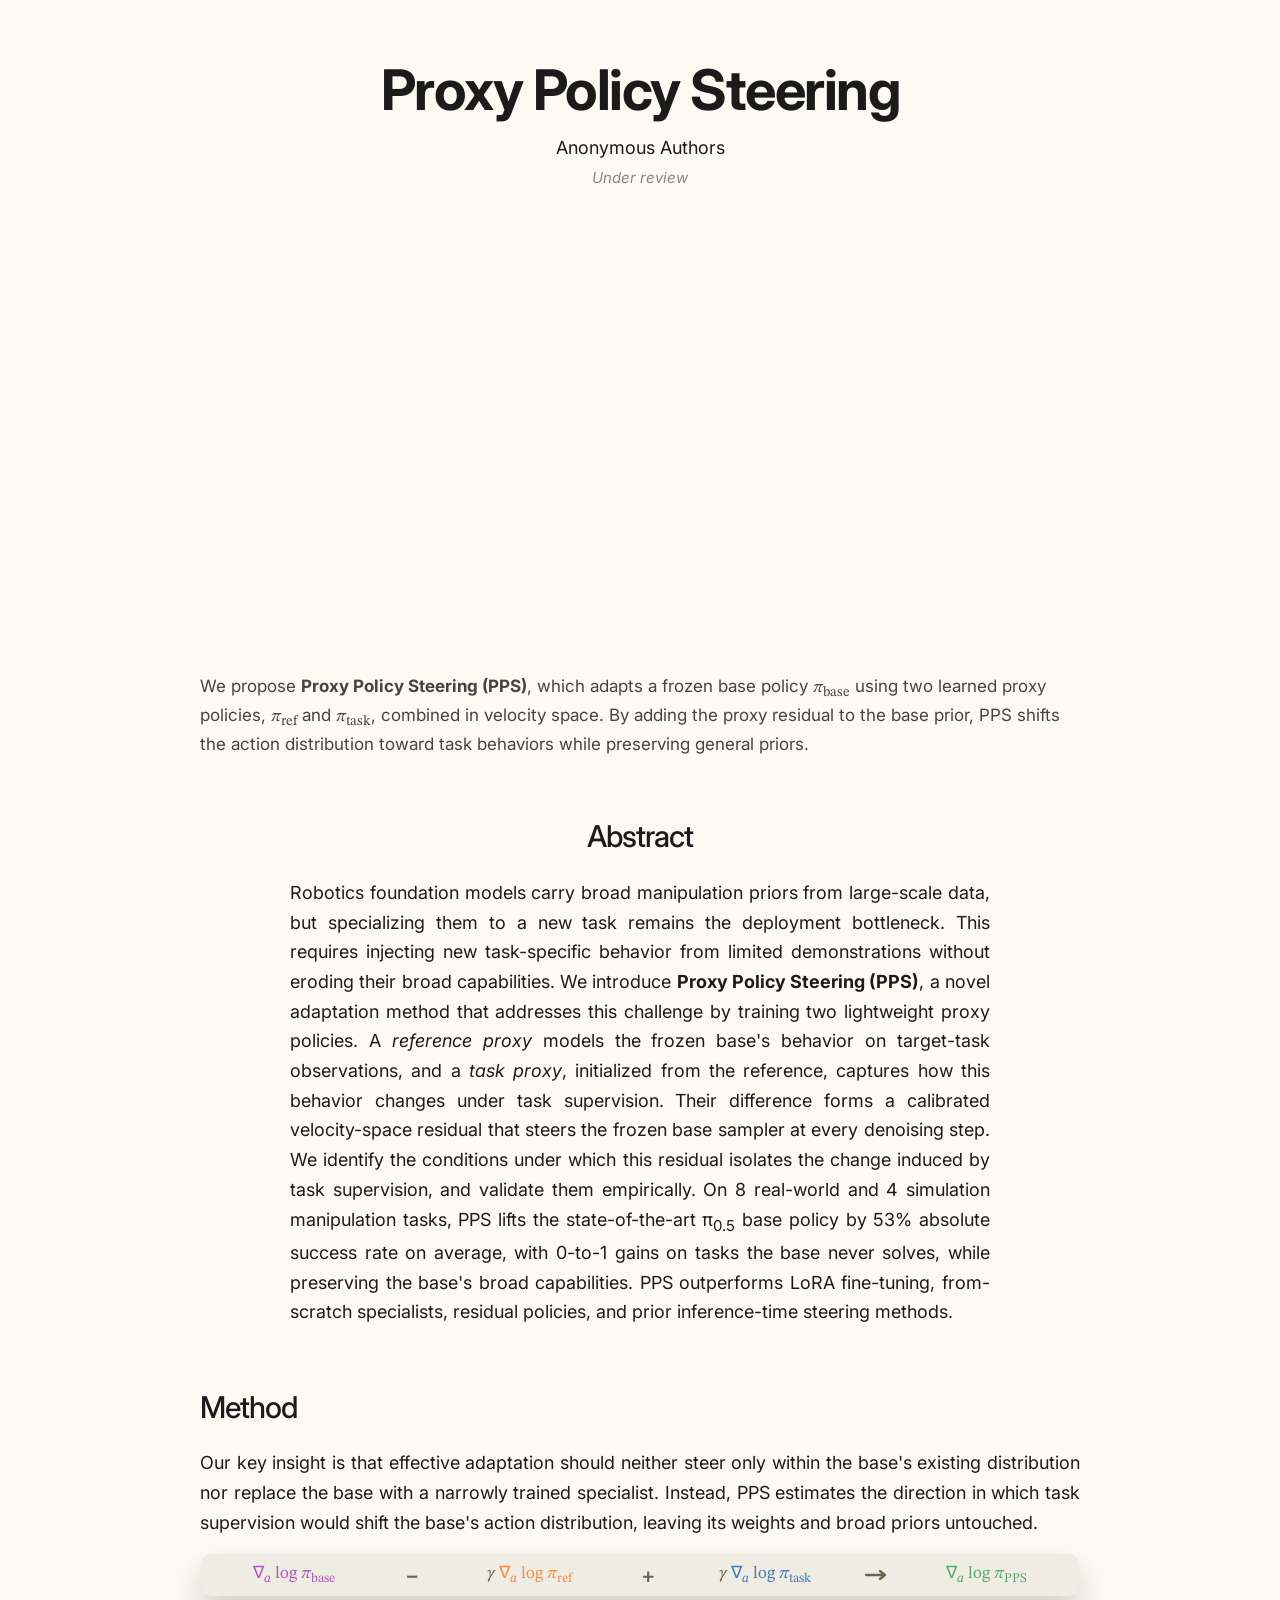
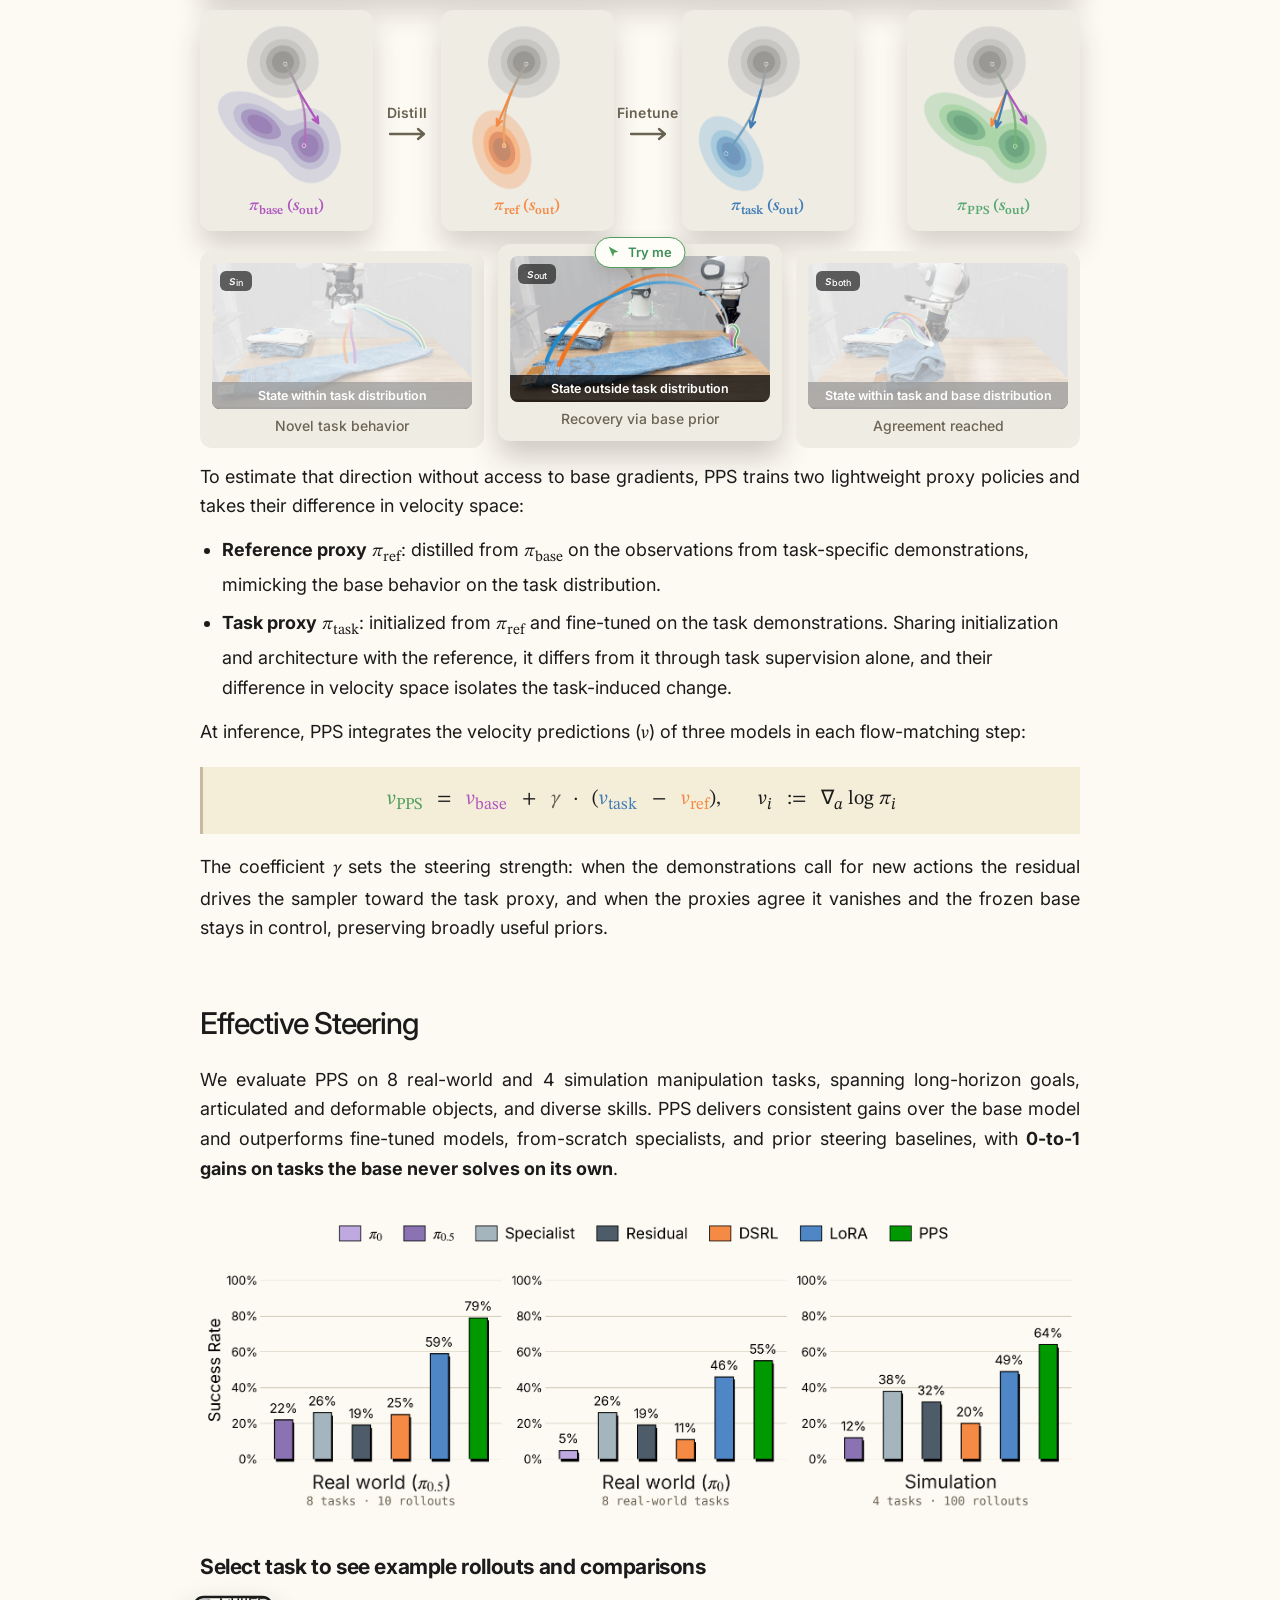
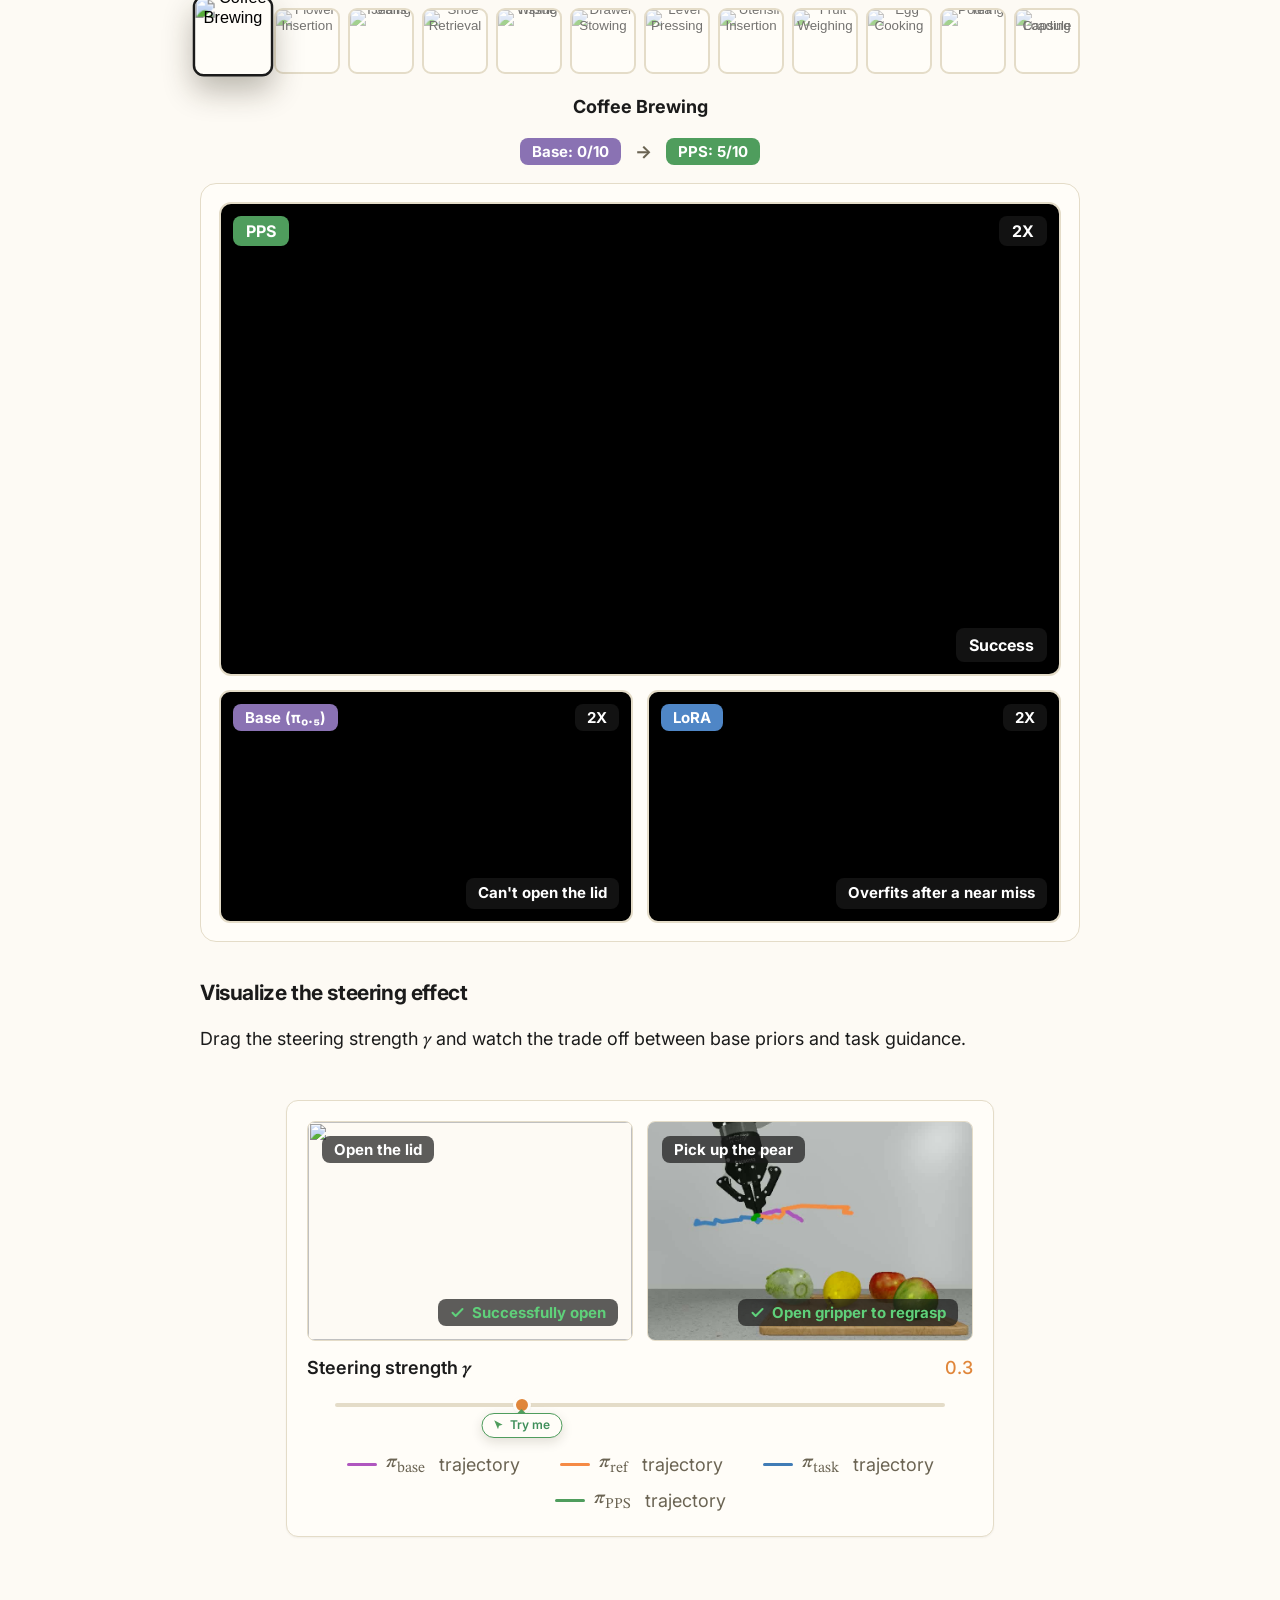
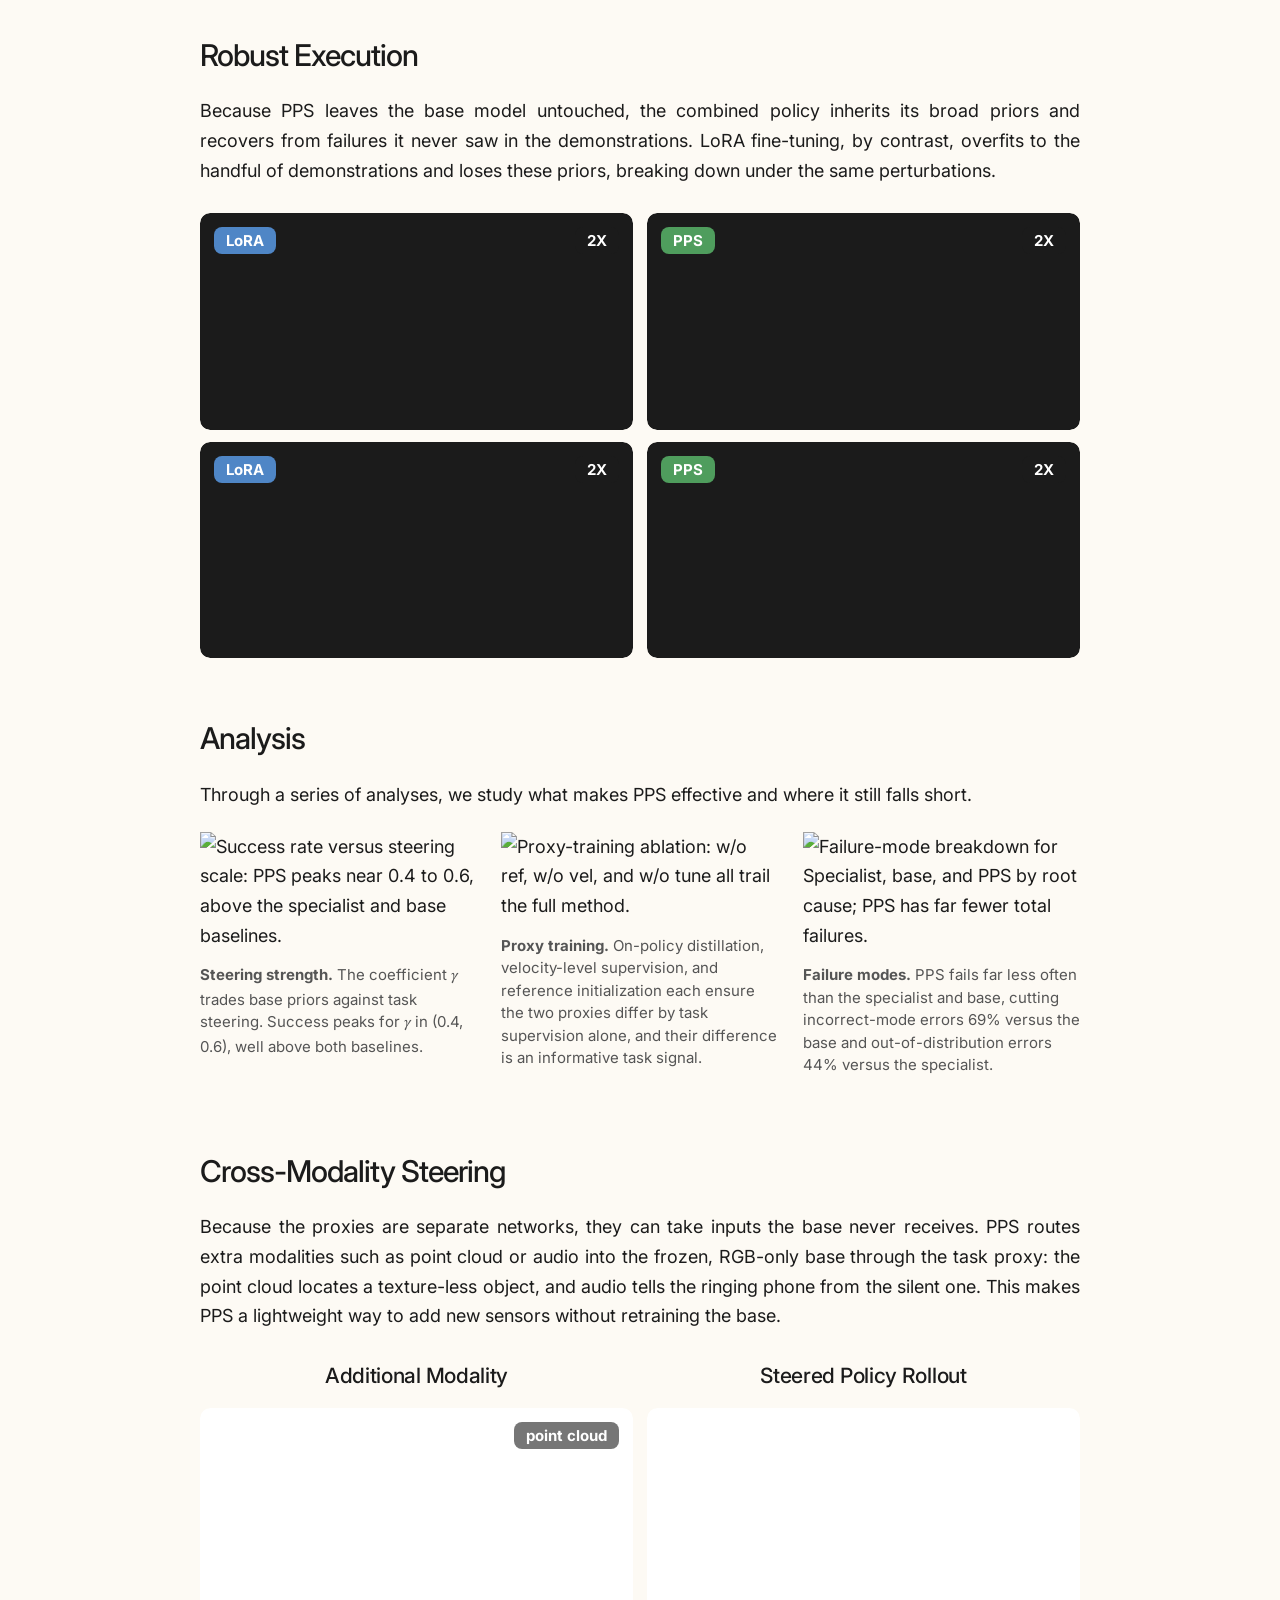
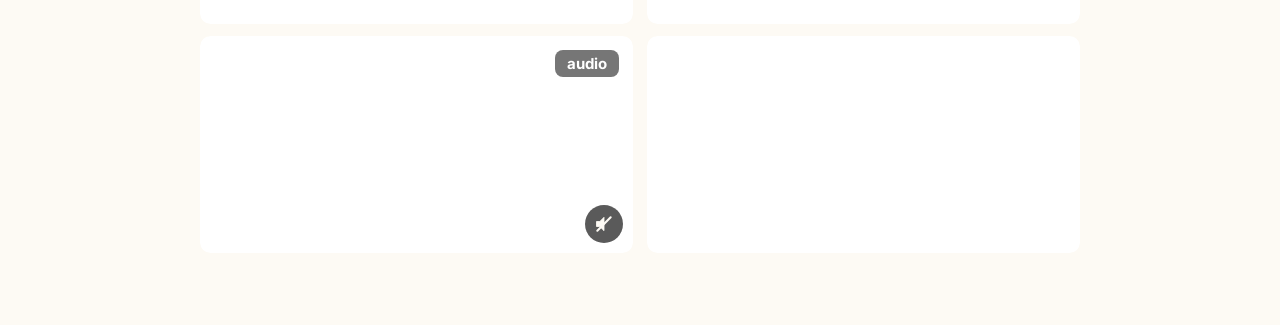
==== commit 373b71c7: "Steering strength: capsule now shows 'Successfully open' from gamma=0.2 (threshold max 2->1); bump i" ====
--- a/index.html
+++ b/index.html
@@ -1255,9 +1255,8 @@
             </div>
           </div>
           <!-- Additional-task panels sourced from the formerly-separate
-               Real-World Tasks / Simulated Tasks grids. Utensil Insertion (7)
-               still shows just the PPS rollout + Success caption; the rest
-               carry a baseline comparison row. -->
+               Real-World Tasks / Simulated Tasks grids; each carries a
+               baseline comparison row below the PPS rollout. -->
           <div class="ppsc-panel" data-i="6">
             <div class="ppsc-hero"><span class="ppsc-tag pps">PPS</span>
               <video src="./static/videos/lever.mp4" autoplay muted playsinline preload="metadata" data-speed="2"></video>
@@ -1275,6 +1274,14 @@
             <div class="ppsc-hero"><span class="ppsc-tag pps">PPS</span>
               <video src="./static/videos/utensile.mp4" autoplay muted playsinline preload="metadata" data-speed="2"></video>
               <div class="ppsc-overlay"><span class="ppsc-overlay-text pps">Success</span></div></div>
+            <div class="ppsc-row">
+              <div class="ppsc-item"><span class="ppsc-tag base">Base (&pi;&#8320;.&#8325;)</span>
+                <video src="./static/videos/compare/utensil_base.mp4" autoplay muted playsinline preload="metadata" data-speed="2"></video>
+                <div class="ppsc-overlay"><span class="ppsc-overlay-text base" data-ftype="imprecise">Imprecise insertion</span></div></div>
+              <div class="ppsc-item"><span class="ppsc-tag lora">LoRA</span>
+                <video src="./static/videos/compare/utensil_lora.mp4" autoplay muted playsinline preload="metadata" data-speed="2"></video>
+                <div class="ppsc-overlay"><span class="ppsc-overlay-text lora" data-ftype="ood">Overfit to insertion mode</span></div></div>
+            </div>
           </div>
           <div class="ppsc-panel" data-i="8">
             <div class="ppsc-hero"><span class="ppsc-tag pps">PPS</span>
@@ -1474,10 +1481,10 @@
       <div class="subheader">Visualize the steering effect</div>
       <p>
         Drag the steering strength <span class="math"><span class="var">&gamma;</span></span>
-        and watch a real PPS rollout shift from base-like behavior toward the task.
+        and watch the trade off between base priors and task guidance.
       </p>
       <div class="pps-embed-block">
-        <iframe class="pps-embed-frame" data-embed src="./static/modules/steering_video.html?v=25"
+        <iframe class="pps-embed-frame" data-embed src="./static/modules/steering_video.html?v=27"
                 title="Real rollout vs. steering strength" scrolling="no" loading="lazy"></iframe>
       </div>
 
